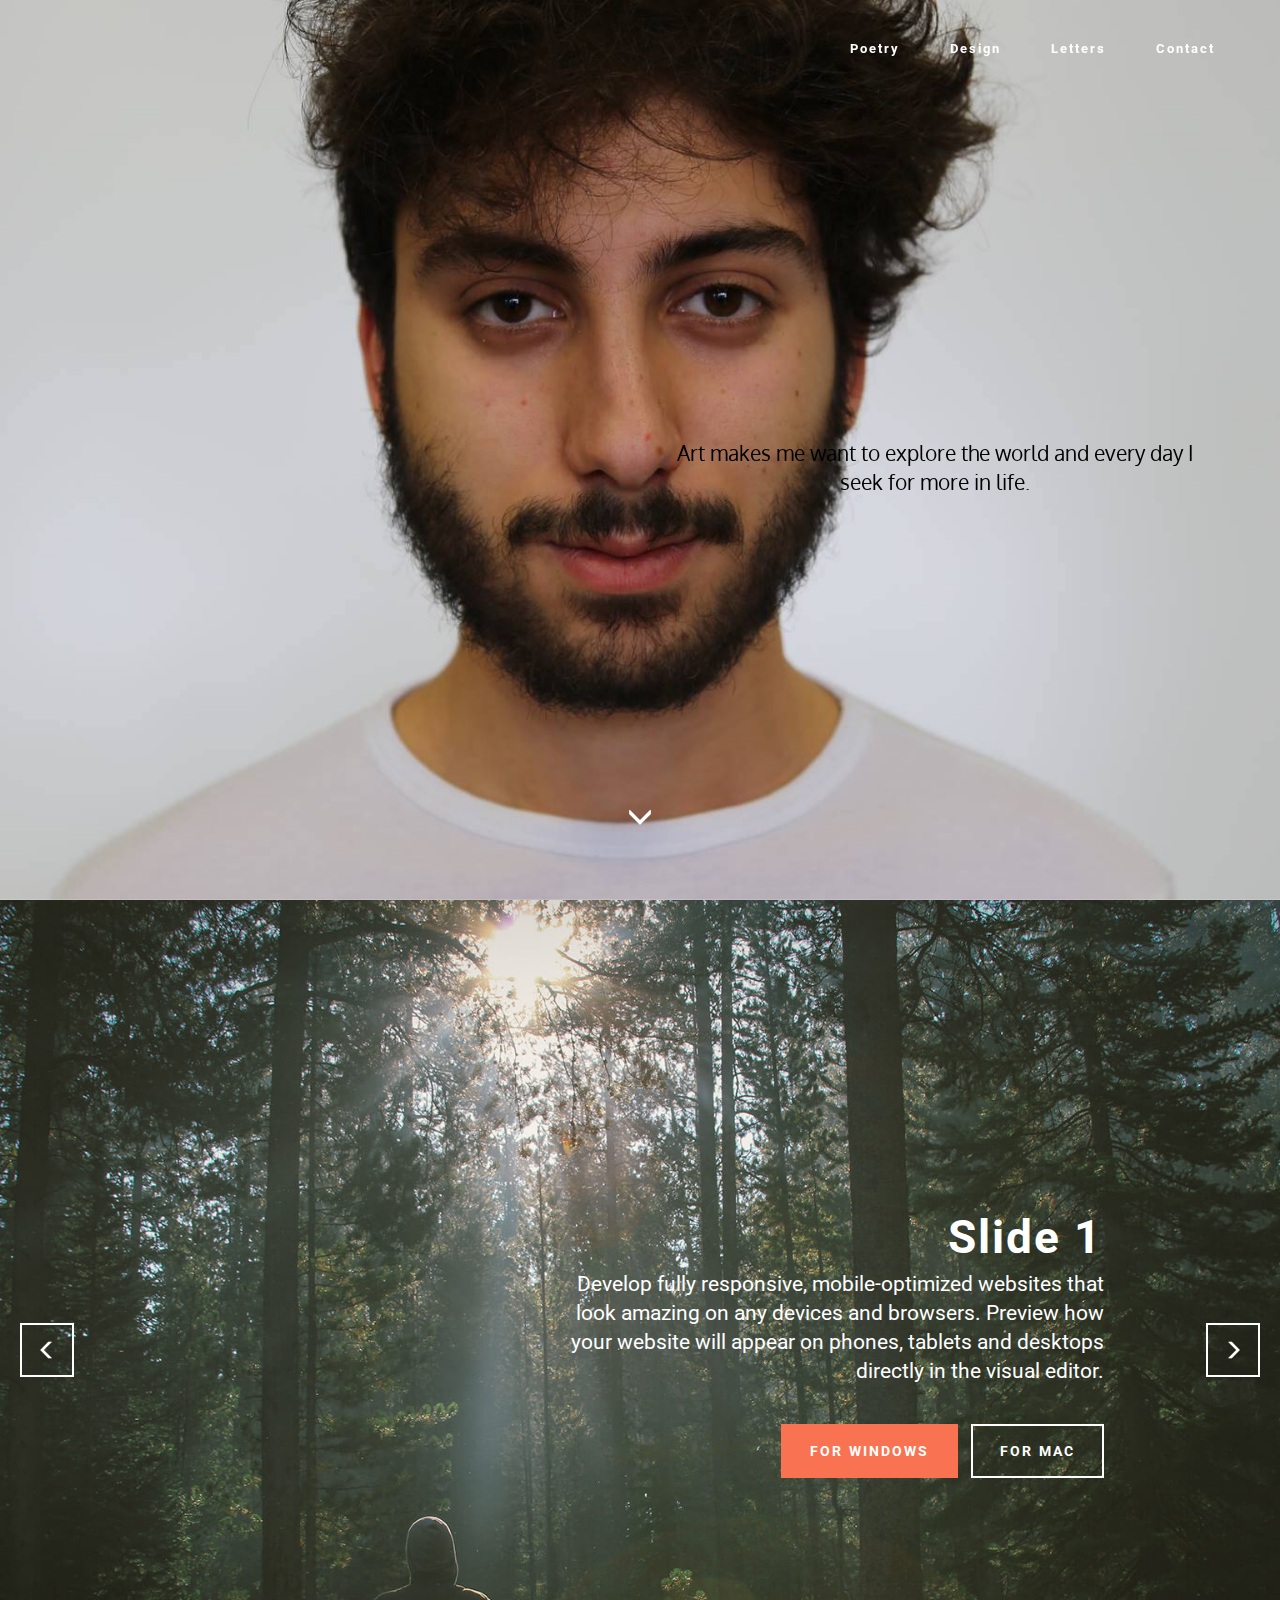
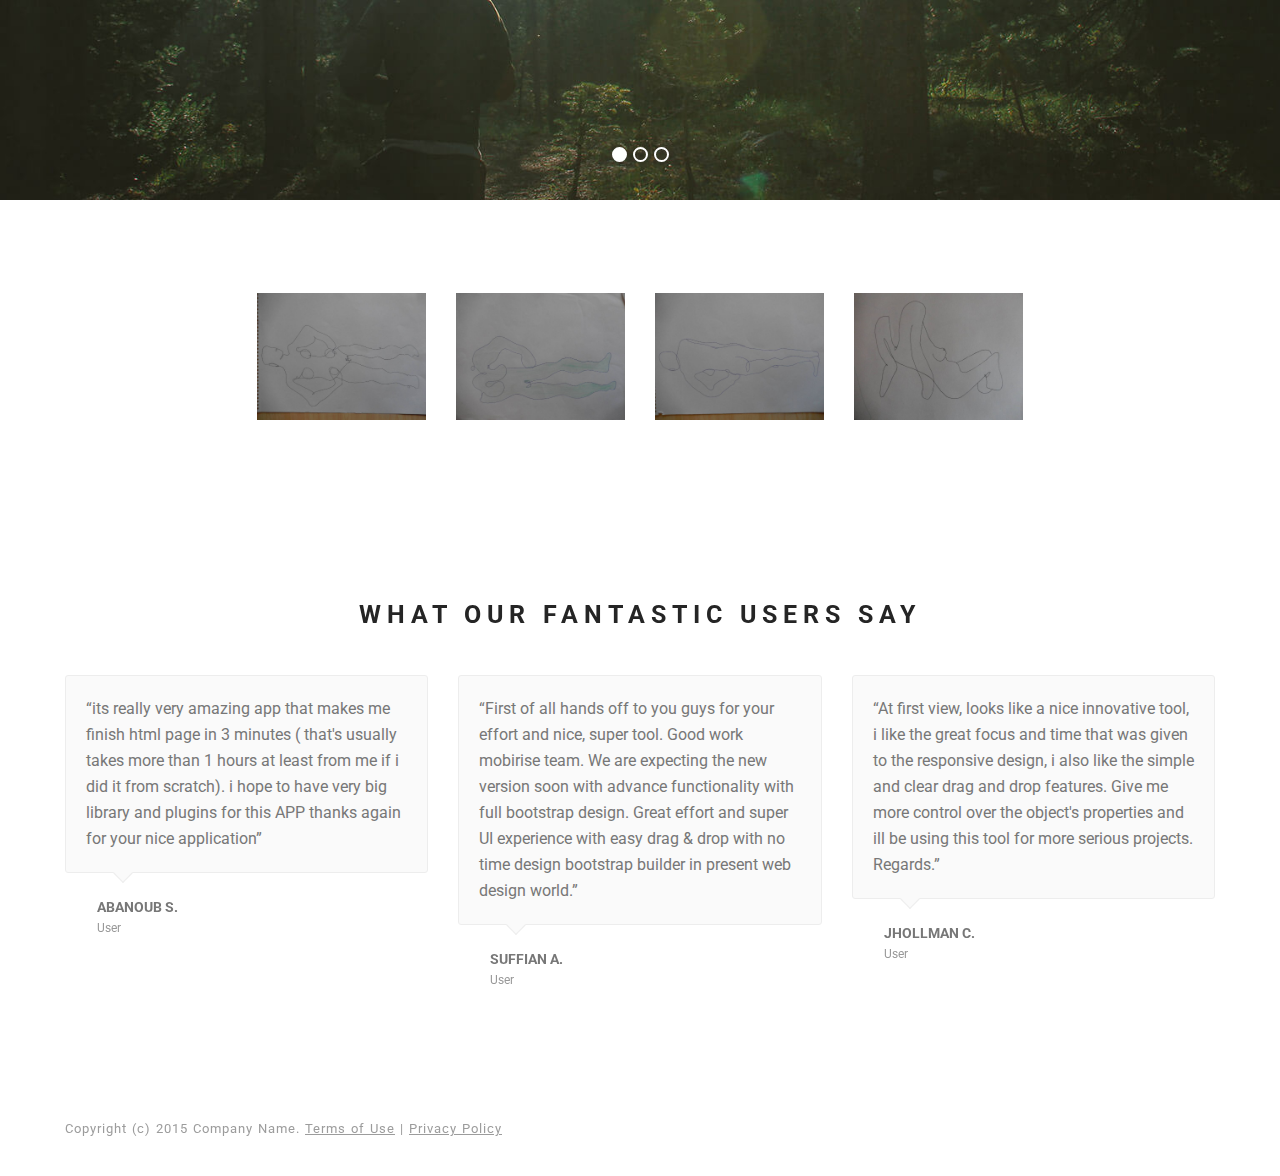
==== index.html @ 87d32f2e "2dekeer" ====
<!DOCTYPE html>
<html>
<head>
  <!-- Site made with Mobirise Website Builder v3.8.5, https://mobirise.com -->
  <meta charset="UTF-8">
  <meta http-equiv="X-UA-Compatible" content="IE=edge">
  <meta name="generator" content="Mobirise v3.8.5, mobirise.com">
  <meta name="viewport" content="width=device-width, initial-scale=1">
  <link rel="shortcut icon" href="assets/images/logo.png" type="image/x-icon">
  <meta name="description" content="Free Responsive Website Maker. Create awesome mobile-first websites. Easy and fast - No coding!">
  <title>Mobirise Mobile Website Builder</title>
  <link rel="stylesheet" href="https://fonts.googleapis.com/css?family=Roboto:700,400&amp;subset=cyrillic,latin,greek,vietnamese">
  <link rel="stylesheet" href="assets/bootstrap/css/bootstrap.min.css">
  <link rel="stylesheet" href="assets/animate.css/animate.min.css">
  <link rel="stylesheet" href="assets/mobirise/css/style.css">
  <link rel="stylesheet" href="assets/mobirise-slider/style.css">
  <link rel="stylesheet" href="assets/mobirise-gallery/style.css">
  <link rel="stylesheet" href="assets/mobirise/css/mbr-additional.css" type="text/css">
  
  
  <!-- Paste any valid HTML code here. The code will be inserted to the end of <head> section, right before </head> -->
</head>
<body>
<section class="mbr-navbar mbr-navbar--freeze mbr-navbar--absolute mbr-navbar--transparent mbr-navbar--auto-collapse" id="menu-0">
    <div class="mbr-navbar__section mbr-section">
        <div class="mbr-section__container container">
            <div class="mbr-navbar__container">
                
                <div class="mbr-navbar__hamburger mbr-hamburger"><span class="mbr-hamburger__line"></span></div>
                <div class="mbr-navbar__column mbr-navbar__menu">
                    <nav class="mbr-navbar__menu-box mbr-navbar__menu-box--inline-right">
                        <div class="mbr-navbar__column">
                            <ul class="mbr-navbar__items mbr-navbar__items--right float-left mbr-buttons mbr-buttons--freeze mbr-buttons--right btn-decorator mbr-buttons--active mbr-buttons--only-links"><li class="mbr-navbar__item"><a class="mbr-buttons__link btn text-white" href="https://mobirise.com">Poetry</a></li> <li class="mbr-navbar__item"><a class="mbr-buttons__link btn text-white" href="https://mobirise.com">Design</a></li><li class="mbr-navbar__item"><a class="mbr-buttons__link btn text-white" href="https://mobirise.com">Letters</a></li><li class="mbr-navbar__item"><a class="mbr-buttons__link btn text-white" href="https://mobirise.com">Contact</a></li></ul>                            
                            
                        </div>
                    </nav>
                </div>
            </div>
        </div>
    </div>
</section>

<section class="engine"><a rel="external" href="https://mobirise.com">offline web page building software download</a></section><section class="mbr-box mbr-section mbr-section--relative mbr-section--fixed-size mbr-section--full-height mbr-section--bg-adapted mbr-parallax-background" id="header1-1" style="background-image: url(assets/images/ikke-1365x2048-2.jpg);">
    <div class="mbr-box__magnet mbr-box__magnet--sm-padding mbr-box__magnet--center-left mbr-after-navbar">
        
        <div class="mbr-box__container mbr-section__container container">
            <div class="mbr-box mbr-box--stretched"><div class="mbr-box__magnet mbr-box__magnet--center-left">
                <div class="row"><div class=" col-sm-6 col-sm-offset-6">
                    <div class="mbr-hero animated fadeInUp">
                        
                        <p class="mbr-hero__subtext">Art makes me want to explore the world and every day I seek for more in life.<br></p>
                    </div>
                    
                </div></div>
            </div></div>
        </div>
        <div class="mbr-arrow mbr-arrow--floating text-center">
            <div class="mbr-section__container container">
                <a class="mbr-arrow__link" href="#footer1-2"><i class="glyphicon glyphicon-menu-down"></i></a>
            </div>
        </div>
    </div>
</section>

<section class="mbr-slider mbr-section mbr-section--no-padding carousel slide" data-ride="carousel" data-wrap="true" data-interval="5000" id="slider-0" style="background-color: rgb(255, 255, 255);">
    <div class="mbr-section__container">
        <div>
            <ol class="carousel-indicators">
                <li data-app-prevent-settings="" data-target="#slider-0" class="active" data-slide-to="0"></li><li data-app-prevent-settings="" data-target="#slider-0" data-slide-to="1"></li><li data-app-prevent-settings="" data-target="#slider-0" data-slide-to="2"></li>
            </ol>
            <div class="carousel-inner" role="listbox">
                <div class="mbr-box mbr-section mbr-section--relative mbr-section--fixed-size mbr-section--bg-adapted item dark center mbr-section--full-height active" style="background-image: url(assets/images/slide1.jpg);">
                    <div class="mbr-box__magnet mbr-box__magnet--center-right mbr-box__magnet--sm-padding">
                                            
                        <div class=" container">
                            
                            <div class="row">
                                <div class=" col-md-6 col-md-offset-5">  

                                <div class="mbr-hero">
                                    <h1 class="mbr-hero__text">Slide 1</h1>

                                    <p class="mbr-hero__subtext">Develop fully responsive, mobile-optimized websites that look amazing on any devices and browsers. Preview how your website will appear on phones, tablets and desktops directly in the visual editor.</p>
                                </div>
                                <div class="mbr-buttons btn-inverse mbr-buttons--left mbr-buttons--right"><a class="mbr-buttons__btn btn btn-lg btn-danger" href="https://mobirise.com">FOR WINDOWS</a> <a class="mbr-buttons__btn btn btn-lg btn-default" href="https://mobirise.com">FOR MAC</a></div>
                                </div>
                            </div>
                        </div>
                    </div>
                </div><div class="mbr-box mbr-section mbr-section--relative mbr-section--fixed-size mbr-section--bg-adapted item dark center mbr-section--full-height" style="background-image: url(assets/images/slide2.jpg);">
                    <div class="mbr-box__magnet mbr-box__magnet--center-left mbr-box__magnet--sm-padding">
                                            
                        <div class=" container">
                            
                            <div class="row">
                                <div class=" col-md-6 col-md-offset-1">  

                                <div class="mbr-hero">
                                    <h1 class="mbr-hero__text">Slide 2</h1>

                                    <p class="mbr-hero__subtext">Mobirise is based on Bootstrap 3 - most powerful mobile first framework. Use any bootstrap themes with no extra work.</p>
                                </div>
                                <div class="mbr-buttons btn-inverse mbr-buttons--left"><a class="mbr-buttons__btn btn btn-lg btn-danger" href="https://mobirise.com">FOR WINDOWS</a> <a class="mbr-buttons__btn btn btn-lg btn-default" href="https://mobirise.com">FOR MAC</a></div>
                                </div>
                            </div>
                        </div>
                    </div>
                </div><div class="mbr-box mbr-section mbr-section--relative mbr-section--fixed-size mbr-section--bg-adapted item dark center mbr-section--full-height" style="background-image: url(assets/images/slide3.jpg);">
                    <div class="mbr-box__magnet mbr-box__magnet--center-center mbr-box__magnet--sm-padding">
                                            
                        <div class=" container">
                            
                            <div class="row">
                                <div class=" col-md-8 col-md-offset-2">  

                                <div class="mbr-hero">
                                    <h1 class="mbr-hero__text">Slide 3</h1>

                                    <p class="mbr-hero__subtext">Choose from the large selection of latest pre-made blocks - jumbotrons, hero images, parallax scrolling, video backgrounds, hamburger menu, sticky header and more.</p>
                                </div>
                                <div class="mbr-buttons btn-inverse mbr-buttons--center"><a class="mbr-buttons__btn btn btn-lg btn-danger" href="https://mobirise.com">FOR WINDOWS</a> <a class="mbr-buttons__btn btn btn-lg btn-default" href="https://mobirise.com">FOR MAC</a></div>
                                </div>
                            </div>
                        </div>
                    </div>
                </div>
            </div>
            
            <a data-app-prevent-settings="" class="left carousel-control" role="button" data-slide="prev" href="#slider-0">
                <span class="glyphicon glyphicon-menu-left" aria-hidden="true"></span>
                <span class="sr-only">Previous</span>
            </a>
            <a data-app-prevent-settings="" class="right carousel-control" role="button" data-slide="next" href="#slider-0">
                <span class="glyphicon glyphicon-menu-right" aria-hidden="true"></span>
                <span class="sr-only">Next</span>
            </a>
        </div>
    </div>
</section>

<section class="mbr-gallery mbr-section mbr-section--no-padding" id="gallery2-7">
    <!-- Gallery -->
    <div class="container mbr-section__container mbr-gallery-layout-article mbr-section__container--isolated">
        <div class=" col-sm-8 col-sm-offset-2">
            <div class="row mbr-gallery-row">

                <div class="col-lg-3 col-md-4 col-sm-6 col-xs-12 mbr-gallery-item">

                     

                    <a href="#lb-gallery2-7" data-slide-to="0" data-toggle="modal">
                        <img alt="" src="assets/images/dscn7750-4896x3672-76-2000x1500-48.jpg">
                        <span class="icon glyphicon glyphicon-zoom-in"></span>
                    </a>
                </div><div class="col-lg-3 col-md-4 col-sm-6 col-xs-12 mbr-gallery-item">

                     

                    <a href="#lb-gallery2-7" data-slide-to="1" data-toggle="modal">
                        <img alt="" src="assets/images/dscn7751-4896x3672-41-2000x1500-75.jpg">
                        <span class="icon glyphicon glyphicon-zoom-in"></span>
                    </a>
                </div><div class="col-lg-3 col-md-4 col-sm-6 col-xs-12 mbr-gallery-item">

                     

                    <a href="#lb-gallery2-7" data-slide-to="2" data-toggle="modal">
                        <img alt="" src="assets/images/dscn7752-4896x3672-29-2000x1500-62.jpg">
                        <span class="icon glyphicon glyphicon-zoom-in"></span>
                    </a>
                </div><div class="col-lg-3 col-md-4 col-sm-6 col-xs-12 mbr-gallery-item">

                     

                    <a href="#lb-gallery2-7" data-slide-to="3" data-toggle="modal">
                        <img alt="" src="assets/images/dscn7753-4896x3672-32-2000x1500-10.jpg">
                        <span class="icon glyphicon glyphicon-zoom-in"></span>
                    </a>
                </div>
            </div>
        </div>
        <div class="clearfix"></div>
    </div>

    <!-- Lightbox -->
    <div data-app-prevent-settings="" class="mbr-slider modal fade carousel slide" tabindex="-1" data-keyboard="true" data-interval="false" id="lb-gallery2-7">
        <div class="modal-dialog">
            <div class="modal-content">
                <div class="modal-body">
                    <ol class="carousel-indicators">
                        <li data-app-prevent-settings="" data-target="#lb-gallery2-7" data-slide-to="0"></li><li data-app-prevent-settings="" data-target="#lb-gallery2-7" data-slide-to="1"></li><li data-app-prevent-settings="" data-target="#lb-gallery2-7" class=" active" data-slide-to="2"></li><li data-app-prevent-settings="" data-target="#lb-gallery2-7" data-slide-to="3"></li>
                    </ol>
                    <div class="carousel-inner">
                        <div class="item">
                            <img alt="" src="assets/images/dscn7750-4896x3672-76.jpg">
                        </div><div class="item">
                            <img alt="" src="assets/images/dscn7751-4896x3672-41.jpg">
                        </div><div class="item active">
                            <img alt="" src="assets/images/dscn7752-4896x3672-29.jpg">
                        </div><div class="item">
                            <img alt="" src="assets/images/dscn7753-4896x3672-32.jpg">
                        </div>
                    </div>
                    <a class="left carousel-control" role="button" data-slide="prev" href="#lb-gallery2-7">
                        <span class="glyphicon glyphicon-menu-left" aria-hidden="true"></span>
                        <span class="sr-only">Previous</span>
                    </a>
                    <a class="right carousel-control" role="button" data-slide="next" href="#lb-gallery2-7">
                        <span class="glyphicon glyphicon-menu-right" aria-hidden="true"></span>
                        <span class="sr-only">Next</span>
                    </a>

                    <a class="close" href="#" role="button" data-dismiss="modal">
                        <span class="glyphicon glyphicon-remove" aria-hidden="true"></span>
                        <span class="sr-only">Close</span>
                    </a>
                </div>
            </div>
        </div>
    </div>
</section>

<section class="mbr-section mbr-section--relative mbr-section--fixed-size" id="testimonials1-2" style="background-color: rgb(255, 255, 255);">
    <div>
        
        <div class="mbr-section__container mbr-section__container--std-padding container" style="padding-top: 93px; padding-bottom: 93px;">
            <div class="row">
                <div class="col-sm-12">
                    <h2 class="mbr-section__header">WHAT OUR FANTASTIC USERS SAY</h2>
                    <ul class="mbr-reviews mbr-reviews--wysiwyg row">
                        <li class="mbr-reviews__item col-xs-12 col-sm-6 col-md-4">
                            <div class="mbr-reviews__text"><p class="mbr-reviews__p">“its really very amazing app that makes me finish html page in 3 minutes ( that's usually takes more than 1 hours at least from me if i did it from scratch). i hope to have very big library and plugins for this APP thanks again for your nice application”</p></div>
                            <div class="mbr-reviews__author mbr-reviews__author--short">
                                <div class="mbr-reviews__author-name">ABANOUB S.</div>
                                <div class="mbr-reviews__author-bio">User</div>
                            </div>
                        </li><li class="mbr-reviews__item col-xs-12 col-sm-6 col-md-4">
                            <div class="mbr-reviews__text"><p class="mbr-reviews__p">“First of all hands off to you guys for your effort and nice, super tool. Good work mobirise team. We are expecting the new version soon with advance functionality with full bootstrap design. Great effort and super UI experience with easy drag &amp; drop with no time design bootstrap builder in present web design world.”</p></div>
                            <div class="mbr-reviews__author mbr-reviews__author--short">
                                <div class="mbr-reviews__author-name">SUFFIAN A.</div>
                                <div class="mbr-reviews__author-bio">User</div>
                            </div>
                        </li><li class="mbr-reviews__item col-xs-12 col-sm-6 col-md-4">
                            <div class="mbr-reviews__text"><p class="mbr-reviews__p">“At first view, looks like a nice innovative tool, i like the great focus and time that was given to the responsive design, i also like the simple and clear drag and drop features. Give me more control over the object's properties and ill be using this tool for more serious projects. Regards.”</p></div>
                            <div class="mbr-reviews__author mbr-reviews__author--short">
                                <div class="mbr-reviews__author-name">JHOLLMAN C.</div>
                                <div class="mbr-reviews__author-bio">User</div>
                            </div>
                        </li>
                    </ul>
                </div>
            </div>
        </div>
    </div>
</section>

<footer class="mbr-section mbr-section--relative mbr-section--fixed-size" id="footer1-2" style="background-color: rgb(255, 255, 255);">
    
    <div class="mbr-section__container container">
        <div class="mbr-footer mbr-footer--wysiwyg row" style="padding-top: 36.900000000000006px; padding-bottom: 36.900000000000006px;">
            <div class="col-sm-12">
                <p class="mbr-footer__copyright">Copyright (c) 2015 Company Name. <a class="mbr-footer__link text-gray" href="https://mobirise.com/">Terms of Use</a>  | <a class="mbr-footer__link text-gray" href="https://mobirise.com/">Privacy Policy</a></p>
            </div>
        </div>
    </div>
</footer>


  <script src="assets/web/assets/jquery/jquery.min.js"></script>
  <script src="assets/bootstrap/js/bootstrap.min.js"></script>
  <script src="assets/smooth-scroll/SmoothScroll.js"></script>
  <script src="assets/jarallax/jarallax.js"></script>
  <script src="assets/bootstrap-carousel-swipe/bootstrap-carousel-swipe.js"></script>
  <script src="assets/masonry/masonry.pkgd.min.js"></script>
  <script src="assets/imagesloaded/imagesloaded.pkgd.min.js"></script>
  <script src="assets/mobirise/js/script.js"></script>
  <script src="assets/mobirise-gallery/script.js"></script>
  
  <!-- Paste any valid HTML code here. The code will be inserted to the end of <body> section, right before </body> -->
</body>
</html>
---- assets/mobirise/css/style.css ----
.is-builder .animated {
  -webkit-animation-name: none !important;
  animation-name: none !important;
}
html {
  position: relative;
  min-height: 100%;
}
.mbr-embedded-video {
  position: relative;
}
.mbr-background-video,
.mbr-background-video-preview {
  bottom: 0;
  left: 0;
  overflow: hidden;
  position: absolute;
  right: 0;
  top: 0;
}
.mbr-parallax-background,
.mbr-background {
  background-attachment: fixed !important;
  background-position: 50% 0;
  background-repeat: no-repeat;
  background-size: cover !important;
}
.mbr-hidden-scrollbar .mbr-parallax-background {
  background-size: auto 130%;
}
.mobile .mbr-parallax-background {
  background-attachment: scroll !important;
}
.mbr-background {
  background-attachment: scroll !important;
}
.mbr-navbar {
  position: relative;
  width: 100%;
}
.mbr-navbar:before {
  content: "";
  display: block;
}
.mbr-navbar__brand-link:after,
.mbr-navbar__brand-img {
  max-height: 74px;
  height: 100%;
}
.mbr-navbar:before,
.mbr-navbar__container {
  height: 98px;
}
.mbr-navbar--ss .mbr-navbar__brand-link:after,
.mbr-navbar--ss .mbr-navbar__brand-img {
  height: 74px;
}
.mbr-navbar--ss:before,
.mbr-navbar--ss .mbr-navbar__container {
  height: 98px;
}
.mbr-navbar--xs .mbr-navbar__brand-link:after,
.mbr-navbar--xs .mbr-navbar__brand-img {
  height: 32px;
}
.mbr-navbar--xs:before,
.mbr-navbar--xs .mbr-navbar__container {
  height: 56px;
}
.mbr-navbar--s .mbr-navbar__brand-link:after,
.mbr-navbar--s .mbr-navbar__brand-img {
  height: 48px;
}
.mbr-navbar--s:before,
.mbr-navbar--s .mbr-navbar__container {
  height: 72px;
}
.mbr-navbar--m .mbr-navbar__brand-link:after,
.mbr-navbar--m .mbr-navbar__brand-img {
  height: 64px;
}
.mbr-navbar--m:before,
.mbr-navbar--m .mbr-navbar__container {
  height: 88px;
}
.mbr-navbar--l .mbr-navbar__brand-link:after,
.mbr-navbar--l .mbr-navbar__brand-img {
  height: 96px;
}
.mbr-navbar--l:before,
.mbr-navbar--l .mbr-navbar__container {
  height: 120px;
}
.mbr-navbar--xl .mbr-navbar__brand-link:after,
.mbr-navbar--xl .mbr-navbar__brand-img {
  height: 128px;
}
.mbr-navbar--xl:before,
.mbr-navbar--xl .mbr-navbar__container {
  height: 152px;
}
.mbr-navbar--short .mbr-navbar__brand-link:after,
.mbr-navbar--short .mbr-navbar__brand-img {
  height: 40px;
}
.mbr-navbar--short .mbr-brand__logo .mbr-iconfont{
  font-size: 40px;
}
.mbr-navbar--short:before,
.mbr-navbar--short .mbr-navbar__container {
  height: 64px;
}
.mbr-navbar--short .mbr-navbar__container {
  padding: 12px 0;
}
@media (max-width: 767px) {
  .mbr-navbar--short .mbr-navbar__brand-link:after,
  .mbr-navbar--short .mbr-navbar__brand-img {
    height: 31px;
  }
  .mbr-navbar--short:before,
  .mbr-navbar--short .mbr-navbar__container {
    height: 45px;
  }
  .mbr-navbar--short .mbr-navbar__container {
    padding: 7px 0;
  }
}
.mbr-navbar__brand-img {
  position: relative;
}
.mbr-navbar__brand-img,
.mbr-navbar__container,
.mbr-navbar__section {
  -webkit-transition: all 300ms ease-in-out 0s;
  -o-transition: all 300ms ease-in-out 0s;
  transition: all 300ms ease-in-out 0s;
}
.mbr-navbar__section {
  background: #2c2c2c;
  height: auto;
  position: absolute;
  top: 0;
  width: 100%;
  z-index: 1000;
}
.mbr-navbar__container {
  display: table;
  padding: 12px 0;
  width: 100%;
}
.mbr-navbar__menu-box {
  display: table;
  width: 100%;
}
.mbr-navbar__menu-box--inline-left,
.mbr-navbar__menu-box--inline-center,
.mbr-navbar__menu-box--inline-right {
  display: block;
  text-align: left;
}
.mbr-navbar__menu-box--inline-center {
  text-align: center;
}
.mbr-navbar__menu-box--inline-right {
  text-align: right;
}
.mbr-navbar__column {
  display: table-cell;
  vertical-align: middle;
}
.mbr-navbar__column--xxs {
  width: 1%;
}
.mbr-navbar__column--xs {
  width: 10%;
}
.mbr-navbar__column--s {
  width: 20%;
}
.mbr-navbar__column--m {
  width: 30%;
}
.mbr-navbar__column--l {
  width: 40%;
}
.mbr-navbar__column--xl {
  width: 50%;
}
.mbr-navbar__menu-box--inline-left .mbr-navbar__column,
.mbr-navbar__menu-box--inline-center .mbr-navbar__column,
.mbr-navbar__menu-box--inline-right .mbr-navbar__column {
  display: inline-block;
}
.mbr-navbar__items {
  float: left;
  padding-left: 0px;
  position: relative;
  left: -20px;
}
.mbr-navbar__items--right {
  float: right;
  left: 0;
}
.float-left {
  float: left;
}
.mbr-navbar__item {
  display: block;
  float: left;
  position: relative;
}
.mbr-navbar__hamburger {
  display: none;
  margin-top: -11px;
  position: absolute;
  right: 0;
  top: 50%;
  z-index: 10000;
}
.mbr-navbar--collapsed .mbr-navbar__container {
  position: relative;
}
.mbr-navbar--collapsed .mbr-navbar__column {
  display: block;
  width: 100%;
}
.mbr-navbar--collapsed .mbr-navbar__items--right {
  padding-top: 13px;
}
.mbr-navbar--collapsed .mbr-navbar__menu {
  background: rgba(0, 0, 0, 0.9);
  display: none;
  height: 100%;
  left: 0;
  position: fixed;
  top: 0;
  width: 100%;
  z-index: 9999;
}
.mbr-navbar--collapsed .mbr-navbar__menu-box {
  display: table-cell;
  vertical-align: middle;
}
.mbr-navbar--collapsed .mbr-navbar__items {
  float: none;
}
.mbr-navbar--collapsed .mbr-navbar__item {
  float: none;
}
.mbr-navbar--collapsed .mbr-navbar__hamburger {
  display: block;
}
.mbr-navbar--collapsed.mbr-navbar--open .mbr-navbar__menu {
  display: table;
}
.mbr-navbar--collapsed.mbr-navbar--open:not(.mbr-navbar--sticky) .mbr-navbar__section {
  background: none;
  position: fixed;
}
.mbr-navbar--collapsed.mbr-navbar--open .mbr-navbar__brand {
  visibility: hidden;
}
.mbr-navbar--collapsed.mbr-navbar--sticky.mbr-navbar--open .mbr-navbar__brand {
  visibility: visible;
}
.mbr-navbar--collapsed.mbr-navbar--open .mbr-navbar__brand-img,
.mbr-navbar--collapsed.mbr-navbar--open .mbr-navbar__container {
  -webkit-transition: none;
  -o-transition: none;
  transition: none;
}
.mbr-navbar--freeze.mbr-navbar--collapsed.mbr-navbar--open .mbr-navbar__hamburger,
.mbr-navbar--freeze.mbr-navbar--collapsed.mbr-navbar--open .mbr-navbar__hamburger:hover {
  color: #fff !important;
}
.mbr-navbar--sticky .mbr-navbar__section {
  position: fixed;
}
.mbr-navbar--absolute {
  position: absolute;
}
/* fix for popup menu conflict */
@media (max-width: 480px) {
  .mbr-navbar--absolute.mbr-navbar[id^=menu-] {
    position: absolute;
  }
}
.mbr-navbar--transparent .mbr-navbar__section {
  background: none;
}
.mbr-navbar--stuck .mbr-navbar__section,
.mbr-navbar--relative .mbr-navbar__section {
  background: #2c2c2c;
}
@media (max-width: 991px) {
  .mbr-navbar--auto-collapse .mbr-navbar__container {
    position: relative;
  }
  .mbr-navbar--auto-collapse .mbr-navbar__column {
    display: block;
    width: 100%;
  }
  .mbr-navbar__column {
    max-height: 100vh;
    overflow-x: hidden;
    overflow-y:auto;
  }
  .mbr-navbar__column::-webkit-scrollbar {
    display:none;
  }
  .mbr-navbar--auto-collapse .mbr-navbar__items--right {
    padding-top: 13px;
  }
  .mbr-navbar--auto-collapse .mbr-navbar__menu {
    background: rgba(0, 0, 0, 0.9);
    display: none;
    height: 100%;
    left: 0;
    position: fixed;
    top: 0;
    width: 100%;
    z-index: 9999;
  }
  .mbr-navbar--auto-collapse .mbr-navbar__menu-box {
    display: table-cell;
    vertical-align: middle;
  }
  .mbr-navbar--auto-collapse .mbr-navbar__items {
    float: none;
  }
  .mbr-navbar--auto-collapse .mbr-navbar__item {
    float: none;
  }
  .mbr-navbar--auto-collapse .mbr-navbar__hamburger {
    display: block;
  }
  .mbr-navbar--auto-collapse.mbr-navbar--open .mbr-navbar__menu {
    display: table;
  }
  .mbr-navbar--auto-collapse.mbr-navbar--open:not(.mbr-navbar--sticky) .mbr-navbar__section {
    background: none;
    position: fixed;
  }
  .mbr-navbar--auto-collapse.mbr-navbar--open .mbr-navbar__brand {
    visibility: hidden;
  }
  .mbr-navbar--auto-collapse.mbr-navbar--sticky.mbr-navbar--open .mbr-navbar__brand {
    visibility: visible;
  }
  .mbr-navbar--auto-collapse.mbr-navbar--open .mbr-navbar__brand-img,
  .mbr-navbar--auto-collapse.mbr-navbar--open .mbr-navbar__container {
    -webkit-transition: none;
    -o-transition: none;
    transition: none;
  }
}
.mbr-after-navbar:before {
  content: "";
  display: block;
  height: 98px;
}
.mbr-hamburger {
  cursor: pointer;
  height: 23px;
  width: 30px;
}
.mbr-hamburger:focus {
  outline: none;
}
.mbr-hamburger__line,
.mbr-hamburger__line:before,
.mbr-hamburger__line:after {
  content: "";
  position: absolute;
  display: block;
  height: 1px;
  cursor: pointer;
}
.mbr-hamburger__line,
.mbr-hamburger__line:before,
.mbr-hamburger__line:after {
  width: 30px;
  border-bottom: 5px solid;
  top: 9px;
}
.mbr-hamburger__line:before {
  top: -9px;
}
.mbr-hamburger__line:after {
  top: 9px;
}
.mbr-hamburger__line,
.mbr-hamburger__line:before,
.mbr-hamburger__line:after {
  -webkit-transition: all 300ms ease-in-out;
  transition: all 300ms ease-in-out;
}
.mbr-hamburger--open .mbr-hamburger__line {
  border-color: transparent;
}
.mbr-hamburger--open .mbr-hamburger__line:before,
.mbr-hamburger--open .mbr-hamburger__line:after {
  top: 0;
}
.mbr-hamburger--open .mbr-hamburger__line:before {
  -ms-transform: rotate(45deg);
  -webkit-transform: rotate(45deg);
  transform: rotate(45deg);
}
.mbr-hamburger--open .mbr-hamburger__line:after {
  top: 10px;
  -ms-transform: translatey(-10px) rotate(-45deg);
  -webkit-transform: translatey(-10px) rotate(-45deg);
  transform: translatey(-10px) rotate(-45deg);
}
@media (max-width: 767px) {
  .mbr-hamburger {
    height: 23px;
    width: 27px;
  }
  .mbr-hamburger__line,
  .mbr-hamburger__line:before,
  .mbr-hamburger__line:after {
    width: 27px;
    border-bottom: 4px solid;
    top: 9px;
  }
  .mbr-hamburger__line:before {
    top: -9px;
  }
  .mbr-hamburger__line:after {
    top: 9px;
  }
}
.mbr-brand {
  display: block;
  float: left;
  position: relative;
}
.mbr-brand,
.mbr-brand:hover {
  text-decoration: none;
}
.mbr-brand__name {
  display: block;
  font-weight: bold;
  margin-top: 5px;
  text-align: center;
}
.mbr-brand__name,
.mbr-brand__name:hover {
  text-decoration: none;
}
.mbr-brand--inline {
  display: table;
}
.mbr-brand--inline:after {
  content: "";
  display: table-cell;
  width: 1px;
}
.mbr-brand--inline .mbr-brand__logo,
.mbr-brand--inline .mbr-brand__name {
  display: table-cell;
  vertical-align: middle;
}
.mbr-brand--inline .mbr-brand__logo {
  padding-right: 10px;
}
.mbr-brand--inline .mbr-brand__name {
  margin: 0;
  text-align: left;
}
.mbr-form {
  display: table;
  margin-top: -13px;
  position: relative;
  top: 14px;
  width: 100%;
}
.mbr-form__left,
.mbr-form__right {
  display: table-cell;
  vertical-align: top;
}
.mbr-form__left {
  padding-right: 3px;
}
.mbr-form__right {
  width: 1px;
}
@media (max-width: 530px) {
  .mbr-form {
    display: block;
    margin-top: -27px;
    position: relative;
    top: 26px;
  }
  .mbr-form__left,
  .mbr-form__right {
    display: block;
  }
  .mbr-form__left {
    margin-bottom: 12px;
    padding-right: 0;
  }
  .mbr-form__right {
    width: 100%;
  }
}
.mbr-section {
  padding: 0 20px;
}
.mbr-section--no-padding {
  padding: 0;
}
.mbr-section--relative {
  position: relative;
}
.mbr-section--fixed-size {
  overflow: hidden;
}
.mbr-section--full-height {
  height: 100vh;
}
.mbr-section--full-height.mbr-after-navbar:before {
  display: none;
}
.mbr-section--bg-adapted {
  background-attachment: scroll;
  background-position: 50% 0;
  background-repeat: no-repeat;
  background-size: cover;
}
.mbr-section--gray {
  background-color: #444444;
}
.mbr-section--light-gray {
  background-color: #f0f0f0;
}
.mbr-section--dark-gray {
  background-color: #3c3c3c;
}
.mbr-section__container {
  padding: 0;
  position: relative;
  z-index: 3;
}
.mbr-section__container--center {
  text-align: center;
}
.mbr-section__container--std-padding {
  padding: 93px 0;
}
.mbr-section__container--std-top-padding {
  padding-top: 93px;
}
.mbr-section__container--std-bot-padding {
  padding-bottom: 93px;
}
.mbr-section__container--sm-padding {
  padding: 41px 0;
}
.mbr-section__container--sm-top-padding {
  padding-top: 41px;
}
.mbr-section__container--sm-bot-padding {
  padding-bottom: 41px;
}
.mbr-section__container--isolated {
  padding-bottom: 93px;
  padding-top: 93px;
}
.mbr-section__container--first {
  padding-top: 93px;
  padding-bottom: 41px;
}
.mbr-section__container--middle {
  padding-bottom: 41px;
}
.mbr-section__container--last {
  padding-bottom: 93px;
}
.mbr-section__row {
  margin-left: -24px;
  margin-right: -24px;
}
.mbr-section__col {
  overflow: hidden;
  padding-left: 24px;
  padding-right: 24px;
}
.mbr-section__left {
  padding-right: 40px;
}
.mbr-section__right {
  padding-left: 15px;
}
.mbr-section__header {
  line-height: 1.5em;
  margin: -10px 0 0;
  text-align: center;
}
@media (min-width: 768px) {
  .mbr-section--short-paddings .mbr-section__container--std-padding {
    padding: 59px 0;
  }
  .mbr-section--short-paddings .mbr-section__container--std-top-padding {
    padding-top: 59px;
  }
  .mbr-section--short-paddings .mbr-section__container--std-bot-padding {
    padding-bottom: 59px;
  }
  .mbr-section--short-paddings .mbr-section__container--sm-padding {
    padding: 41px 0;
  }
  .mbr-section--short-paddings .mbr-section__container--sm-top-padding {
    padding-top: 41px;
  }
  .mbr-section--short-paddings .mbr-section__container--sm-bot-padding {
    padding-bottom: 41px;
  }
  .mbr-section--short-paddings .mbr-section__container--isolated {
    padding-bottom: 59px;
    padding-top: 59px;
  }
  .mbr-section--short-paddings .mbr-section__container--first {
    padding-top: 59px;
    padding-bottom: 41px;
  }
  .mbr-section--short-paddings .mbr-section__container--middle {
    padding-bottom: 41px;
  }
  .mbr-section--short-paddings .mbr-section__container--last {
    padding-bottom: 59px;
  }
}
@media (max-width: 767px) {
  .mbr-section__left {
    padding-right: 15px;
  }
  .mbr-section__right {
    padding-left: 15px;
    padding-top: 51px;
  }
}
.mbr-arrow {
  bottom: 71px;
  left: 0;
  line-height: 1px;
  padding: 0 20px;
  position: absolute;
  width: 100%;
  z-index: 3;
}
.mbr-arrow__link {
  display: inline-block;
  font-size: 26px;
}
.mbr-arrow__link,
.mbr-arrow__link:hover,
.mbr-arrow__link:focus {
  color: #fff;
}
.mbr-arrow--floating .mbr-arrow__link {
  -webkit-animation: floating-arrow 1.6s infinite ease-in-out 0s;
  -o-animation: floating-arrow 1.6s infinite ease-in-out 0s;
  animation: floating-arrow 1.6s infinite ease-in-out 0s;
}
@-webkit-keyframes floating-arrow {
  from {
    -webkit-transform: translateY(0);
    transform: translateY(0);
  }
  65% {
    -webkit-transform: translateY(11px);
    transform: translateY(11px);
  }
  to {
    -webkit-transform: translateY(0);
    transform: translateY(0);
  }
}
@-o-keyframes floating-arrow {
  from {
    -webkit-transform: translateY(0);
    transform: translateY(0);
  }
  65% {
    -webkit-transform: translateY(11px);
    transform: translateY(11px);
  }
  to {
    -webkit-transform: translateY(0);
    transform: translateY(0);
  }
}
@keyframes floating-arrow {
  from {
    -webkit-transform: translateY(0);
    transform: translateY(0);
  }
  65% {
    -webkit-transform: translateY(11px);
    transform: translateY(11px);
  }
  to {
    -webkit-transform: translateY(0);
    transform: translateY(0);
  }
}
.mbr-arrow--dark .mbr-arrow__link,
.mbr-arrow--dark .mbr-arrow__link:hover,
.mbr-arrow--dark .mbr-arrow__link:focus {
  color: #252525;
}
@media (max-width: 767px) {
  .mbr-arrow {
    bottom: 41px;
  }
}
@media (max-width: 320px) {
  .mbr-arrow {
    bottom: 21px;
    text-align: center;
  }
}
@media all and (device-width: 320px) and (device-height: 568px) and (orientation: portrait) {
  .mbr-arrow {
    bottom: 31px;
  }
}
.mbr-box {
  display: table;
  width: 100%;
}
.mbr-box--fixed {
  table-layout: fixed;
}
.mbr-box--stretched {
  height: 100%;
}
.mbr-box__magnet {
  display: table-cell;
  float: none;
  height: 100%;
  margin-bottom: 0;
  margin-top: 0;
  text-align: center;
  vertical-align: middle;
}
.mbr-box__magnet--sm-padding {
  padding: 41px 0;
}
.mbr-box__magnet--top-left,
.mbr-box__magnet--top-center,
.mbr-box__magnet--top-right {
  vertical-align: top;
}
.mbr-box__magnet--bottom-left,
.mbr-box__magnet--bottom-center,
.mbr-box__magnet--bottom-right {
  vertical-align: bottom;
}
.mbr-box__magnet--top-left,
.mbr-box__magnet--center-left,
.mbr-box__magnet--bottom-left {
  text-align: left;
}
.mbr-box__magnet--top-right,
.mbr-box__magnet--center-right,
.mbr-box__magnet--bottom-right {
  text-align: right;
}
.mbr-box__container {
  height: 50%;
}
@media (max-width: 767px) {
  .mbr-box__container {
    height: 100%;
  }
  .mbr-box--adapted {
    display: block;
  }
  .mbr-box--adapted > .mbr-box__magnet {
    display: block;
    height: auto;
  }
}
.mbr-overlay {
  background: #222;
  bottom: 0;
  left: 0;
  position: absolute;
  right: 0;
  top: 0;
  z-index: 2;
}
.mbr-google-map__marker {
  color: #252525;
  display: none;
  margin: 0;
}
.mbr-google-map--loaded .mbr-google-map__marker {
  display: block;
}
.mbr-hero {
  color: #fff;
  position: relative;
}
.mbr-hero__text {
  font-size: 46px;
  font-weight: bold;
  left: -2px;
  letter-spacing: 2px;
  line-height: 50px;
  margin: -18px 0 1px 0;
  padding-bottom: 41px;
  position: relative;
  top: 8px;
}
.mbr-hero__subtext {
  font-size: 21px;
  line-height: 29px;
  margin: -32px 0 3px 0;
  padding: 0 0 41px 0;
  position: relative;
  top: 6px;
}
.mbr-figure {
  display: inline-block;
  /*line-height: 1px;*/
  margin: 0;
  max-width: 100%;
  overflow: hidden;
  position: relative;
}
.mbr-figure--no-bg {
  background: none;
}
.mbr-figure--full-width {
  display: block;
  width: 100%;
}
.mbr-figure.mbr-after-navbar:before {
  display: none;
}
.mbr-figure--full-width iframe,
.mbr-figure--full-width .mbr-figure__img,
.mbr-figure--full-width .mbr-figure__map {
  width: 100%;
}
.mbr-figure iframe,
.mbr-figure__img,
.mbr-figure__map {
  max-width: 100%;
}
@-webkit-keyframes mapCircleLoading {
  from {
    -webkit-transform: rotate(0deg);
  }
  to {
    -webkit-transform: rotate(359deg);
  }
}
@keyframes mapCircleLoading {
  from {
    transform: rotate(0deg);
  }
  to {
    transform: rotate(359deg);
  }
}
.mbr-figure__map {
  height: 400px;
  position: relative;
}
.mbr-figure__map--short {
  height: 300px;
}
.mbr-figure__map iframe {
  height: 100%;
  width: 100%;
}
.mbr-figure__map [data-state-details] {
  color: #6b6763;
  font-family: "Roboto", Helvetica, Arial, sans-serif;
  height: 1.5em;
  margin-top: -0.75em;
  padding-left: 20px;
  padding-right: 20px;
  position: absolute;
  text-align: center;
  top: 50%;
  width: 100%;
}
.mbr-figure__map[data-state] {
  background: #e9e5dc;
}
.mbr-figure__map[data-state="loading"] [data-state-details] {
  display: none;
}
.mbr-figure__map[data-state="loading"]::after {
  content: "";
  -webkit-animation: mapCircleLoading .6s infinite linear;
  animation: mapCircleLoading .6s infinite linear;
  border-radius: 50%;
  border: 6px rgba(255, 255, 255, 0.35) solid;
  border-top-color: #fff;
  height: 40px;
  left: 50%;
  margin-left: -20px;
  margin-top: -20px;
  position: absolute;
  top: 50%;
  width: 40px;
}
.mbr-figure__caption {
  background: rgba(0, 0, 0, 0.5);
  bottom: 0;
  color: #fff;
  display: block;
  font-size: 17px;
  left: 0;
  line-height: 1.3em;
  min-height: 53px;
  padding: 17px 20px;
  position: absolute;
  text-align: left;
  width: 100%;
}
.mbr-figure__caption--no-padding {
  padding: 17px 0;
}
.mbr-figure--wysiwyg .mbr-figure__caption a,
.mbr-figure--wysiwyg .mbr-figure__caption a:hover {
  color: inherit;
  text-decoration: underline;
}
.mbr-figure--caption-inside-top .mbr-figure__caption {
  bottom: auto;
  top: 0;
}
.mbr-figure--caption-outside-top .mbr-figure__caption,
.mbr-figure--caption-outside-bottom .mbr-figure__caption {
  background: none;
  position: relative;
}
.mbr-figure--no-bg.mbr-figure--caption-outside-top .mbr-figure__caption,
.mbr-figure--no-bg.mbr-figure--caption-outside-bottom .mbr-figure__caption {
  color: #252525;
}
.mbr-figure--no-bg.mbr-figure--caption-outside-top .mbr-figure__caption {
  margin-top: -3px;
  padding-top: 0;
}
.mbr-figure--no-bg.mbr-figure--caption-outside-bottom .mbr-figure__caption {
  margin-top: -2px;
  padding-bottom: 0;
  top: 2px;
}
.mbr-figure__caption--std-grid {
  background: none;
  z-index: 2;
  overflow: hidden;
}
@media (min-width: 768px) {
  .mbr-figure__caption--std-grid {
    width: 715px;
    left: 50%;
    margin-left: -357.5px;
    padding: 17px 0;
  }
}
@media (min-width: 992px) {
  .mbr-figure__caption--std-grid {
    width: 935px;
    margin-left: -467.5px;
  }
}
@media (min-width: 1200px) {
  .mbr-figure__caption--std-grid {
    width: 1150px;
    margin-left: -575px;
  }
}
.mbr-figure__caption--std-grid:before {
  bottom: 0;
  content: "";
  position: absolute;
  top: 0;
  width: 200%;
  z-index: -1;
  margin-left: -50%;
}
.mbr-figure--caption-inside-top .mbr-figure__caption--std-grid:before,
.mbr-figure--caption-inside-bottom .mbr-figure__caption--std-grid:before {
  background: rgba(0, 0, 0, 0.6);
}
.mbr-figure__caption-small {
  color: #ccc;
  display: block;
  font-size: 14px;
  line-height: 1.3em;
}
.mbr-figure--no-bg.mbr-figure--caption-outside-top .mbr-figure__caption-small,
.mbr-figure--no-bg.mbr-figure--caption-outside-bottom .mbr-figure__caption-small {
  color: #777;
}
@media (max-width: 767px) {
  .mbr-figure--adapted {
    display: block;
    width: 100%;
  }
  .mbr-figure--adapted iframe,
  .mbr-figure--adapted .mbr-figure__img,
  .mbr-figure--adapted .mbr-figure__map {
    width: 100%;
  }
  .mbr-figure--caption-inside-top .mbr-figure__caption,
  .mbr-figure--caption-inside-bottom .mbr-figure__caption {
    background: none;
    position: relative;
  }
  .mbr-figure--caption-inside-top .mbr-figure__caption--std-grid:before,
  .mbr-figure--caption-inside-bottom .mbr-figure__caption--std-grid:before {
    display: none;
  }
}
.mbr-reviews {
  list-style: none;
  margin: 0 -15px;
  padding: 3px 0 0 0;
}
.mbr-reviews__item {
  position: relative;
  margin-top: 39px;
}
.mbr-reviews__text {
  background: #fafafa;
  border-radius: 3px;
  border: 1px solid #ededed;
  color: #777;
  font-size: 16px;
  line-height: 26px;
  padding: 20px;
  position: relative;
}
.mbr-reviews__text:before {
  -webkit-transform: rotate(45deg);
  -ms-transform: rotate(45deg);
  -o-transform: rotate(45deg);
  transform: rotate(45deg);
  width: 14px;
  height: 14px;
  background-color: #fafafa;
  border-color: #ededed;
  border-style: none solid solid none;
  border-width: 0 1px 1px 0;
  bottom: -8px;
  content: "";
  display: block;
  left: 50px;
  position: absolute;
}
.mbr-reviews__p {
  margin: 0;
}
.mbr-reviews__author {
  margin-top: 30px;
  padding-left: 102px;
  position: relative;
}
.mbr-reviews__author--short {
  margin-top: 27px;
  padding-left: 32px;
}
.mbr-reviews__author-img {
  width: 50px;
  height: 50px;
  border-radius: 50%;
  left: 33px;
  position: absolute;
  top: 0;
}
.mbr-reviews__author-name {
  color: #777;
  font-size: 14px;
  font-weight: bold;
  position: relative;
  top: -3px;
}
.mbr-reviews__author-bio {
  color: #999;
  font-size: 12px;
}
@media (max-width: 767px) {
  .mbr-reviews__author {
    padding-bottom: 32px;
  }
  .mbr-reviews__author--short {
    padding-bottom: 1px;
  }
}
@media (min-width: 768px) and (max-width: 991px) {
  .mbr-reviews__item:nth-of-type(2n+1) {
    clear: left;
  }
}
@media (min-width: 992px) {
  .mbr-reviews__item:nth-of-type(3n+1) {
    clear: left;
  }
}
@media (max-width: 991px) {
  .mbr-header--reduce .mbr-header__text {
    padding-top: 1em;
    margin-top: -1em;
  }
}
.mbr-header {
  margin-top: -20px;
  padding: 0;
  position: relative;
  text-align: left;
  top: 10px;
}
.mbr-header--std-padding {
  padding-bottom: 41px;
}
.mbr-header--center {
  text-align: center;
}
.mbr-header__text {
  display: block;
  font-size: 25px;
  font-weight: bold;
  letter-spacing: 6px;
  line-height: 1.5em;
  margin: 0;
}
.mbr-header__subtext {
  color: #777;
  font-size: 14px;
  font-style: italic;
  letter-spacing: 1px;
  margin: 8px 0 7px 0;
}
.mbr-header--inline {
  margin-top: 0;
  padding: 41px 0 28px 0;
  top: 0;
}
.mbr-header--inline .mbr-header__text {
  letter-spacing: 4px;
  line-height: 1em;
  margin: 15px 0 0 0;
}
@media (max-width: 767px) {
  .mbr-header--inline {
    padding: 47px 0 38px 0;
  }
  .mbr-header--inline .mbr-header__text {
    display: block;
    margin: 0 0 38px 0;
  }
  .mbr-header--auto-align .mbr-header__text,
  .mbr-header--auto-align .mbr-header__subtext {
    left: 0;
    text-align: center !important;
  }
}
@media (min-width: 768px) {
  .mbr-header--reduce {
    margin-top: -5px;
    top: 2px;
  }
  .mbr-header--reduce .mbr-header__text {
    font-size: 16px;
    letter-spacing: 1px;
    line-height: 1.1em;
    padding-top: 0.4em;
    margin-top: -0.4em;
  }
}
.mbr-social-icons__icon {
  -webkit-transition: all 0.2s ease-in-out 0s;
  -o-transition: all 0.2s ease-in-out 0s;
  transition: all 0.2s ease-in-out 0s;
  color: #fff;
  cursor: pointer;
  display: inline-block;
  font-size: 29px;
  height: 56px;
  line-height: 61px;
  margin: 0 10px 13px 0;
  position: relative;
  text-align: center;
  width: 56px;
}
.mbr-social-icons__icon:hover {
  color: #fff;
}
.mbr-social-icons--style-1 .mbr-social-icons__icon:hover {
  background: #252525 !important;
}
.mbr-contacts {
  color: #9c9c9c;
  font-size: 14px;
  line-height: 1.7em;
  padding: 45px 0 46px;
}
.mbr-contacts__img {
  max-width: 100%;
  margin: 6px 0 5px 40px;
}
.mbr-contacts__img--left {
  margin-left: 0;
}
.mbr-contacts__text {
  margin: 0;
}
.mbr-contacts__header {
  color: #fff;
  font-size: 14px;
  letter-spacing: 1px;
  margin-bottom: 20px;
  margin-top: 3px;
}
.mbr-contacts__list {
  list-style: none;
  margin: 0;
  padding: 0;
}
@media (max-width: 767px) {
  .mbr-contacts__img {
    margin-bottom: 10px;
  }
  .mbr-contacts__header {
    margin-top: 20px;
    margin-bottom: 10px;
  }
  .mbr-contacts__column {
    margin-top: 37px;
  }
}
.mbr-footer {
  color: #9c9c9c;
  font-size: 13px;
  letter-spacing: 1px;
  line-height: 1.5em;
  padding: 37px 0 39px;
  word-spacing: 1px;
}
.mbr-footer__copyright {
  margin: 0;
}
.mbr-buttons {
  margin: -26px 0 13px 0;
  position: relative;
  text-align: left;
  top: 26px;
}
.mbr-buttons__btn,
.mbr-buttons__link {
  margin: 0 10px 13px 0;
}
.mbr-buttons__btn,
.mbr-buttons__link,
.mbr-buttons__btn:hover,
.mbr-buttons__link:hover {
  text-decoration: none;
}
.mbr-buttons--top {
  top: 44px;
  margin-top: -62px;
}
.mbr-buttons--no-offset {
  margin-top: 0;
  top: 0;
}
.mbr-buttons--only-links {
  left: -20px;
}
.mbr-buttons--center {
  left: 5px;
  text-align: center;
}
.mbr-buttons--center.mbr-buttons--only-links {
  left: 0;
}
.mbr-buttons--right {
  text-align: right;
}
.mbr-buttons--right .mbr-buttons__btn,
.mbr-buttons--right .mbr-buttons__link {
  margin: 0 0 13px 10px;
}
.mbr-buttons--right.mbr-buttons--only-links {
  left: 20px;
}
.mbr-buttons--activated {
  left: 5px;
  text-align: center;
}
.mbr-buttons--activated .mbr-buttons__btn,
.mbr-buttons--activated .mbr-buttons__link {
  margin-left: 0;
  margin-right: 0;
}
.mbr-buttons--activated .mbr-buttons__link {
  font-size: 25px;
  padding: 10px 30px 2px;
}
.mbr-buttons--activated .mbr-buttons__btn {
  font-size: 15px;
  margin-top: 9px;
  padding: 15px 30px;
}
.mbr-buttons--freeze.mbr-buttons--activated .mbr-buttons__link {
  font-size: 25px !important;
}
.mbr-buttons--freeze.mbr-buttons--activated .mbr-buttons__link,
.mbr-buttons--freeze.mbr-buttons--activated .mbr-buttons__link:hover {
  color: #fff !important;
}
.mbr-buttons--freeze.mbr-buttons--activated .mbr-buttons__btn {
  font-size: 15px !important;
}
@media (max-width: 991px) {
  .mbr-buttons {
    top: 0;
  }
  form:not(.mbr-form) .mbr-buttons {
    top: 26px;
  }
  .mbr-buttons:first-child {
    margin-top: 0;
  }
  .mbr-buttons--active {
    left: 5px;
    text-align: center;
  }
  .mbr-buttons--active .mbr-buttons__btn,
  .mbr-buttons--active .mbr-buttons__link {
    margin-left: 0;
    margin-right: 0;
  }
  .mbr-buttons--right.mbr-buttons--only-links {
    left: 0;
  }
  .mbr-buttons--active .mbr-buttons__link {
    font-size: 25px;
    padding: 10px 30px 2px;
  }
  .mbr-buttons--active .mbr-buttons__btn {
    font-size: 15px;
    margin-top: 9px;
    padding: 15px 30px;
  }
  .mbr-buttons--freeze.mbr-buttons--active .mbr-buttons__link {
    font-size: 25px !important;
  }
  .mbr-buttons--freeze.mbr-buttons--active .mbr-buttons__link,
  .mbr-buttons--freeze.mbr-buttons--active .mbr-buttons__link:hover {
    color: #fff !important;
  }
  .mbr-buttons--freeze.mbr-buttons--active .mbr-buttons__btn {
    font-size: 15px !important;
  }
}
@media (max-width: 767px) {
  .mbr-buttons--auto-align {
    left: 5px;
    margin-top: -26px;
    text-align: center;
    top: 26px;
  }
  .mbr-buttons--auto-align.mbr-buttons--only-links {
    left: 0;
  }
}
@media (max-width: 530px) {
  .mbr-buttons {
    left: 0;
  }
  .mbr-buttons__btn,
  .mbr-buttons__link,
  .mbr-buttons--right .mbr-buttons__btn,
  .mbr-buttons--right .mbr-buttons__link {
    display: inline-block;
    margin: 0 0 13px 0;
    text-align: center;
    width: 100%;
  }
  .mbr-buttons--activated .mbr-buttons__btn,
  .mbr-buttons--activated .mbr-buttons__link,
  .mbr-buttons--active .mbr-buttons__btn,
  .mbr-buttons--active .mbr-buttons__link {
    width: auto;
  }
  .mbr-buttons--activated .mbr-buttons__btn,
  .mbr-buttons--active .mbr-buttons__btn {
    margin-top: 9px;
  }
}
.mbr-article {
  color: #777;
  font-size: 17px;
  line-height: 27px;
  text-align: left;
  position: relative;
  margin-top: -21px;
  top: 14px;
}
.mbr-article--wysiwyg h1,
.mbr-article--wysiwyg h2,
.mbr-article--wysiwyg h3,
.mbr-article--wysiwyg h4,
.mbr-article--wysiwyg h5,
.mbr-article--wysiwyg h6 {
  color: #252525;
  display: block;
  font-weight: bold;
  line-height: 1.3em;
  text-align: left;
}
.mbr-article--wysiwyg h1 {
  font-size: 27px;
  letter-spacing: 3px;
}
.mbr-article--wysiwyg h2 {
  font-size: 23px;
  letter-spacing: 2px;
}
.mbr-article--wysiwyg h3 {
  font-size: 19px;
  letter-spacing: 1px;
}
.mbr-article--wysiwyg h4 {
  font-size: 14px;
}
.mbr-article--wysiwyg h5 {
  font-size: 11px;
}
.mbr-article--wysiwyg h6 {
  font-size: 10px;
}
.mbr-article--wysiwyg p,
.mbr-article--wysiwyg ul,
.mbr-article--wysiwyg ol,
.mbr-article--wysiwyg blockquote {
  margin: 0 0 10px 0;
}
.mbr-article--wysiwyg blockquote {
  font-size: 17px;
  border-color: #f97352;
}
@media (max-width: 767px) {
  .mbr-article--auto-align.mbr-article--wysiwyg p,
  .mbr-article--auto-align {
    text-align: left !important;
  }
}
.social-likes__counter {
  -webkit-transition: all 0.2s ease-in-out 0s;
  -o-transition: all 0.2s ease-in-out 0s;
  transition: all 0.2s ease-in-out 0s;
  background: #3c3c3c;
  border-radius: 23px;
  font-size: 12px;
  height: 23px;
  line-height: 24px;
  min-width: 23px;
  padding: 0 5px;
  position: absolute;
  right: -7px;
  text-align: center;
  top: -7px;
}
.social-likes__counter_empty {
  display: none;
}
.social-likes_style-1 .social-likes__icon:hover {
  background: #252525 !important;
}
.social-likes_style-1 .social-likes__icon:hover .social-likes__counter {
  background: #f97352;
}
.social-likes_style-2 .social-likes__icon {
  background: #252525;
}
.social-likes_style-2 .social-likes__counter {
  background: #f97352;
}
.social-likes_style-2 .social-likes__icon:hover .social-likes__counter {
  background: #3c3c3c;
}
.mbr-plan {
  padding-bottom: 41px;
  padding-left: 1px;
  padding-right: 0;
  position: relative;
}
.mbr-plan--first,
.mbr-plan:first-child {
  padding-left: 0;
}
.mbr-plan--last,
.mbr-plan:last-child {
  padding-bottom: 93px;
}
.mbr-plan__box {
  background: #fff;
}
.mbr-plan__header {
  background: #444;
  overflow: hidden;
  padding: 20px 15px;
  color: #fff;
}
.mbr-plan__number {
  border-bottom: 1px dotted #ddd;
  color: #333;
  font-size: 80px;
  line-height: 0;
  margin: 0px 10px;
  padding: 41px 0;
  text-align: center;
  margin-bottom: 41px;
}
.mbr-plan__details {
  padding-bottom: 41px;
}
.mbr-plan__details ul,
.mbr-plan__list {
  list-style: none;
  margin: 0;
  padding: 0;
}
.mbr-plan__details ul {
  text-align: center;
}
.mbr-plan__details li,
.mbr-plan__item {
  line-height: 40px;
  padding: 0 15px;
}
.mbr-plan__item {
  text-align: center;
}
.mbr-plan__buttons {
  overflow: hidden;
  padding: 0 15px 41px;
}
.mbr-plan--favorite {
  margin-right: -1px;
  margin-top: -30px;
  padding-left: 0;
  top: 15px;
  z-index: 5;
}
.mbr-plan--favorite .mbr-plan__number:before {
  content: "";
  display: block;
  height: 15px;
}
.mbr-plan--favorite .mbr-plan__box {
  padding-bottom: 15px;
  box-shadow: 0px 0px 20px 5px rgba(0, 0, 0, 0.1);
}
.mbr-plan--primary .mbr-plan__header {
  background: #4c6972;
}
.mbr-plan--success .mbr-plan__header {
  background: #7ac673;
}
.mbr-plan--info .mbr-plan__header {
  background: #27aae0;
}
.mbr-plan--warning .mbr-plan__header {
  background: #faaf40;
}
.mbr-plan--danger .mbr-plan__header {
  background: #f97352;
}
@media (max-width: 767px) {
  .mbr-plan,
  .mbr-plan--first,
  .mbr-plan:first-child {
    padding-left: 15px;
    padding-right: 15px;
  }
  .mbr-plan__number {
    font-size: 79px;
  }
  .mbr-plan__details {
    font-size: 17px;
  }
  .mbr-plan--favorite {
    margin: 0;
    top: 0;
  }
}
.mbr-number {
  display: inline-block;
  margin-top: -0.12em;
}
.mbr-number__num {
  display: inline-table;
  height: 1em;
}
.mbr-number__group {
  display: table-cell;
  font-weight: bold;
  position: relative;
  vertical-align: middle;
}
.mbr-number__left {
  display: none;
  font-size: 0.34em;
  line-height: 0;
  padding: 0px 5px;
  vertical-align: super;
}
.mbr-number__right {
  display: none;
  font-size: 0.25em;
  padding: 0px 5px;
  vertical-align: middle;
  white-space: nowrap;
}
.mbr-number__caption {
  display: block;
  font-size: 0.19em;
  line-height: 1em;
  opacity: 0.5;
  padding-top: 0.5em;
  text-align: center;
}
.mbr-number--price .mbr-number__value {
  padding-right: 0.28em;
}
.mbr-number--price .mbr-number__left {
  display: inline;
}
.mbr-number--short-price .mbr-number__left,
.mbr-number--short-price .mbr-number__right {
  display: inline;
}
.mbr-number--short-price .mbr-number__caption {
  display: none;
}
.mbr-number--inverse-price .mbr-number__group {
  top: 0.1em;
}
.mbr-number--inverse-price .mbr-number__left {
  display: none;
}
.mbr-number--inverse-price .mbr-number__value {
  padding-left: 0.28em;
}
.mbr-number--inverse-price .mbr-number__right {
  display: inline;
}


/* iconfont default styling */
/* for buttons */
.mbr-iconfont.mbr-iconfont-btn,
.mbr-buttons__btn .mbr-iconfont{ /* depricated, used only for compatibility */
  padding-right: 0.3em;
  font-size: 2em;
  line-height: 0.4em;
  vertical-align: text-bottom;
  position: relative;
  top: -0.1em;
  text-decoration:none;
}

/* menu links */
.mbr-iconfont.mbr-iconfont-btn-parent,
.mbr-buttons__link .mbr-iconfont{ /* depricated, used only for compatibility */
  padding-right: 0.3em;
  font-size: 1.5em;
  position: relative;
  top: -0.2em;
  vertical-align:middle
}

/* msg-box4 */
.mbr-iconfont.mbr-iconfont-msg-box4,
.mbr-iconfont.mbr-iconfont-msg-box5{
  font-size: 357px;
  text-decoration:none;
  color:#FFFFFF;
}


/*menu logo */
.mbr-iconfont.mbr-iconfont-menu,
.mbr-iconfont.mbr-iconfont-ext__menu{
  font-size: 74px;
  text-decoration:none;
  color:#FFFFFF;
}

/* contacts1 */
.mbr-iconfont.mbr-iconfont-contacts1{
  font-size: 119px;
  text-decoration:none;
  color:#9C9C9C;
}

.mbr-iconfont.mbr-iconfont-features1{
  font-size: 250px; /* ~ image.height */
  text-decoration:none;
}
.engine {
	position: absolute;
	text-indent: -2400px;
	text-align: center;
	padding: 0;
}
---- assets/mobirise-slider/style.css ----
/*-------

   Slider

-------*/
.mbr-slider .carousel-inner > .active,
.mbr-slider .carousel-inner > .next,
.mbr-slider .carousel-inner > .prev {
	display: table;
}
.mbr-slider .carousel-control {
    background-image: none;
    width: 54px;
    height: 54px;
    top: 50%;
    margin-top: -27px;
    line-height: 54px;
    border: 2px solid #fff;
    opacity: 1;
    text-shadow: none;
    z-index: 5;
    -webkit-transition: all 0.2s ease-in-out 0s;
    -o-transition: all 0.2s ease-in-out 0s;
    transition: all 0.2s ease-in-out 0s;
}
.mbr-slider .carousel-control.left {
	margin-left: 20px;
}
.mbr-slider .carousel-control.right {
	margin-right: 20px;
}
.mbr-slider .carousel-control:hover {
	background: #fff;
	color: #000;
}
.mbr-slider .carousel-indicators {
    bottom: 20px;
}
.mbr-slider .carousel-indicators li,
.mbr-slider .carousel-indicators .active {
    width: 15px;
    height: 15px;
    margin: 3px;
    border: 2px solid #ffffff;
}

@media (max-width: 767px) {
    .mbr-slider .carousel-control {
        top: auto;
        bottom: 20px;
    }
}
.mbr-slider .mbr-overlay {
    z-index: 0;
    opacity:0.5;
}
/* boxed model */
.mbr-slider > .boxed-slider {
    position: relative;
    padding: 93px 0;
}
.mbr-slider > .boxed-slider > div{
    position: relative;

}
.mbr-slider > .container .carousel-indicators {
    margin-bottom: 3px;
}
@media (max-width: 767px) {
    .mbr-slider > .container .carousel-control {
        margin-bottom: 0px;
    }
}
.mbr-slider > .container img {
    width: 100%;
}
.mbr-slider > .container img + .row {
    position: absolute;
    top: 50%;
    left: 0;
    right: 0;
    margin-left: 0;
    margin-right: 0;
    -webkit-transform: translateY(-50%);
    -moz-transform: translateY(-50%);
    transform: translateY(-50%);
}
.mbr-slider .mbr-section {
    padding-left: 0;
    padding-right: 0;
}

/* article layout */
.mbr-slider .article-slider > div {
    padding-left: 0;
    padding-right: 0;
}
.mbr-slider > .container.article-slider .carousel-indicators {
    margin-bottom: 0;
}
---- assets/mobirise-gallery/style.css ----
/*-------

   Gallery

-------*/
.mbr-gallery .mbr-gallery-item {
    position: relative;
    /*display: inline-block;*/
    padding-bottom: 30px;
}
.mbr-gallery .mbr-gallery-item > a {
    position: relative;
    display: block;
    background: #fff;
    outline: none;
}
.mbr-gallery .mbr-gallery-row {
    margin-bottom: -30px;
}
.mbr-gallery .mbr-gallery-item img {
    width: 100%;
    opacity: 1;
    -webkit-transition: .2s opacity ease-in-out;
    transition: .2s opacity ease-in-out;
}
.mbr-gallery .mbr-gallery-item > a:hover img {
    opacity: 0.9;
}
.mbr-gallery .mbr-gallery-item .icon {
    position: absolute;
    font-size: 30px;
    top: 50%;
    left: 50%;
    color: #fff;
    opacity: 0;
    -webkit-transform: translateX(-50%) translateY(-50%);
    transform: translateX(-50%) translateY(-50%);
    -webkit-transition: .2s opacity ease-in-out;
    transition: .2s opacity ease-in-out;
}
.mbr-gallery .mbr-gallery-item > a:hover .icon {
    opacity: 1;
}

/* remove spacing */
.mbr-gallery .mbr-gallery-row.no-gutter {
    margin: 0;
}
.mbr-gallery .mbr-gallery-row.no-gutter .mbr-gallery-item {
    padding: 0;
}

/* container */
.mbr-gallery .container.mbr-gallery-layout-default {
    padding: 93px 0;
}

/* fix horizontal scrollbar */
.mbr-gallery .mbr-gallery-layout-default,
.mbr-gallery .mbr-gallery-layout-article {
    overflow: hidden;
}

/* article layout */
.mbr-gallery .mbr-gallery-layout-article > div {
    padding-left: 0;
    padding-right: 0;
}


/* lightbox */
.mbr-gallery .modal {
    position: fixed;
    overflow: hidden;
    padding-right: 0 !important;
}
.mbr-gallery .modal-body {
    padding: 0;
}
.mbr-gallery .modal-body img {
    width: 100%;
}
.mbr-gallery .modal .close {
    position: absolute;
    background-image: none;
    font-size: 20px;
    width: 54px;
    height: 54px;
    top: 20px;
    right: 20px;
    line-height: 54px;
    opacity: 1;
    color: #fff;
    border: 2px solid #fff;
    text-align: center;
    text-shadow: none;
    z-index: 5;
    -webkit-transition: all 0.2s ease-in-out 0s;
    -o-transition: all 0.2s ease-in-out 0s;
    transition: all 0.2s ease-in-out 0s;
}
.mbr-gallery .modal .close:hover {
    background: #fff;
    color: #000;
}

/* modal back color opacity */
.modal-backdrop.in {
    opacity: 0.8;
    filter: alpha(opacity=80);
}

@media (max-width: 768px) {
    .mbr-gallery .modal-dialog {
        margin: 10px auto;
    }

    .mbr-gallery .carousel-indicators,
    .mbr-gallery .carousel-control,
    .mbr-gallery .modal .close {
        position: fixed;
    }
}

/* fix fade in effect */
.mbr-gallery .modal.fade .modal-dialog {
    margin-top: -100px;
    -webkit-transition: margin-top 0.3s ease-out;
    -moz-transition: margin-top 0.3s ease-out;
    -o-transition: margin-top 0.3s ease-out;
    transition: margin-top 0.3s ease-out;
}
.mbr-gallery .modal.in .modal-dialog,
.mbr-gallery .modal.fade .modal-dialog {
    -webkit-transform: none;
    -ms-transform: none;
    -o-transform: none;
    transform: none;
}
.mbr-gallery .modal.in .modal-dialog {
    margin-top: 30px;
}


/* media-caption styles */
.mbr-gallery .mbr-figure__caption {
    width: 100%;
    margin-left: 0;
    box-sizing: border-box;
    border: solid 15px transparent;
    border-style: none solid;
    left: 0;
    background: none;
    margin-bottom: 30px;
}
.mbr-gallery .mbr-figure__caption-small {
    position: relative;
    z-index: 2;
    padding: 0 10px;
}
.mbr-gallery .mbr-caption-background{
    position: absolute;
    z-index: 1;
    left: 0;
    top:0;
    width: 100%;
    height: 100%;
    background: rgba(0, 0, 0, 0.6);
}
.mbr-gallery .no-gutter .mbr-figure__caption {
    margin-bottom: 0;
    border-style: none none;
}


/*
.mbr-gallery .mbr-figure__caption--std-grid:before {
    content: none;
}

.mbr-gallery .container .mbr-figure__caption--std-grid {
    width: 90%;
    margin-left: -44.8%;
    margin-bottom: 30px;
}

@media (max-width: 768px) {
    .mbr-gallery .mbr-figure__caption--std-grid,
    .mbr-gallery .container .mbr-figure__caption--std-grid {

        width: 100%;
        margin-left: 0; 
        padding-left: 15px;
        padding-right: 15px;   
    }

    .mbr-gallery .mbr-gallery-row.no-gutter .mbr-figure__caption--std-grid {
        width: 100%;
        margin-left: 0;
        padding-left: 0;
        padding-right: 0;   
    }
}

@media (min-width: 768px) and (max-width: 991px) {

    .mbr-gallery .mbr-figure__caption--std-grid {
        width: 92.6%;
        margin-left: -46.3%;
    }

    .mbr-gallery .container .mbr-figure__caption--std-grid {
        width: 92%;
        margin-left: -46%;
        margin-bottom: 30px;
    }
}

.mbr-gallery .container.mbr-gallery-layout-article .mbr-figure__caption--std-grid {
    width: 85%;
    margin-left: -42.5%;
}

.mbr-gallery .container.mbr-gallery-layout-article .mbr-gallery-row.no-gutter .mbr-figure__caption--std-grid {
    width: 100%;
    margin-left: -50%;
}

@media (min-width: 768px) and (max-width: 991px) {
    .mbr-gallery .container.mbr-gallery-layout-article .mbr-figure__caption--std-grid {
        width: 88%;
        margin-left: -44%;
    }
}

@media (max-width: 768px) {
    .mbr-gallery .mbr-gallery-layout-article.container .mbr-gallery-row.no-gutter .mbr-figure__caption--std-grid,
    .mbr-gallery .container.mbr-gallery-layout-article .mbr-figure__caption--std-grid {
        width: 100%;
        margin-left: 0;
    }
}

*/
---- assets/mobirise/css/mbr-additional.css ----
@import url(https://fonts.googleapis.com/css?family=Oxygen:400,300,700);

#menu-0 .mbr-brand__name {
  font-size: 16px;
}
#menu-0.mbr-navbar--stuck .mbr-navbar__section {
  background: #2c2c2c;
}
#menu-0 .mbr-navbar__hamburger {
  color: #ffffff;
}
#header1-1 P {
  color: #000000;
  font-family: 'Oxygen', sans-serif;
  font-size: 21px;
  text-align: center;
}
#menu-0 .mbr-brand__name {
  font-size: 16px;
}
#menu-0.mbr-navbar--stuck .mbr-navbar__section {
  background: #2c2c2c;
}
#msg-box5-10 .mbr-header__text {
  color: #ffffff;
}
#msg-box5-10 .mbr-header__subtext {
  color: #ffffff;
}
#msg-box5-10 .mbr-article {
  color: #ffffff;
}
#content5-13 .mbr-header .mbr-header__text {
  text-align: center;
  color: #fff;
}
#content5-13 .mbr-header .mbr-header__subtext {
  text-align: center;
  color: #fff;
}
#content5-13 .mbr-article {
  color: #fff;
}
#msg-box1-15 .mbr-header .mbr-header__text {
  color: #fff;
}
#msg-box1-15 .mbr-article {
  color: #fff;
}
#msg-box2-16 .mbr-header .mbr-header__text {
  color: #252525;
}
#msg-box2-16 .mbr-article {
  color: #252525;
}
#msg-box3-17 .mbr-header .mbr-header__text {
  text-align: center;
}
#msg-box3-17 .mbr-header .mbr-header__subtext {
  text-align: center;
}
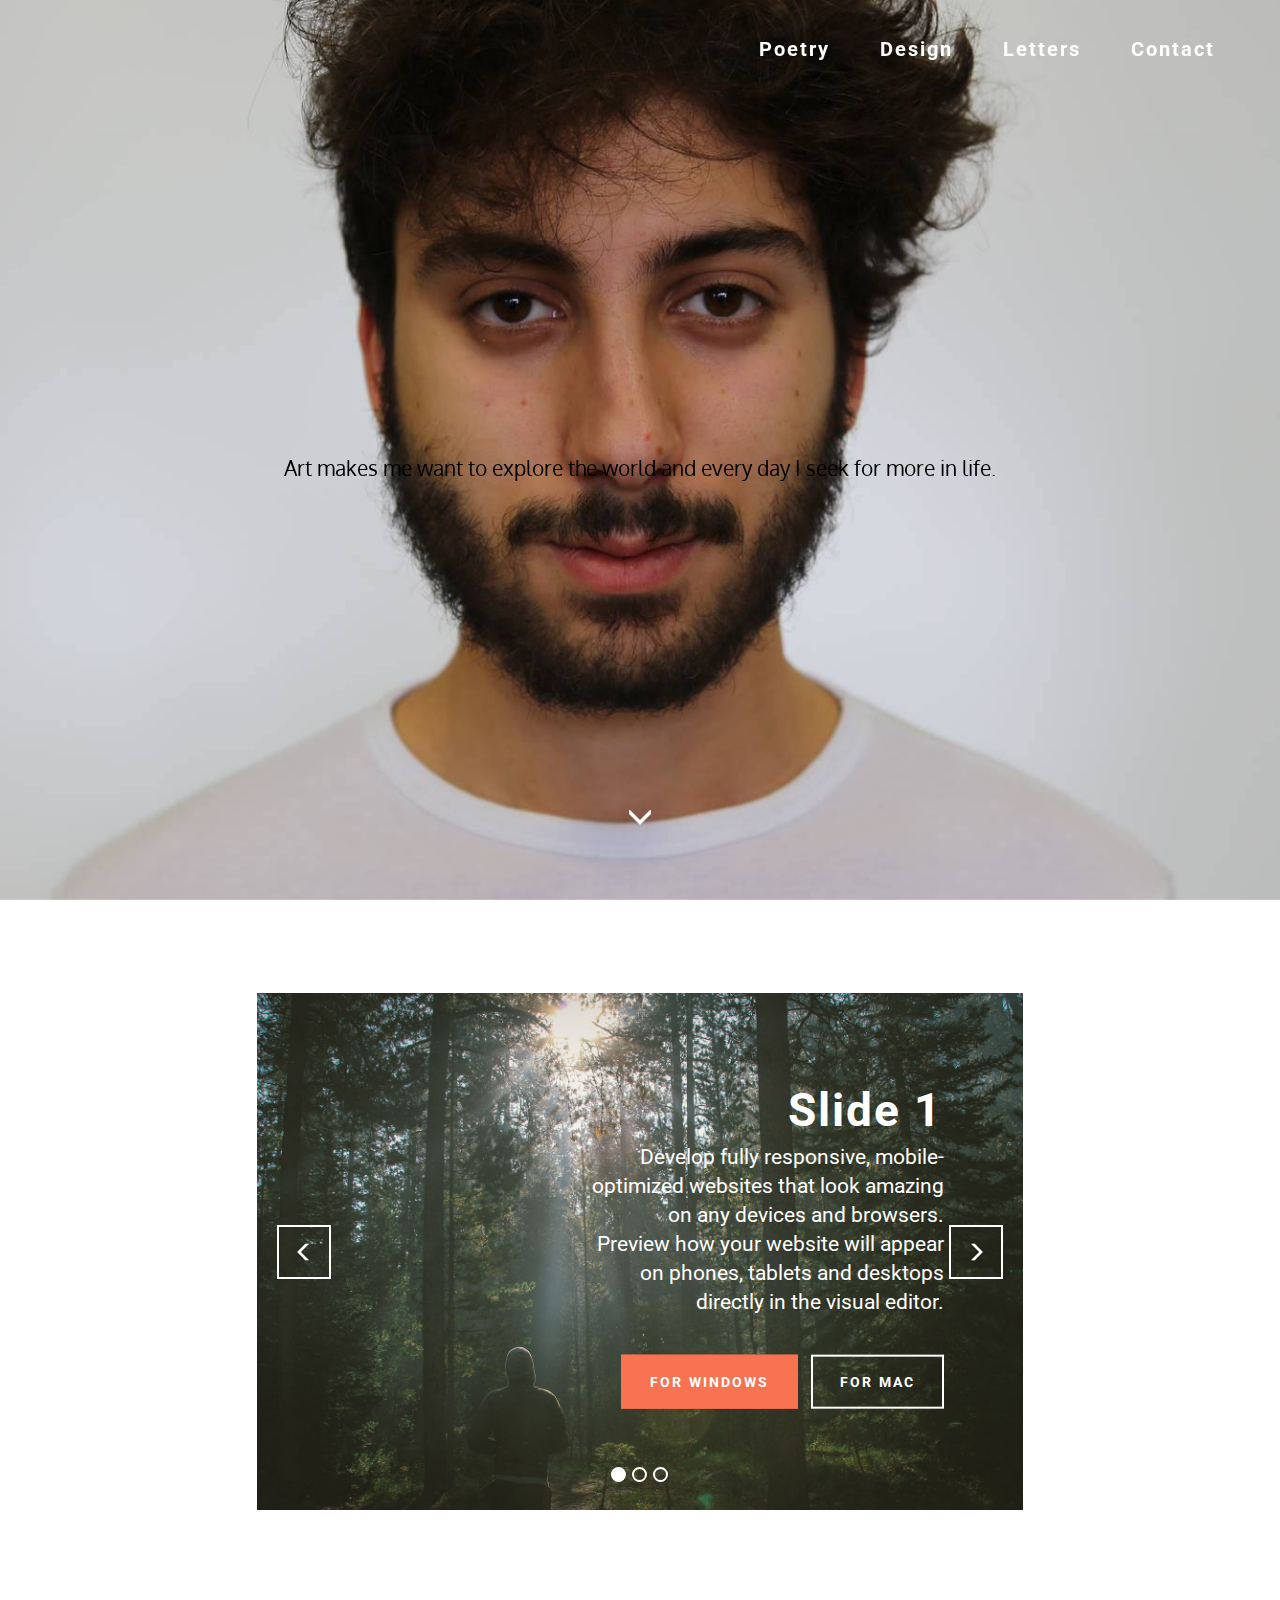
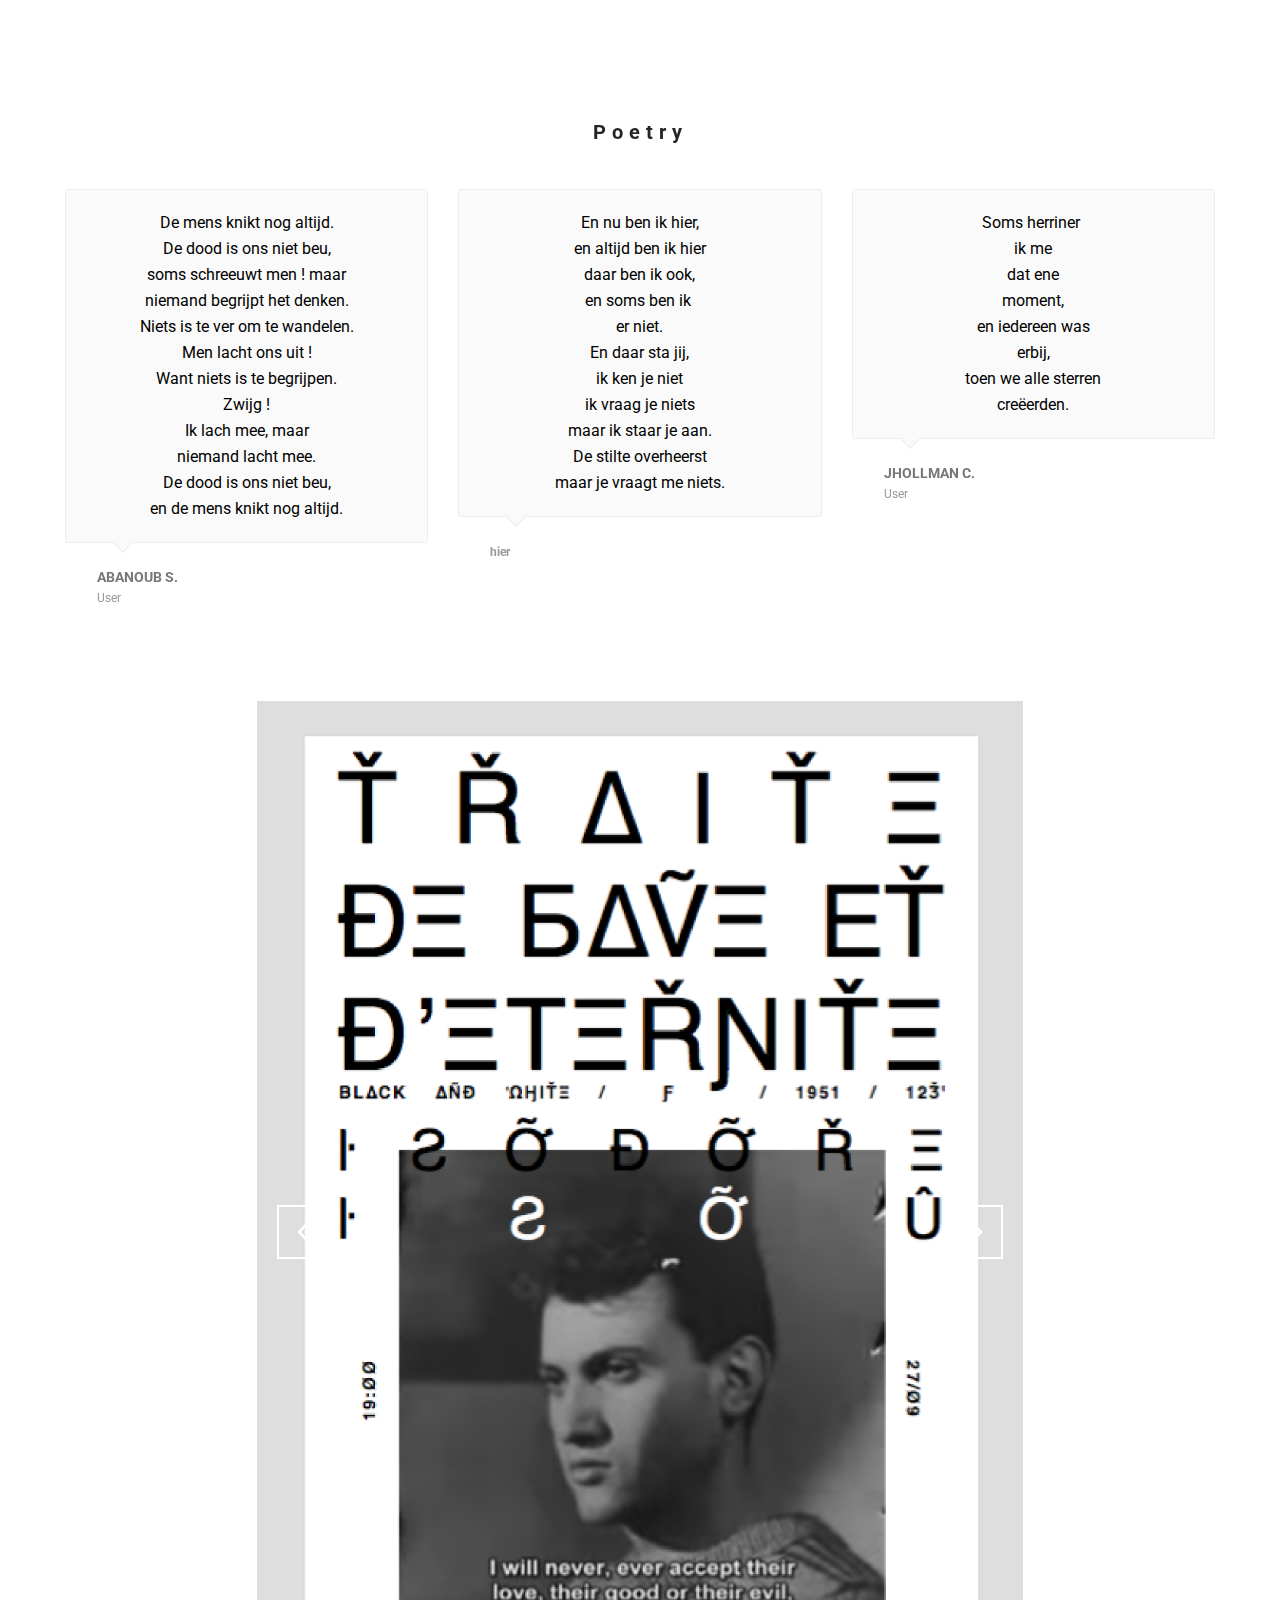
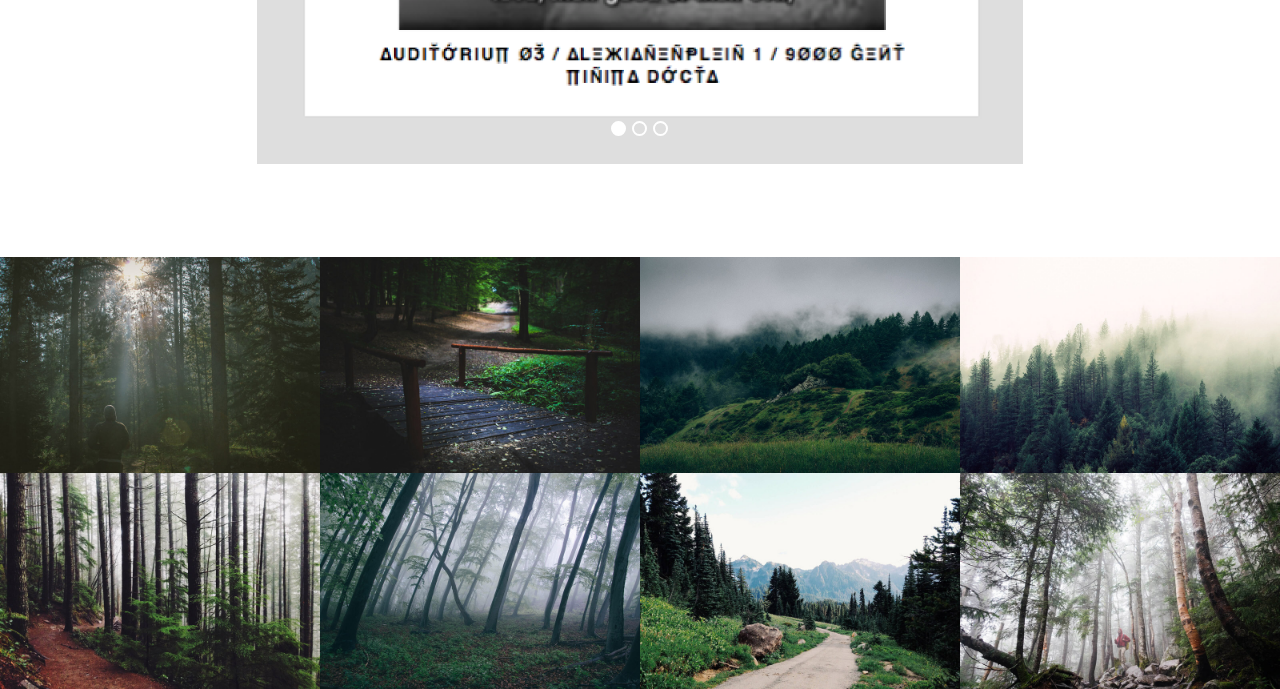
==== commit 72c99f61: "aanpassing 1811 15h04" ====
--- a/index.html
+++ b/index.html
@@ -30,7 +30,7 @@
                 <div class="mbr-navbar__column mbr-navbar__menu">
                     <nav class="mbr-navbar__menu-box mbr-navbar__menu-box--inline-right">
                         <div class="mbr-navbar__column">
-                            <ul class="mbr-navbar__items mbr-navbar__items--right float-left mbr-buttons mbr-buttons--freeze mbr-buttons--right btn-decorator mbr-buttons--active mbr-buttons--only-links"><li class="mbr-navbar__item"><a class="mbr-buttons__link btn text-white" href="https://mobirise.com">Poetry</a></li> <li class="mbr-navbar__item"><a class="mbr-buttons__link btn text-white" href="https://mobirise.com">Design</a></li><li class="mbr-navbar__item"><a class="mbr-buttons__link btn text-white" href="https://mobirise.com">Letters</a></li><li class="mbr-navbar__item"><a class="mbr-buttons__link btn text-white" href="https://mobirise.com">Contact</a></li></ul>                            
+                            <ul class="mbr-navbar__items mbr-navbar__items--right float-left mbr-buttons mbr-buttons--freeze mbr-buttons--right btn-decorator mbr-buttons--active mbr-buttons--only-links"><li class="mbr-navbar__item"><a class="mbr-buttons__link btn text-white" href="index.html#testimonials1-2">Poetry</a></li> <li class="mbr-navbar__item"><a class="mbr-buttons__link btn text-white" href="https://mobirise.com">Design</a></li><li class="mbr-navbar__item"><a class="mbr-buttons__link btn text-white" href="https://mobirise.com">Letters</a></li><li class="mbr-navbar__item"><a class="mbr-buttons__link btn text-white" href="https://mobirise.com">Contact</a></li></ul>                            
                             
                         </div>
                     </nav>
@@ -40,12 +40,12 @@
     </div>
 </section>
 
-<section class="engine"><a rel="external" href="https://mobirise.com">offline web page building software download</a></section><section class="mbr-box mbr-section mbr-section--relative mbr-section--fixed-size mbr-section--full-height mbr-section--bg-adapted mbr-parallax-background" id="header1-1" style="background-image: url(assets/images/ikke-1365x2048-2.jpg);">
-    <div class="mbr-box__magnet mbr-box__magnet--sm-padding mbr-box__magnet--center-left mbr-after-navbar">
+<section class="engine"><a rel="external" href="https://mobirise.com">simple offline web development software</a></section><section class="mbr-box mbr-section mbr-section--relative mbr-section--fixed-size mbr-section--full-height mbr-section--bg-adapted mbr-parallax-background" id="header1-1" style="background-image: url(assets/images/ikke-1365x2048-2.jpg);">
+    <div class="mbr-box__magnet mbr-box__magnet--sm-padding mbr-box__magnet--center-center mbr-after-navbar">
         
         <div class="mbr-box__container mbr-section__container container">
-            <div class="mbr-box mbr-box--stretched"><div class="mbr-box__magnet mbr-box__magnet--center-left">
-                <div class="row"><div class=" col-sm-6 col-sm-offset-6">
+            <div class="mbr-box mbr-box--stretched"><div class="mbr-box__magnet mbr-box__magnet--center-center">
+                <div class="row"><div class=" col-sm-8 col-sm-offset-2">
                     <div class="mbr-hero animated fadeInUp">
                         
                         <p class="mbr-hero__subtext">Art makes me want to explore the world and every day I seek for more in life.<br></p>
@@ -56,24 +56,24 @@
         </div>
         <div class="mbr-arrow mbr-arrow--floating text-center">
             <div class="mbr-section__container container">
-                <a class="mbr-arrow__link" href="#footer1-2"><i class="glyphicon glyphicon-menu-down"></i></a>
-            </div>
-        </div>
-    </div>
-</section>
-
-<section class="mbr-slider mbr-section mbr-section--no-padding carousel slide" data-ride="carousel" data-wrap="true" data-interval="5000" id="slider-0" style="background-color: rgb(255, 255, 255);">
-    <div class="mbr-section__container">
-        <div>
+                <a class="mbr-arrow__link" href="#slider2-4"><i class="glyphicon glyphicon-menu-down"></i></a>
+            </div>
+        </div>
+    </div>
+</section>
+
+<section class="mbr-slider mbr-section mbr-section--no-padding carousel slide" data-ride="carousel" data-wrap="true" data-interval="5000" id="slider2-4">
+    <div class="mbr-section__container container article-slider mbr-section__container--isolated">
+        <div class=" col-sm-8 col-sm-offset-2">
             <ol class="carousel-indicators">
-                <li data-app-prevent-settings="" data-target="#slider-0" class="active" data-slide-to="0"></li><li data-app-prevent-settings="" data-target="#slider-0" data-slide-to="1"></li><li data-app-prevent-settings="" data-target="#slider-0" data-slide-to="2"></li>
+                <li data-app-prevent-settings="" data-target="#slider2-4" class="active" data-slide-to="0"></li><li data-app-prevent-settings="" data-target="#slider2-4" data-slide-to="1"></li><li data-app-prevent-settings="" data-target="#slider2-4" data-slide-to="2"></li>
             </ol>
             <div class="carousel-inner" role="listbox">
-                <div class="mbr-box mbr-section mbr-section--relative mbr-section--fixed-size mbr-section--bg-adapted item dark center mbr-section--full-height active" style="background-image: url(assets/images/slide1.jpg);">
-                    <div class="mbr-box__magnet mbr-box__magnet--center-right mbr-box__magnet--sm-padding">
-                                            
-                        <div class=" container">
-                            
+                <div class="mbr-box mbr-section mbr-section--relative mbr-section--fixed-size mbr-section--bg-adapted item dark center active">
+                    <div class="mbr-box__magnet mbr-box__magnet--center-right">
+                                            
+                        <div>
+                            <img src="assets/images/slide1.jpg">
                             <div class="row">
                                 <div class=" col-md-6 col-md-offset-5">  
 
@@ -87,11 +87,11 @@
                             </div>
                         </div>
                     </div>
-                </div><div class="mbr-box mbr-section mbr-section--relative mbr-section--fixed-size mbr-section--bg-adapted item dark center mbr-section--full-height" style="background-image: url(assets/images/slide2.jpg);">
-                    <div class="mbr-box__magnet mbr-box__magnet--center-left mbr-box__magnet--sm-padding">
-                                            
-                        <div class=" container">
-                            
+                </div><div class="mbr-box mbr-section mbr-section--relative mbr-section--fixed-size mbr-section--bg-adapted item dark center">
+                    <div class="mbr-box__magnet mbr-box__magnet--center-left">
+                                            
+                        <div>
+                            <img src="assets/images/slide2.jpg">
                             <div class="row">
                                 <div class=" col-md-6 col-md-offset-1">  
 
@@ -105,11 +105,11 @@
                             </div>
                         </div>
                     </div>
-                </div><div class="mbr-box mbr-section mbr-section--relative mbr-section--fixed-size mbr-section--bg-adapted item dark center mbr-section--full-height" style="background-image: url(assets/images/slide3.jpg);">
-                    <div class="mbr-box__magnet mbr-box__magnet--center-center mbr-box__magnet--sm-padding">
-                                            
-                        <div class=" container">
-                            
+                </div><div class="mbr-box mbr-section mbr-section--relative mbr-section--fixed-size mbr-section--bg-adapted item dark center">
+                    <div class="mbr-box__magnet mbr-box__magnet--center-center">
+                                            
+                        <div>
+                            <img src="assets/images/slide3.jpg">
                             <div class="row">
                                 <div class=" col-md-8 col-md-offset-2">  
 
@@ -126,11 +126,11 @@
                 </div>
             </div>
             
-            <a data-app-prevent-settings="" class="left carousel-control" role="button" data-slide="prev" href="#slider-0">
+            <a data-app-prevent-settings="" class="left carousel-control" role="button" data-slide="prev" href="#slider2-4">
                 <span class="glyphicon glyphicon-menu-left" aria-hidden="true"></span>
                 <span class="sr-only">Previous</span>
             </a>
-            <a data-app-prevent-settings="" class="right carousel-control" role="button" data-slide="next" href="#slider-0">
+            <a data-app-prevent-settings="" class="right carousel-control" role="button" data-slide="next" href="#slider2-4">
                 <span class="glyphicon glyphicon-menu-right" aria-hidden="true"></span>
                 <span class="sr-only">Next</span>
             </a>
@@ -138,42 +138,184 @@
     </div>
 </section>
 
-<section class="mbr-gallery mbr-section mbr-section--no-padding" id="gallery2-7">
+<section class="mbr-section mbr-section--relative mbr-section--fixed-size" id="testimonials1-2" style="background-color: rgb(255, 255, 255);">
+    <div>
+        
+        <div class="mbr-section__container mbr-section__container--std-padding container" style="padding-top: 124px; padding-bottom: 0px;">
+            <div class="row">
+                <div class="col-sm-12">
+                    <h2 class="mbr-section__header">Poetry</h2>
+                    <ul class="mbr-reviews mbr-reviews--wysiwyg row">
+                        <li class="mbr-reviews__item col-xs-12 col-sm-6 col-md-4">
+                            <div class="mbr-reviews__text"><p class="mbr-reviews__p">De mens knikt nog altijd.</p><p class="mbr-reviews__p">De dood is ons niet beu,</p><p class="mbr-reviews__p">soms schreeuwt men ! maar</p><p class="mbr-reviews__p">niemand begrijpt het denken.</p><p class="mbr-reviews__p">Niets is te ver om te wandelen.</p><p class="mbr-reviews__p">Men lacht ons uit !</p><p class="mbr-reviews__p">Want niets is te begrijpen.</p><p class="mbr-reviews__p">Zwijg !</p><p class="mbr-reviews__p">Ik lach mee, maar</p><p class="mbr-reviews__p">niemand lacht mee.</p><p class="mbr-reviews__p">De dood is ons niet beu,</p><p class="mbr-reviews__p">en de mens knikt nog altijd.</p></div>
+                            <div class="mbr-reviews__author mbr-reviews__author--short">
+                                <div class="mbr-reviews__author-name">ABANOUB S.</div>
+                                <div class="mbr-reviews__author-bio">User</div>
+                            </div>
+                        </li><li class="mbr-reviews__item col-xs-12 col-sm-6 col-md-4">
+                            <div class="mbr-reviews__text"><p class="mbr-reviews__p">En nu ben ik hier,</p><p class="mbr-reviews__p">en altijd ben ik hier</p><p class="mbr-reviews__p">daar ben ik ook,</p><p class="mbr-reviews__p">en soms ben ik&nbsp;</p><p class="mbr-reviews__p">er niet.</p><p class="mbr-reviews__p">En daar sta jij,</p><p class="mbr-reviews__p">ik ken je niet</p><p class="mbr-reviews__p">ik vraag je niets</p><p class="mbr-reviews__p">maar ik staar je aan.</p><p class="mbr-reviews__p">De stilte overheerst</p><p class="mbr-reviews__p">maar je vraagt me niets.</p></div>
+                            <div class="mbr-reviews__author mbr-reviews__author--short">
+                                <div class="mbr-reviews__author-name"></div>
+                                <div class="mbr-reviews__author-bio"><strong>hier</strong></div>
+                            </div>
+                        </li><li class="mbr-reviews__item col-xs-12 col-sm-6 col-md-4">
+                            <div class="mbr-reviews__text"><p class="mbr-reviews__p">Soms herriner&nbsp;</p><p class="mbr-reviews__p">ik me</p><p class="mbr-reviews__p">dat ene</p><p class="mbr-reviews__p">moment,</p><p class="mbr-reviews__p">en iedereen was</p><p class="mbr-reviews__p">erbij,</p><p class="mbr-reviews__p">toen we alle sterren</p><p class="mbr-reviews__p">creëerden.</p></div>
+                            <div class="mbr-reviews__author mbr-reviews__author--short">
+                                <div class="mbr-reviews__author-name">JHOLLMAN C.</div>
+                                <div class="mbr-reviews__author-bio">User</div>
+                            </div>
+                        </li>
+                    </ul>
+                </div>
+            </div>
+        </div>
+    </div>
+</section>
+
+<section class="mbr-slider mbr-section mbr-section--no-padding carousel slide" data-ride="carousel" data-wrap="true" data-interval="5000" id="slider2-5">
+    <div class="mbr-section__container container article-slider mbr-section__container--isolated">
+        <div class=" col-sm-8 col-sm-offset-2">
+            <ol class="carousel-indicators">
+                <li data-app-prevent-settings="" data-target="#slider2-5" class="active" data-slide-to="0"></li><li data-app-prevent-settings="" data-target="#slider2-5" data-slide-to="1"></li><li data-app-prevent-settings="" data-target="#slider2-5" data-slide-to="2"></li>
+            </ol>
+            <div class="carousel-inner" role="listbox">
+                <div class="mbr-box mbr-section mbr-section--relative mbr-section--fixed-size mbr-section--bg-adapted item dark center active">
+                    <div class="mbr-box__magnet mbr-box__magnet--center-right">
+                                            
+                        <div>
+                            <img src="assets/images/screen-shot-2016-11-18-at-14-2000x2775-32.png">
+                            <div class="row">
+                                <div class=" col-md-6 col-md-offset-5">  
+
+                                <div class="mbr-hero">
+                                    
+
+                                    
+                                </div>
+                                
+                                </div>
+                            </div>
+                        </div>
+                    </div>
+                </div><div class="mbr-box mbr-section mbr-section--relative mbr-section--fixed-size mbr-section--bg-adapted item dark center">
+                    <div class="mbr-box__magnet mbr-box__magnet--center-left">
+                                            
+                        <div>
+                            <img src="assets/images/screen-shot-2016-11-18-at-14-2000x2805-20.png">
+                            <div class="row">
+                                <div class=" col-md-6 col-md-offset-1">  
+
+                                <div class="mbr-hero">
+                                    
+
+                                    
+                                </div>
+                                
+                                </div>
+                            </div>
+                        </div>
+                    </div>
+                </div><div class="mbr-box mbr-section mbr-section--relative mbr-section--fixed-size mbr-section--bg-adapted item dark center">
+                    <div class="mbr-box__magnet mbr-box__magnet--center-center">
+                    <div class="mbr-overlay"></div>                        
+                        <div>
+                            <img src="assets/images/screen-shot-2016-11-18-at-14-2000x2807-48.png">
+                            <div class="row">
+                                <div class=" col-md-8 col-md-offset-2">  
+
+                                <div class="mbr-hero">
+                                    
+
+                                    
+                                </div>
+                                
+                                </div>
+                            </div>
+                        </div>
+                    </div>
+                </div>
+            </div>
+            
+            <a data-app-prevent-settings="" class="left carousel-control" role="button" data-slide="prev" href="#slider2-5">
+                <span class="glyphicon glyphicon-menu-left" aria-hidden="true"></span>
+                <span class="sr-only">Previous</span>
+            </a>
+            <a data-app-prevent-settings="" class="right carousel-control" role="button" data-slide="next" href="#slider2-5">
+                <span class="glyphicon glyphicon-menu-right" aria-hidden="true"></span>
+                <span class="sr-only">Next</span>
+            </a>
+        </div>
+    </div>
+</section>
+
+<section class="mbr-gallery mbr-section mbr-section--no-padding" id="gallery1-6" style="background-color: rgb(76, 105, 114);">
     <!-- Gallery -->
-    <div class="container mbr-section__container mbr-gallery-layout-article mbr-section__container--isolated">
-        <div class=" col-sm-8 col-sm-offset-2">
-            <div class="row mbr-gallery-row">
+    <div class=" mbr-gallery-layout-default">
+        <div>
+            <div class="row mbr-gallery-row no-gutter">
 
                 <div class="col-lg-3 col-md-4 col-sm-6 col-xs-12 mbr-gallery-item">
 
                      
 
-                    <a href="#lb-gallery2-7" data-slide-to="0" data-toggle="modal">
-                        <img alt="" src="assets/images/dscn7750-4896x3672-76-2000x1500-48.jpg">
-                        <span class="icon glyphicon glyphicon-zoom-in"></span>
-                    </a>
-                </div><div class="col-lg-3 col-md-4 col-sm-6 col-xs-12 mbr-gallery-item">
-
-                     
-
-                    <a href="#lb-gallery2-7" data-slide-to="1" data-toggle="modal">
-                        <img alt="" src="assets/images/dscn7751-4896x3672-41-2000x1500-75.jpg">
-                        <span class="icon glyphicon glyphicon-zoom-in"></span>
-                    </a>
-                </div><div class="col-lg-3 col-md-4 col-sm-6 col-xs-12 mbr-gallery-item">
-
-                     
-
-                    <a href="#lb-gallery2-7" data-slide-to="2" data-toggle="modal">
-                        <img alt="" src="assets/images/dscn7752-4896x3672-29-2000x1500-62.jpg">
-                        <span class="icon glyphicon glyphicon-zoom-in"></span>
-                    </a>
-                </div><div class="col-lg-3 col-md-4 col-sm-6 col-xs-12 mbr-gallery-item">
-
-                     
-
-                    <a href="#lb-gallery2-7" data-slide-to="3" data-toggle="modal">
-                        <img alt="" src="assets/images/dscn7753-4896x3672-32-2000x1500-10.jpg">
+                    <a href="#lb-gallery1-6" data-slide-to="0" data-toggle="modal">
+                        <img alt="" src="assets/images/slide1-small.jpg">
+                        <span class="icon glyphicon glyphicon-zoom-in"></span>
+                    </a>
+                </div><div class="col-lg-3 col-md-4 col-sm-6 col-xs-12 mbr-gallery-item">
+
+                     
+
+                    <a href="#lb-gallery1-6" data-slide-to="1" data-toggle="modal">
+                        <img alt="" src="assets/images/slide2-small.jpg">
+                        <span class="icon glyphicon glyphicon-zoom-in"></span>
+                    </a>
+                </div><div class="col-lg-3 col-md-4 col-sm-6 col-xs-12 mbr-gallery-item">
+
+                     
+
+                    <a href="#lb-gallery1-6" data-slide-to="2" data-toggle="modal">
+                        <img alt="" src="assets/images/slide3-small.jpg">
+                        <span class="icon glyphicon glyphicon-zoom-in"></span>
+                    </a>
+                </div><div class="col-lg-3 col-md-4 col-sm-6 col-xs-12 mbr-gallery-item">
+
+                     
+
+                    <a href="#lb-gallery1-6" data-slide-to="3" data-toggle="modal">
+                        <img alt="" src="assets/images/slide4-small.jpg">
+                        <span class="icon glyphicon glyphicon-zoom-in"></span>
+                    </a>
+                </div><div class="col-lg-3 col-md-4 col-sm-6 col-xs-12 mbr-gallery-item">
+
+                     
+
+                    <a href="#lb-gallery1-6" data-slide-to="4" data-toggle="modal">
+                        <img alt="" src="assets/images/slide5-small.jpg">
+                        <span class="icon glyphicon glyphicon-zoom-in"></span>
+                    </a>
+                </div><div class="col-lg-3 col-md-4 col-sm-6 col-xs-12 mbr-gallery-item">
+
+                     
+
+                    <a href="#lb-gallery1-6" data-slide-to="5" data-toggle="modal">
+                        <img alt="" src="assets/images/slide6-small.jpg">
+                        <span class="icon glyphicon glyphicon-zoom-in"></span>
+                    </a>
+                </div><div class="col-lg-3 col-md-4 col-sm-6 col-xs-12 mbr-gallery-item">
+
+                     
+
+                    <a href="#lb-gallery1-6" data-slide-to="6" data-toggle="modal">
+                        <img alt="" src="assets/images/slide7-small.jpg">
+                        <span class="icon glyphicon glyphicon-zoom-in"></span>
+                    </a>
+                </div><div class="col-lg-3 col-md-4 col-sm-6 col-xs-12 mbr-gallery-item">
+
+                     
+
+                    <a href="#lb-gallery1-6" data-slide-to="7" data-toggle="modal">
+                        <img alt="" src="assets/images/slide8-small.jpg">
                         <span class="icon glyphicon glyphicon-zoom-in"></span>
                     </a>
                 </div>
@@ -183,29 +325,37 @@
     </div>
 
     <!-- Lightbox -->
-    <div data-app-prevent-settings="" class="mbr-slider modal fade carousel slide" tabindex="-1" data-keyboard="true" data-interval="false" id="lb-gallery2-7">
+    <div data-app-prevent-settings="" class="mbr-slider modal fade carousel slide" tabindex="-1" data-keyboard="true" data-interval="false" id="lb-gallery1-6">
         <div class="modal-dialog">
             <div class="modal-content">
                 <div class="modal-body">
                     <ol class="carousel-indicators">
-                        <li data-app-prevent-settings="" data-target="#lb-gallery2-7" data-slide-to="0"></li><li data-app-prevent-settings="" data-target="#lb-gallery2-7" data-slide-to="1"></li><li data-app-prevent-settings="" data-target="#lb-gallery2-7" class=" active" data-slide-to="2"></li><li data-app-prevent-settings="" data-target="#lb-gallery2-7" data-slide-to="3"></li>
+                        <li data-app-prevent-settings="" data-target="#lb-gallery1-6" class=" active" data-slide-to="0"></li><li data-app-prevent-settings="" data-target="#lb-gallery1-6" data-slide-to="1"></li><li data-app-prevent-settings="" data-target="#lb-gallery1-6" data-slide-to="2"></li><li data-app-prevent-settings="" data-target="#lb-gallery1-6" data-slide-to="3"></li><li data-app-prevent-settings="" data-target="#lb-gallery1-6" data-slide-to="4"></li><li data-app-prevent-settings="" data-target="#lb-gallery1-6" data-slide-to="5"></li><li data-app-prevent-settings="" data-target="#lb-gallery1-6" data-slide-to="6"></li><li data-app-prevent-settings="" data-target="#lb-gallery1-6" data-slide-to="7"></li>
                     </ol>
                     <div class="carousel-inner">
-                        <div class="item">
-                            <img alt="" src="assets/images/dscn7750-4896x3672-76.jpg">
-                        </div><div class="item">
-                            <img alt="" src="assets/images/dscn7751-4896x3672-41.jpg">
-                        </div><div class="item active">
-                            <img alt="" src="assets/images/dscn7752-4896x3672-29.jpg">
-                        </div><div class="item">
-                            <img alt="" src="assets/images/dscn7753-4896x3672-32.jpg">
-                        </div>
-                    </div>
-                    <a class="left carousel-control" role="button" data-slide="prev" href="#lb-gallery2-7">
+                        <div class="item active">
+                            <img alt="" src="assets/images/slide1.jpg">
+                        </div><div class="item">
+                            <img alt="" src="assets/images/slide2.jpg">
+                        </div><div class="item">
+                            <img alt="" src="assets/images/slide3.jpg">
+                        </div><div class="item">
+                            <img alt="" src="assets/images/slide4.jpg">
+                        </div><div class="item">
+                            <img alt="" src="assets/images/slide5.jpg">
+                        </div><div class="item">
+                            <img alt="" src="assets/images/slide6.jpg">
+                        </div><div class="item">
+                            <img alt="" src="assets/images/slide7.jpg">
+                        </div><div class="item">
+                            <img alt="" src="assets/images/slide8.jpg">
+                        </div>
+                    </div>
+                    <a class="left carousel-control" role="button" data-slide="prev" href="#lb-gallery1-6">
                         <span class="glyphicon glyphicon-menu-left" aria-hidden="true"></span>
                         <span class="sr-only">Previous</span>
                     </a>
-                    <a class="right carousel-control" role="button" data-slide="next" href="#lb-gallery2-7">
+                    <a class="right carousel-control" role="button" data-slide="next" href="#lb-gallery1-6">
                         <span class="glyphicon glyphicon-menu-right" aria-hidden="true"></span>
                         <span class="sr-only">Next</span>
                     </a>
@@ -219,51 +369,6 @@
         </div>
     </div>
 </section>
-
-<section class="mbr-section mbr-section--relative mbr-section--fixed-size" id="testimonials1-2" style="background-color: rgb(255, 255, 255);">
-    <div>
-        
-        <div class="mbr-section__container mbr-section__container--std-padding container" style="padding-top: 93px; padding-bottom: 93px;">
-            <div class="row">
-                <div class="col-sm-12">
-                    <h2 class="mbr-section__header">WHAT OUR FANTASTIC USERS SAY</h2>
-                    <ul class="mbr-reviews mbr-reviews--wysiwyg row">
-                        <li class="mbr-reviews__item col-xs-12 col-sm-6 col-md-4">
-                            <div class="mbr-reviews__text"><p class="mbr-reviews__p">“its really very amazing app that makes me finish html page in 3 minutes ( that's usually takes more than 1 hours at least from me if i did it from scratch). i hope to have very big library and plugins for this APP thanks again for your nice application”</p></div>
-                            <div class="mbr-reviews__author mbr-reviews__author--short">
-                                <div class="mbr-reviews__author-name">ABANOUB S.</div>
-                                <div class="mbr-reviews__author-bio">User</div>
-                            </div>
-                        </li><li class="mbr-reviews__item col-xs-12 col-sm-6 col-md-4">
-                            <div class="mbr-reviews__text"><p class="mbr-reviews__p">“First of all hands off to you guys for your effort and nice, super tool. Good work mobirise team. We are expecting the new version soon with advance functionality with full bootstrap design. Great effort and super UI experience with easy drag &amp; drop with no time design bootstrap builder in present web design world.”</p></div>
-                            <div class="mbr-reviews__author mbr-reviews__author--short">
-                                <div class="mbr-reviews__author-name">SUFFIAN A.</div>
-                                <div class="mbr-reviews__author-bio">User</div>
-                            </div>
-                        </li><li class="mbr-reviews__item col-xs-12 col-sm-6 col-md-4">
-                            <div class="mbr-reviews__text"><p class="mbr-reviews__p">“At first view, looks like a nice innovative tool, i like the great focus and time that was given to the responsive design, i also like the simple and clear drag and drop features. Give me more control over the object's properties and ill be using this tool for more serious projects. Regards.”</p></div>
-                            <div class="mbr-reviews__author mbr-reviews__author--short">
-                                <div class="mbr-reviews__author-name">JHOLLMAN C.</div>
-                                <div class="mbr-reviews__author-bio">User</div>
-                            </div>
-                        </li>
-                    </ul>
-                </div>
-            </div>
-        </div>
-    </div>
-</section>
-
-<footer class="mbr-section mbr-section--relative mbr-section--fixed-size" id="footer1-2" style="background-color: rgb(255, 255, 255);">
-    
-    <div class="mbr-section__container container">
-        <div class="mbr-footer mbr-footer--wysiwyg row" style="padding-top: 36.900000000000006px; padding-bottom: 36.900000000000006px;">
-            <div class="col-sm-12">
-                <p class="mbr-footer__copyright">Copyright (c) 2015 Company Name. <a class="mbr-footer__link text-gray" href="https://mobirise.com/">Terms of Use</a>  | <a class="mbr-footer__link text-gray" href="https://mobirise.com/">Privacy Policy</a></p>
-            </div>
-        </div>
-    </div>
-</footer>
 
 
   <script src="assets/web/assets/jquery/jquery.min.js"></script>
--- a/assets/mobirise/css/mbr-additional.css
+++ b/assets/mobirise/css/mbr-additional.css
@@ -9,17 +9,36 @@
 #menu-0 .mbr-navbar__hamburger {
   color: #ffffff;
 }
+#menu-0 .mbr-navbar__items a {
+  font-size: 20px;
+}
 #header1-1 P {
   color: #000000;
   font-family: 'Oxygen', sans-serif;
   font-size: 21px;
   text-align: center;
 }
+#testimonials1-2 .mbr-reviews__text P {
+  text-align: center;
+  color: #000000;
+}
+#testimonials1-2 .mbr-section__header {
+  font-size: 20px;
+}
+#slider2-5 P {
+  text-align: left;
+}
 #menu-0 .mbr-brand__name {
   font-size: 16px;
 }
 #menu-0.mbr-navbar--stuck .mbr-navbar__section {
   background: #2c2c2c;
+}
+#menu-0 .mbr-navbar__hamburger {
+  color: #ffffff;
+}
+#menu-0 .mbr-navbar__items a {
+  font-size: 20px;
 }
 #msg-box5-10 .mbr-header__text {
   color: #ffffff;
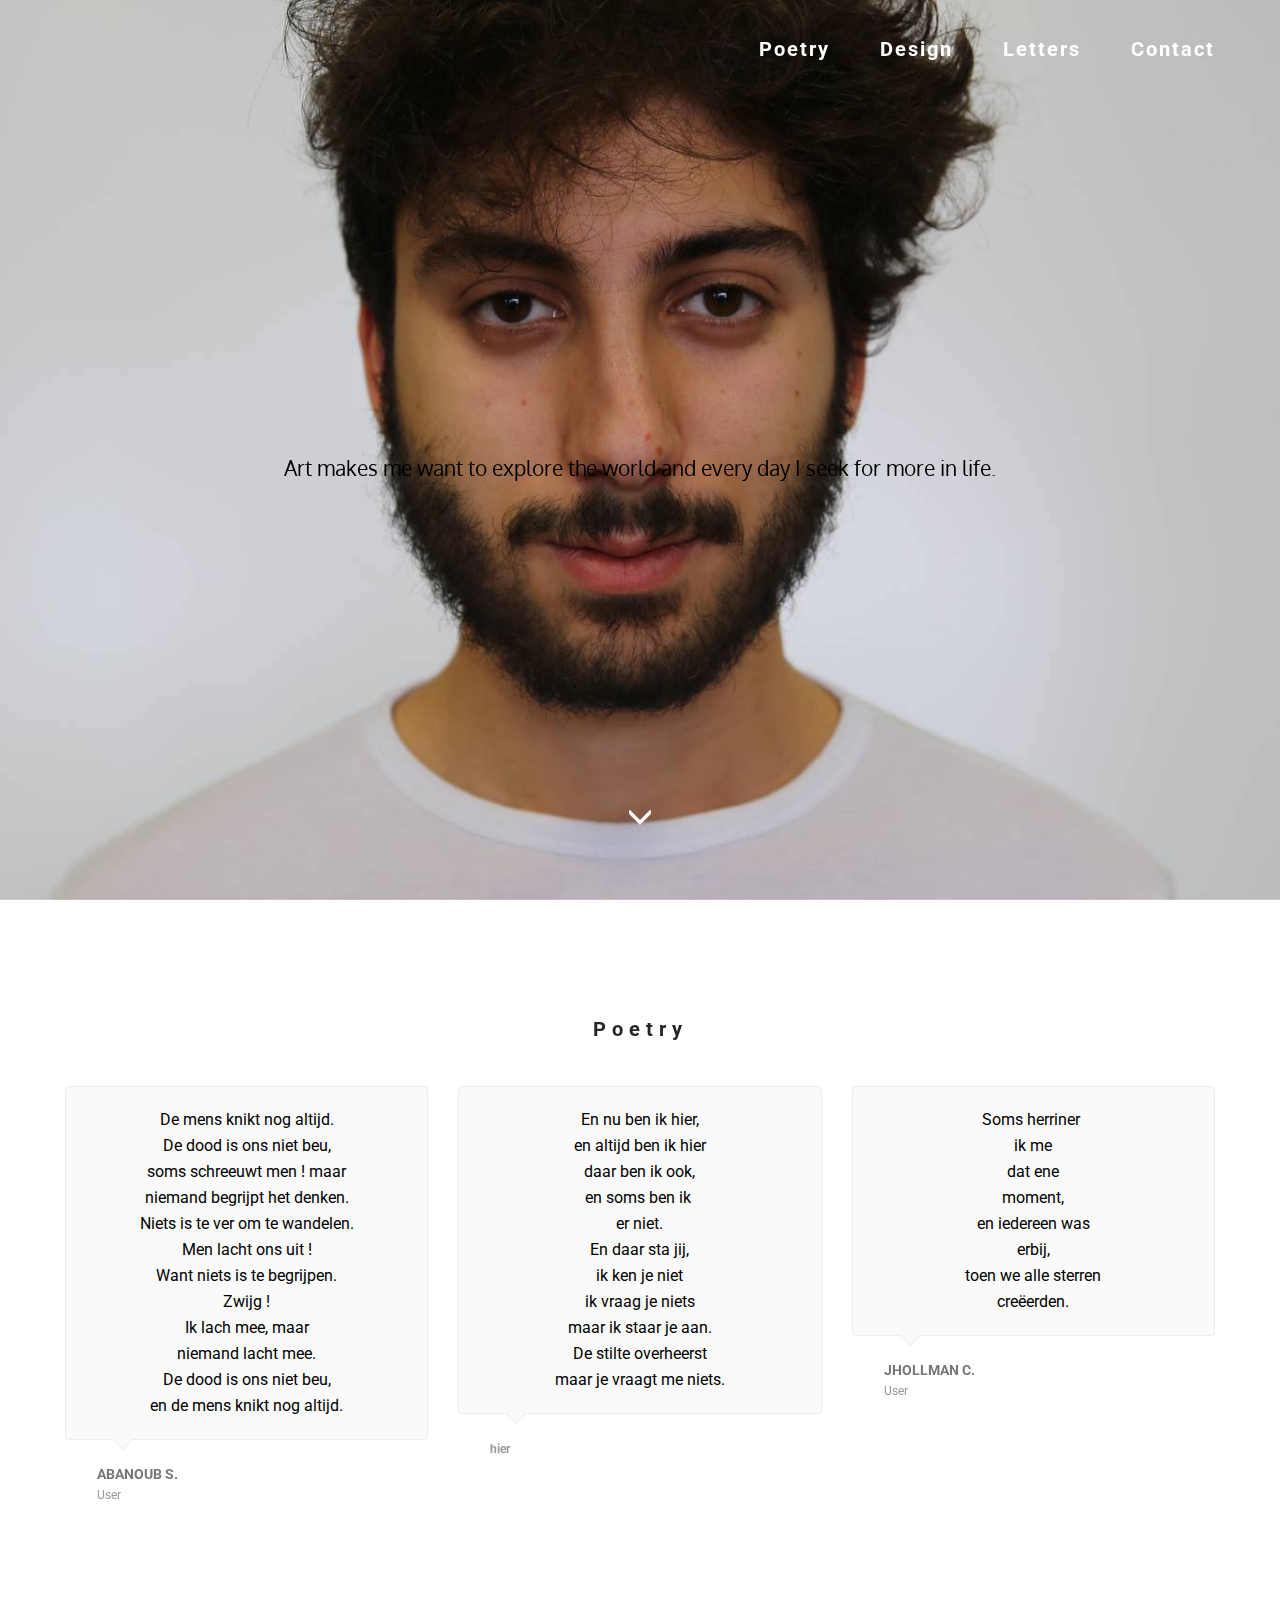
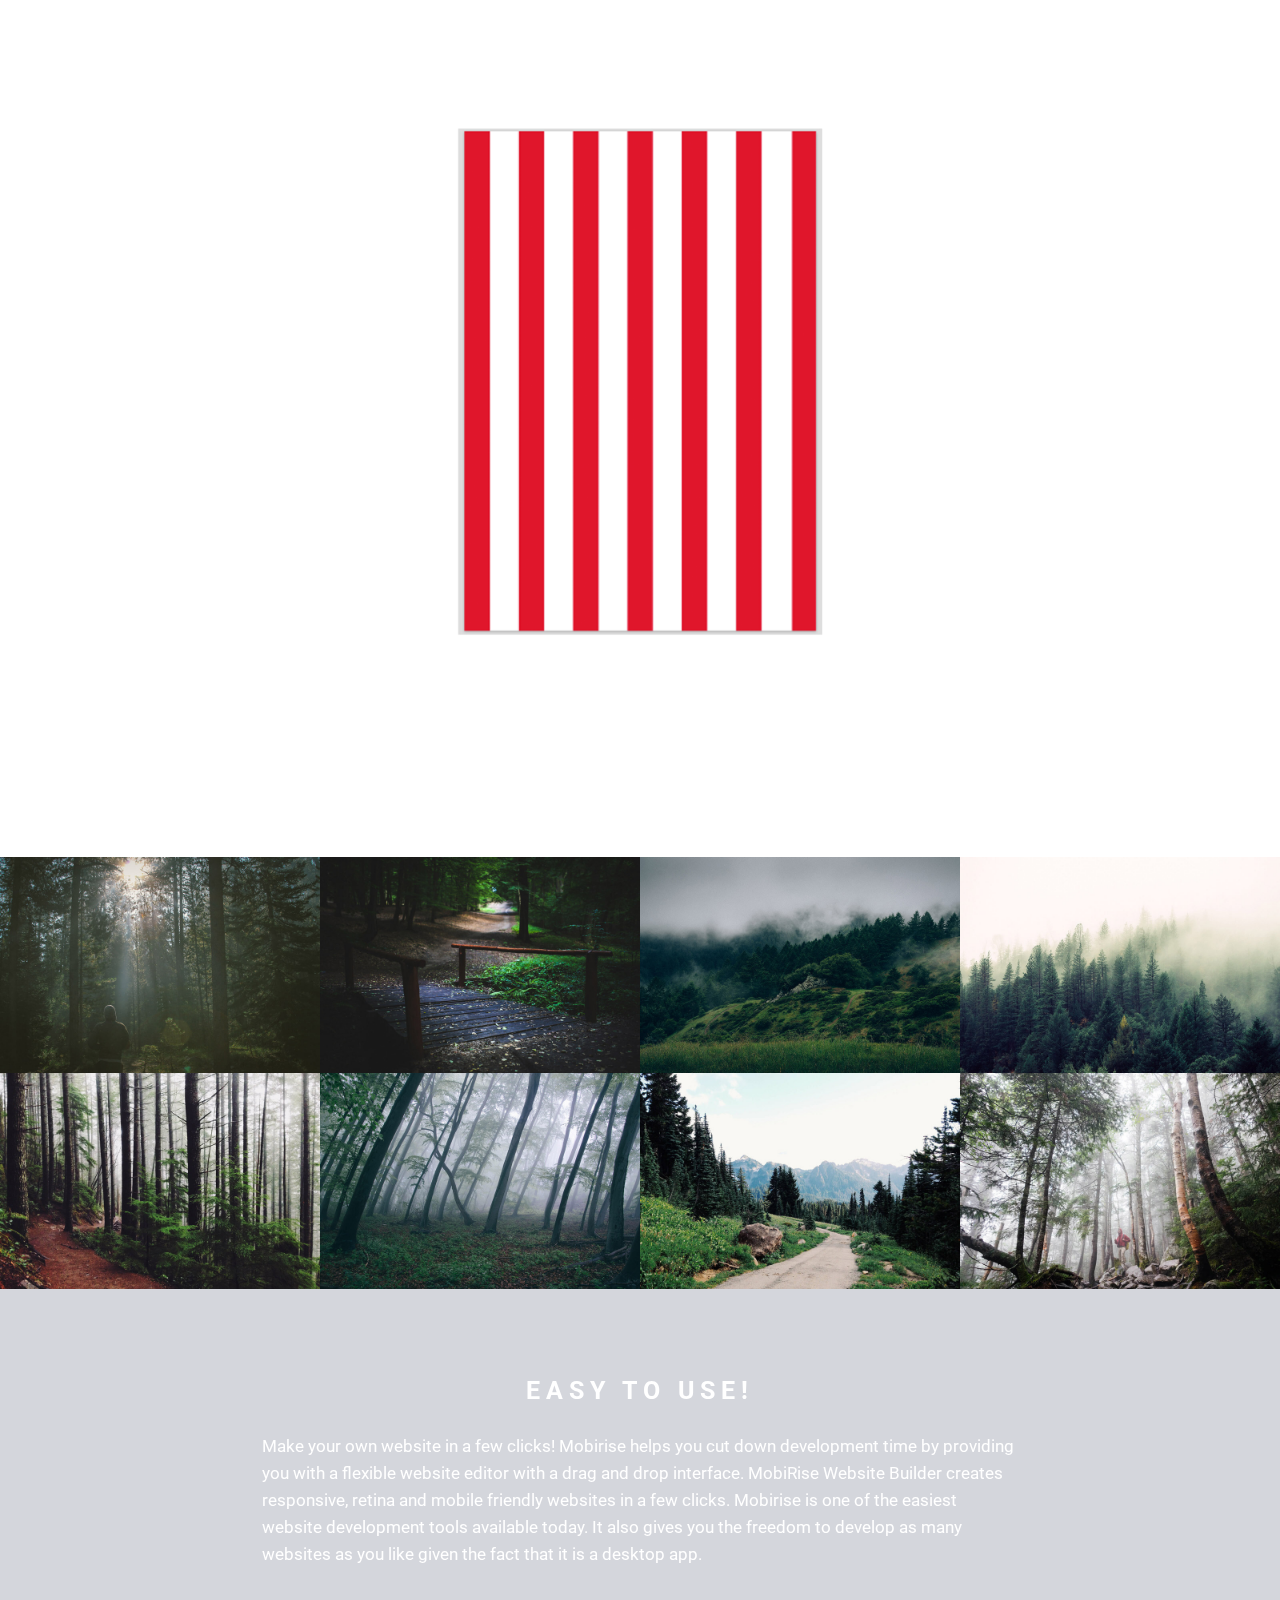
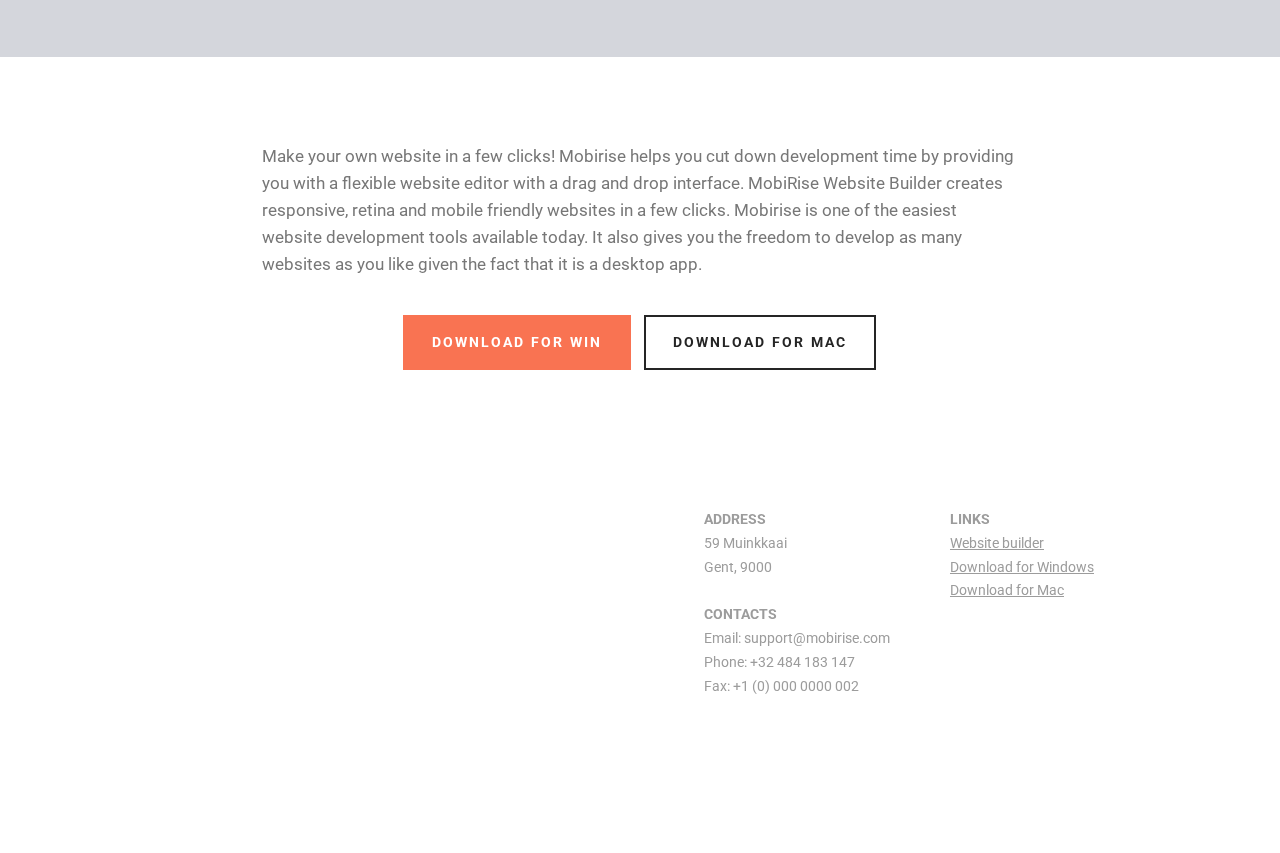
==== commit 336d1f88: "laatste versie 2de les" ====
--- a/index.html
+++ b/index.html
@@ -40,7 +40,7 @@
     </div>
 </section>
 
-<section class="engine"><a rel="external" href="https://mobirise.com">simple offline web development software</a></section><section class="mbr-box mbr-section mbr-section--relative mbr-section--fixed-size mbr-section--full-height mbr-section--bg-adapted mbr-parallax-background" id="header1-1" style="background-image: url(assets/images/ikke-1365x2048-2.jpg);">
+<section class="engine"><a rel="external" href="https://mobirise.com">free offline web page building software</a></section><section class="mbr-box mbr-section mbr-section--relative mbr-section--fixed-size mbr-section--full-height mbr-section--bg-adapted mbr-parallax-background" id="header1-1" style="background-image: url(assets/images/ikke-1365x2048-2.jpg);">
     <div class="mbr-box__magnet mbr-box__magnet--sm-padding mbr-box__magnet--center-center mbr-after-navbar">
         
         <div class="mbr-box__container mbr-section__container container">
@@ -56,84 +56,8 @@
         </div>
         <div class="mbr-arrow mbr-arrow--floating text-center">
             <div class="mbr-section__container container">
-                <a class="mbr-arrow__link" href="#slider2-4"><i class="glyphicon glyphicon-menu-down"></i></a>
-            </div>
-        </div>
-    </div>
-</section>
-
-<section class="mbr-slider mbr-section mbr-section--no-padding carousel slide" data-ride="carousel" data-wrap="true" data-interval="5000" id="slider2-4">
-    <div class="mbr-section__container container article-slider mbr-section__container--isolated">
-        <div class=" col-sm-8 col-sm-offset-2">
-            <ol class="carousel-indicators">
-                <li data-app-prevent-settings="" data-target="#slider2-4" class="active" data-slide-to="0"></li><li data-app-prevent-settings="" data-target="#slider2-4" data-slide-to="1"></li><li data-app-prevent-settings="" data-target="#slider2-4" data-slide-to="2"></li>
-            </ol>
-            <div class="carousel-inner" role="listbox">
-                <div class="mbr-box mbr-section mbr-section--relative mbr-section--fixed-size mbr-section--bg-adapted item dark center active">
-                    <div class="mbr-box__magnet mbr-box__magnet--center-right">
-                                            
-                        <div>
-                            <img src="assets/images/slide1.jpg">
-                            <div class="row">
-                                <div class=" col-md-6 col-md-offset-5">  
-
-                                <div class="mbr-hero">
-                                    <h1 class="mbr-hero__text">Slide 1</h1>
-
-                                    <p class="mbr-hero__subtext">Develop fully responsive, mobile-optimized websites that look amazing on any devices and browsers. Preview how your website will appear on phones, tablets and desktops directly in the visual editor.</p>
-                                </div>
-                                <div class="mbr-buttons btn-inverse mbr-buttons--left mbr-buttons--right"><a class="mbr-buttons__btn btn btn-lg btn-danger" href="https://mobirise.com">FOR WINDOWS</a> <a class="mbr-buttons__btn btn btn-lg btn-default" href="https://mobirise.com">FOR MAC</a></div>
-                                </div>
-                            </div>
-                        </div>
-                    </div>
-                </div><div class="mbr-box mbr-section mbr-section--relative mbr-section--fixed-size mbr-section--bg-adapted item dark center">
-                    <div class="mbr-box__magnet mbr-box__magnet--center-left">
-                                            
-                        <div>
-                            <img src="assets/images/slide2.jpg">
-                            <div class="row">
-                                <div class=" col-md-6 col-md-offset-1">  
-
-                                <div class="mbr-hero">
-                                    <h1 class="mbr-hero__text">Slide 2</h1>
-
-                                    <p class="mbr-hero__subtext">Mobirise is based on Bootstrap 3 - most powerful mobile first framework. Use any bootstrap themes with no extra work.</p>
-                                </div>
-                                <div class="mbr-buttons btn-inverse mbr-buttons--left"><a class="mbr-buttons__btn btn btn-lg btn-danger" href="https://mobirise.com">FOR WINDOWS</a> <a class="mbr-buttons__btn btn btn-lg btn-default" href="https://mobirise.com">FOR MAC</a></div>
-                                </div>
-                            </div>
-                        </div>
-                    </div>
-                </div><div class="mbr-box mbr-section mbr-section--relative mbr-section--fixed-size mbr-section--bg-adapted item dark center">
-                    <div class="mbr-box__magnet mbr-box__magnet--center-center">
-                                            
-                        <div>
-                            <img src="assets/images/slide3.jpg">
-                            <div class="row">
-                                <div class=" col-md-8 col-md-offset-2">  
-
-                                <div class="mbr-hero">
-                                    <h1 class="mbr-hero__text">Slide 3</h1>
-
-                                    <p class="mbr-hero__subtext">Choose from the large selection of latest pre-made blocks - jumbotrons, hero images, parallax scrolling, video backgrounds, hamburger menu, sticky header and more.</p>
-                                </div>
-                                <div class="mbr-buttons btn-inverse mbr-buttons--center"><a class="mbr-buttons__btn btn btn-lg btn-danger" href="https://mobirise.com">FOR WINDOWS</a> <a class="mbr-buttons__btn btn btn-lg btn-default" href="https://mobirise.com">FOR MAC</a></div>
-                                </div>
-                            </div>
-                        </div>
-                    </div>
-                </div>
-            </div>
-            
-            <a data-app-prevent-settings="" class="left carousel-control" role="button" data-slide="prev" href="#slider2-4">
-                <span class="glyphicon glyphicon-menu-left" aria-hidden="true"></span>
-                <span class="sr-only">Previous</span>
-            </a>
-            <a data-app-prevent-settings="" class="right carousel-control" role="button" data-slide="next" href="#slider2-4">
-                <span class="glyphicon glyphicon-menu-right" aria-hidden="true"></span>
-                <span class="sr-only">Next</span>
-            </a>
+                <a class="mbr-arrow__link" href="#testimonials1-2"><i class="glyphicon glyphicon-menu-down"></i></a>
+            </div>
         </div>
     </div>
 </section>
@@ -176,14 +100,14 @@
     <div class="mbr-section__container container article-slider mbr-section__container--isolated">
         <div class=" col-sm-8 col-sm-offset-2">
             <ol class="carousel-indicators">
-                <li data-app-prevent-settings="" data-target="#slider2-5" class="active" data-slide-to="0"></li><li data-app-prevent-settings="" data-target="#slider2-5" data-slide-to="1"></li><li data-app-prevent-settings="" data-target="#slider2-5" data-slide-to="2"></li>
+                <li data-app-prevent-settings="" data-target="#slider2-5" data-slide-to="0" class="active"></li><li data-app-prevent-settings="" data-target="#slider2-5" class="" data-slide-to="1"></li><li data-app-prevent-settings="" data-target="#slider2-5" data-slide-to="2"></li><li data-app-prevent-settings="" data-target="#slider2-5" data-slide-to="3"></li><li data-app-prevent-settings="" data-target="#slider2-5" data-slide-to="4"></li><li data-app-prevent-settings="" data-target="#slider2-5" data-slide-to="5"></li><li data-app-prevent-settings="" data-target="#slider2-5" data-slide-to="6"></li>
             </ol>
             <div class="carousel-inner" role="listbox">
                 <div class="mbr-box mbr-section mbr-section--relative mbr-section--fixed-size mbr-section--bg-adapted item dark center active">
                     <div class="mbr-box__magnet mbr-box__magnet--center-right">
                                             
                         <div>
-                            <img src="assets/images/screen-shot-2016-11-18-at-14-2000x2775-32.png">
+                            <img src="assets/images/untitled-1-2000x2000-37.png">
                             <div class="row">
                                 <div class=" col-md-6 col-md-offset-5">  
 
@@ -201,7 +125,7 @@
                     <div class="mbr-box__magnet mbr-box__magnet--center-left">
                                             
                         <div>
-                            <img src="assets/images/screen-shot-2016-11-18-at-14-2000x2805-20.png">
+                            <img src="assets/images/untitled7-2000x2000-61.png">
                             <div class="row">
                                 <div class=" col-md-6 col-md-offset-1">  
 
@@ -216,12 +140,84 @@
                         </div>
                     </div>
                 </div><div class="mbr-box mbr-section mbr-section--relative mbr-section--fixed-size mbr-section--bg-adapted item dark center">
+                    <div class="mbr-box__magnet mbr-box__magnet--center-left">
+                    <div class="mbr-overlay" style="opacity: 0.1; background-color: rgb(255, 255, 255);"></div>                        
+                        <div>
+                            <img src="assets/images/untitled-2-2000x2000-60.png">
+                            <div class="row">
+                                <div class=" col-md-6 col-md-offset-1">  
+
+                                <div class="mbr-hero">
+                                    
+
+                                    
+                                </div>
+                                
+                                </div>
+                            </div>
+                        </div>
+                    </div>
+                </div><div class="mbr-box mbr-section mbr-section--relative mbr-section--fixed-size mbr-section--bg-adapted item dark center">
                     <div class="mbr-box__magnet mbr-box__magnet--center-center">
-                    <div class="mbr-overlay"></div>                        
-                        <div>
-                            <img src="assets/images/screen-shot-2016-11-18-at-14-2000x2807-48.png">
+                                            
+                        <div>
+                            <img src="assets/images/untitled-3-2000x2000-4.png">
                             <div class="row">
                                 <div class=" col-md-8 col-md-offset-2">  
+
+                                <div class="mbr-hero">
+                                    
+
+                                    
+                                </div>
+                                
+                                </div>
+                            </div>
+                        </div>
+                    </div>
+                </div><div class="mbr-box mbr-section mbr-section--relative mbr-section--fixed-size mbr-section--bg-adapted item dark center">
+                    <div class="mbr-box__magnet mbr-box__magnet--center-center">
+                                            
+                        <div>
+                            <img src="assets/images/untitled-4-2000x2000-56.png">
+                            <div class="row">
+                                <div class=" col-md-8 col-md-offset-2">  
+
+                                <div class="mbr-hero">
+                                    
+
+                                    
+                                </div>
+                                
+                                </div>
+                            </div>
+                        </div>
+                    </div>
+                </div><div class="mbr-box mbr-section mbr-section--relative mbr-section--fixed-size mbr-section--bg-adapted item dark center">
+                    <div class="mbr-box__magnet mbr-box__magnet--center-center">
+                                            
+                        <div>
+                            <img src="assets/images/untitled-5-2000x2000-55.png">
+                            <div class="row">
+                                <div class=" col-md-8 col-md-offset-2">  
+
+                                <div class="mbr-hero">
+                                    
+
+                                    
+                                </div>
+                                
+                                </div>
+                            </div>
+                        </div>
+                    </div>
+                </div><div class="mbr-box mbr-section mbr-section--relative mbr-section--fixed-size mbr-section--bg-adapted item dark center">
+                    <div class="mbr-box__magnet mbr-box__magnet--center-left">
+                                            
+                        <div>
+                            <img src="assets/images/untitled-6-2000x2000-71.png">
+                            <div class="row">
+                                <div class=" col-md-6 col-md-offset-1">  
 
                                 <div class="mbr-hero">
                                     
@@ -364,6 +360,67 @@
                         <span class="glyphicon glyphicon-remove" aria-hidden="true"></span>
                         <span class="sr-only">Close</span>
                     </a>
+                </div>
+            </div>
+        </div>
+    </div>
+</section>
+
+<section class="mbr-section mbr-section--relative mbr-section--fixed-size mbr-parallax-background" id="content5-8" style="background-image: url(assets/images/bg3.jpg);">
+    <div class="mbr-overlay" style="opacity: 0.2; background-color: rgb(40, 50, 78);"></div>
+    <div class="mbr-section__container container mbr-section__container--first" style="padding-top: 93px;">
+        <div class="mbr-header mbr-header--wysiwyg row">
+            <div class="col-sm-8 col-sm-offset-2">
+                <h3 class="mbr-header__text">EASY TO USE!</h3>
+                
+            </div>
+        </div>
+    </div>
+    <div class="mbr-section__container container mbr-section__container--last" style="padding-bottom: 93px;">
+        <div class="row">
+            <div class="mbr-article mbr-article--wysiwyg col-sm-8 col-sm-offset-2"><p>Make your own website in a few clicks! Mobirise helps you cut down development time by providing you with a flexible website editor with a drag and drop interface. MobiRise Website Builder creates responsive, retina and mobile friendly websites in a few clicks. Mobirise is one of the easiest website development tools available today. It also gives you the freedom to develop as many websites as you like given the fact that it is a desktop app.</p></div>
+        </div>
+    </div>
+    
+</section>
+
+<section class="mbr-section" id="content1-9">
+    <div class="mbr-section__container container mbr-section__container--first">
+        <div class="row">
+            <div class="mbr-article mbr-article--wysiwyg col-sm-8 col-sm-offset-2"><p>Make your own website in a few clicks! Mobirise helps you cut down development time by providing you with a flexible website editor with a drag and drop interface. MobiRise Website Builder creates responsive, retina and mobile friendly websites in a few clicks. Mobirise is one of the easiest website development tools available today. It also gives you the freedom to develop as many websites as you like given the fact that it is a desktop app.</p></div>
+        </div>
+    </div>
+</section>
+
+<section class="mbr-section" id="buttons1-a">
+    <div class="mbr-section__container container mbr-section__container--last">
+        <div class="row">
+            <div class="col-sm-8 col-sm-offset-2">
+                <div class="mbr-buttons mbr-buttons--center"><a class="mbr-buttons__btn btn btn-lg btn-danger" href="https://mobirise.com/mobirise-free-win.zip">DOWNLOAD FOR WIN</a> <a class="mbr-buttons__btn btn btn-lg btn-default" href="https://mobirise.com/mobirise-free-mac.zip">DOWNLOAD FOR MAC</a></div>
+            </div>
+        </div>
+    </div>
+</section>
+
+<section class="mbr-section mbr-section--relative mbr-section--fixed-size" id="contacts2-c" style="background-color: rgb(255, 255, 255);">
+    
+    <div class="mbr-section__container container">
+        <div class="mbr-contacts mbr-contacts--wysiwyg row" style="padding-top: 45px; padding-bottom: 45px;">
+            <div class="col-sm-6">
+                <figure class="mbr-figure mbr-figure--wysiwyg mbr-figure--full-width mbr-figure--no-bg">
+                    <div class="mbr-figure__map mbr-figure__map--short"><iframe frameborder="0" style="border:0" src="https://www.google.com/maps/embed/v1/place?key=AIzaSyA0Dx_boXQiwvdz8sJHoYeZNVTdoWONYkU&amp;q=place_id:ChIJn6wOs6lZwokRLKy1iqRcoKw" allowfullscreen=""></iframe></div>
+                </figure>
+            </div>
+            <div class="col-sm-6">
+                <div class="row">
+                    <div class="col-sm-5 col-sm-offset-1">
+                        <p class="mbr-contacts__text"><strong>ADDRESS</strong><br>59 Muinkkaai<br>Gent, 9000<br><br>
+<strong>CONTACTS</strong><br>
+Email: support@mobirise.com<br>
+Phone: +32 484 183 147<br>
+Fax: +1 (0) 000 0000 002</p>
+                    </div>
+                    <div class="col-sm-6"><p class="mbr-contacts__text"><strong>LINKS</strong></p><ul class="mbr-contacts__list"><li><a class="mbr-contacts__link text-gray" href="https://mobirise.com/">Website builder</a></li><li><a class="mbr-contacts__link text-gray" href="https://mobirise.com/mobirise-free-win.zip">Download for Windows</a></li><li><a class="mbr-contacts__link text-gray" href="https://mobirise.com/mobirise-free-mac.zip">Download for Mac</a></li></ul></div>
                 </div>
             </div>
         </div>
--- a/assets/mobirise/css/mbr-additional.css
+++ b/assets/mobirise/css/mbr-additional.css
@@ -27,6 +27,17 @@
 }
 #slider2-5 P {
   text-align: left;
+}
+#content5-8 .mbr-header .mbr-header__text {
+  text-align: center;
+  color: #fff;
+}
+#content5-8 .mbr-header .mbr-header__subtext {
+  text-align: center;
+  color: #fff;
+}
+#content5-8 .mbr-article {
+  color: #fff;
 }
 #menu-0 .mbr-brand__name {
   font-size: 16px;
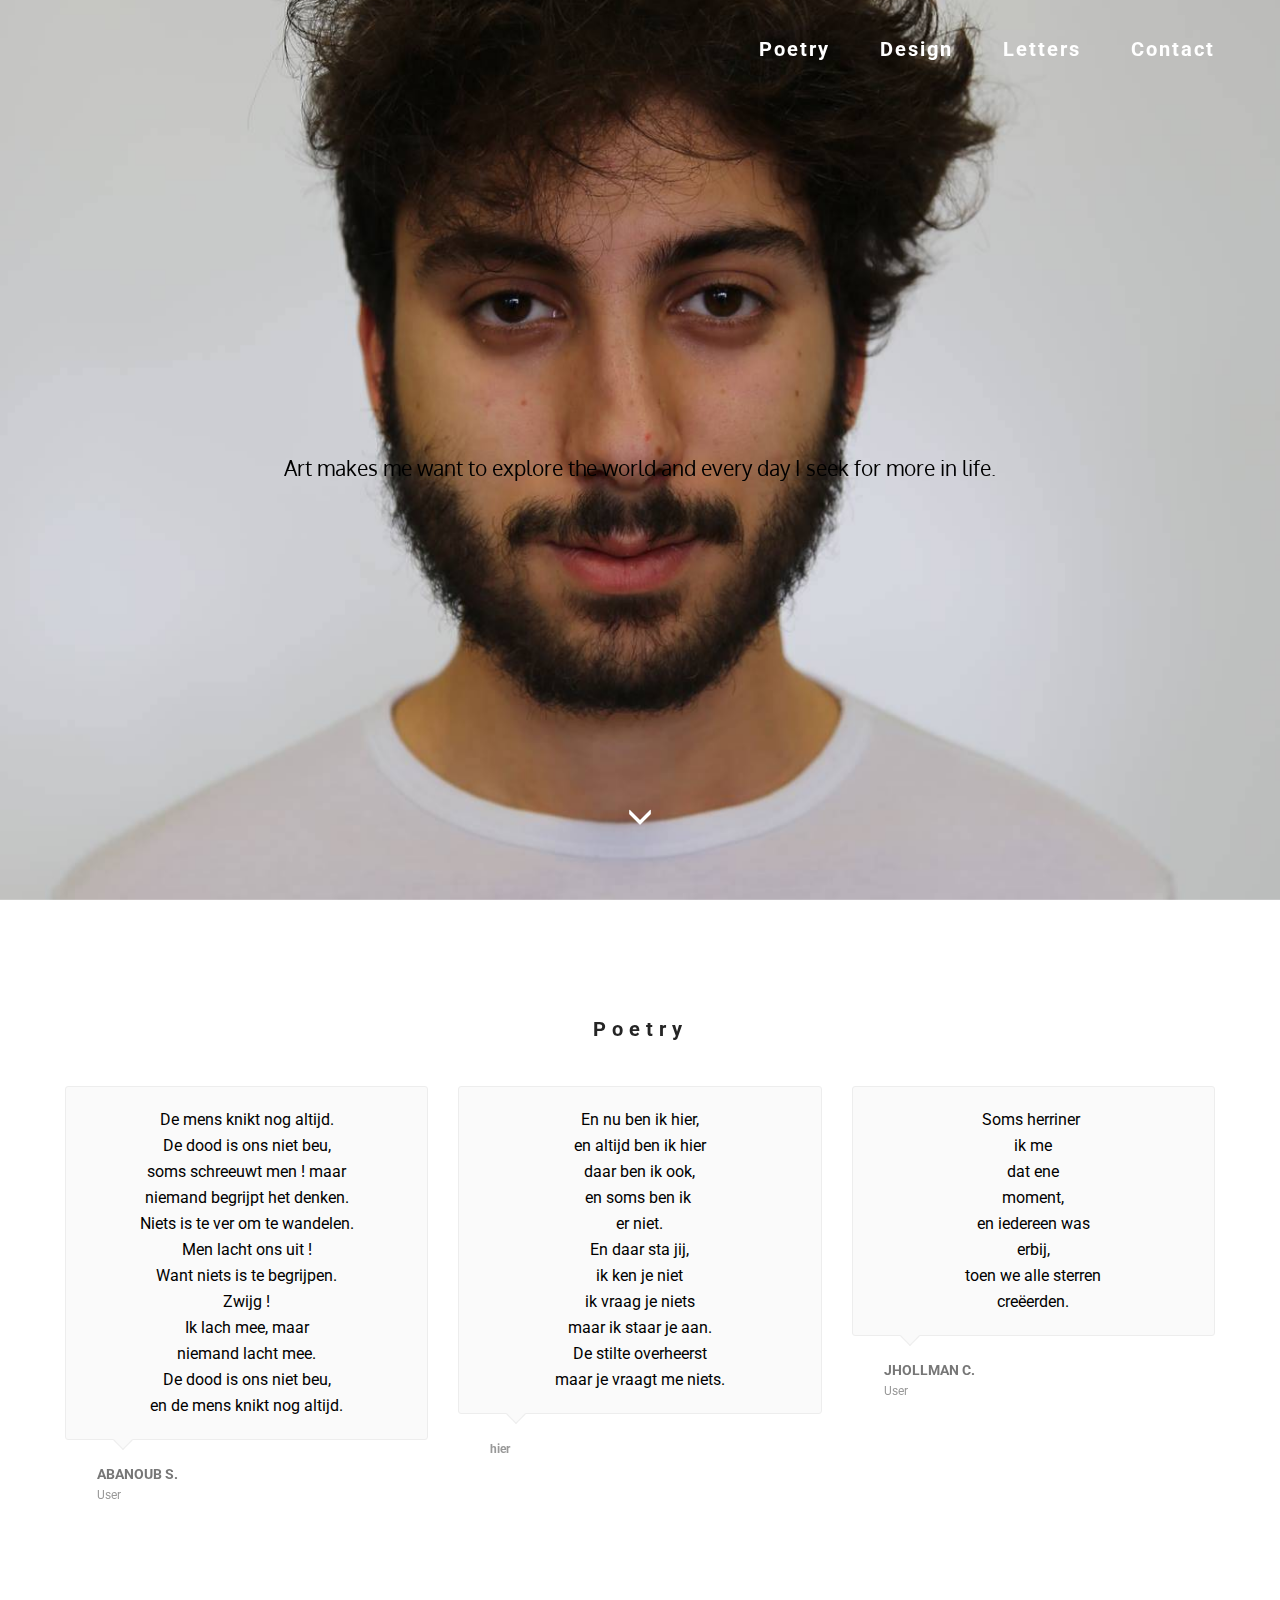
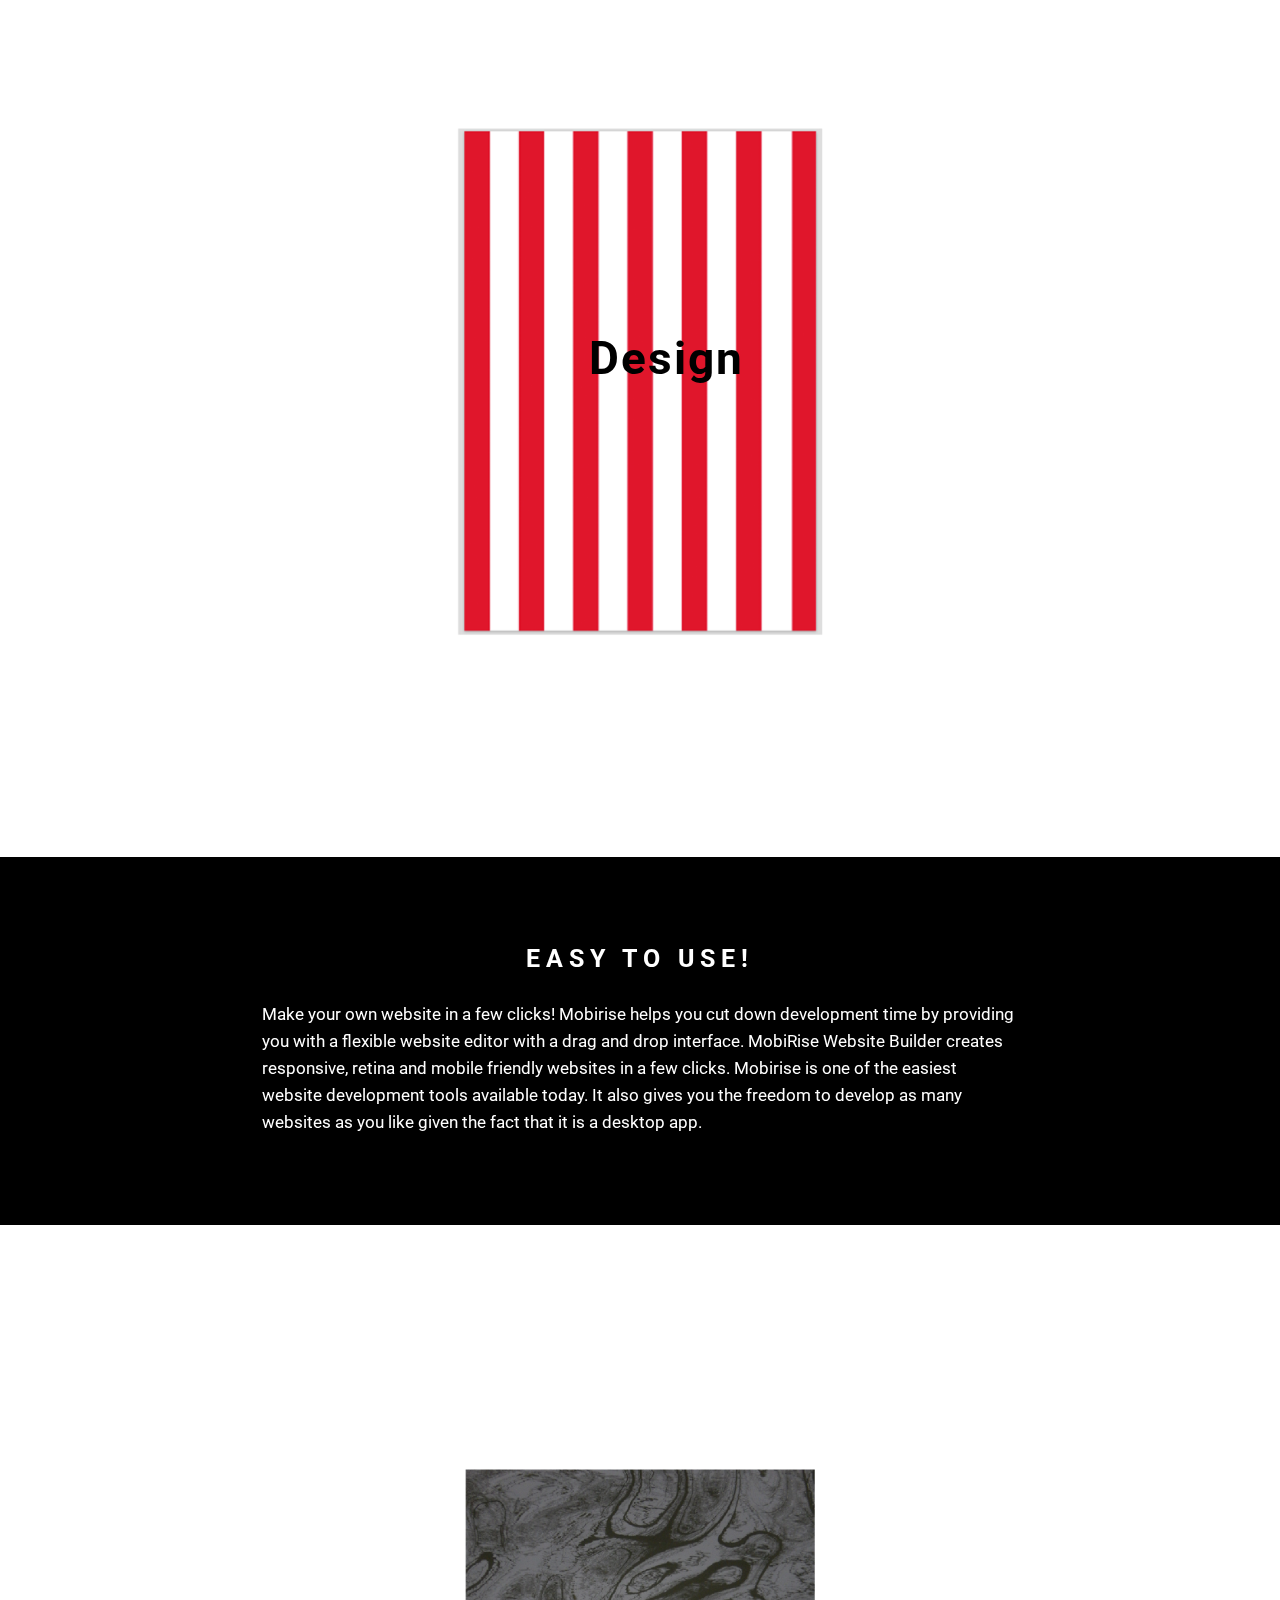
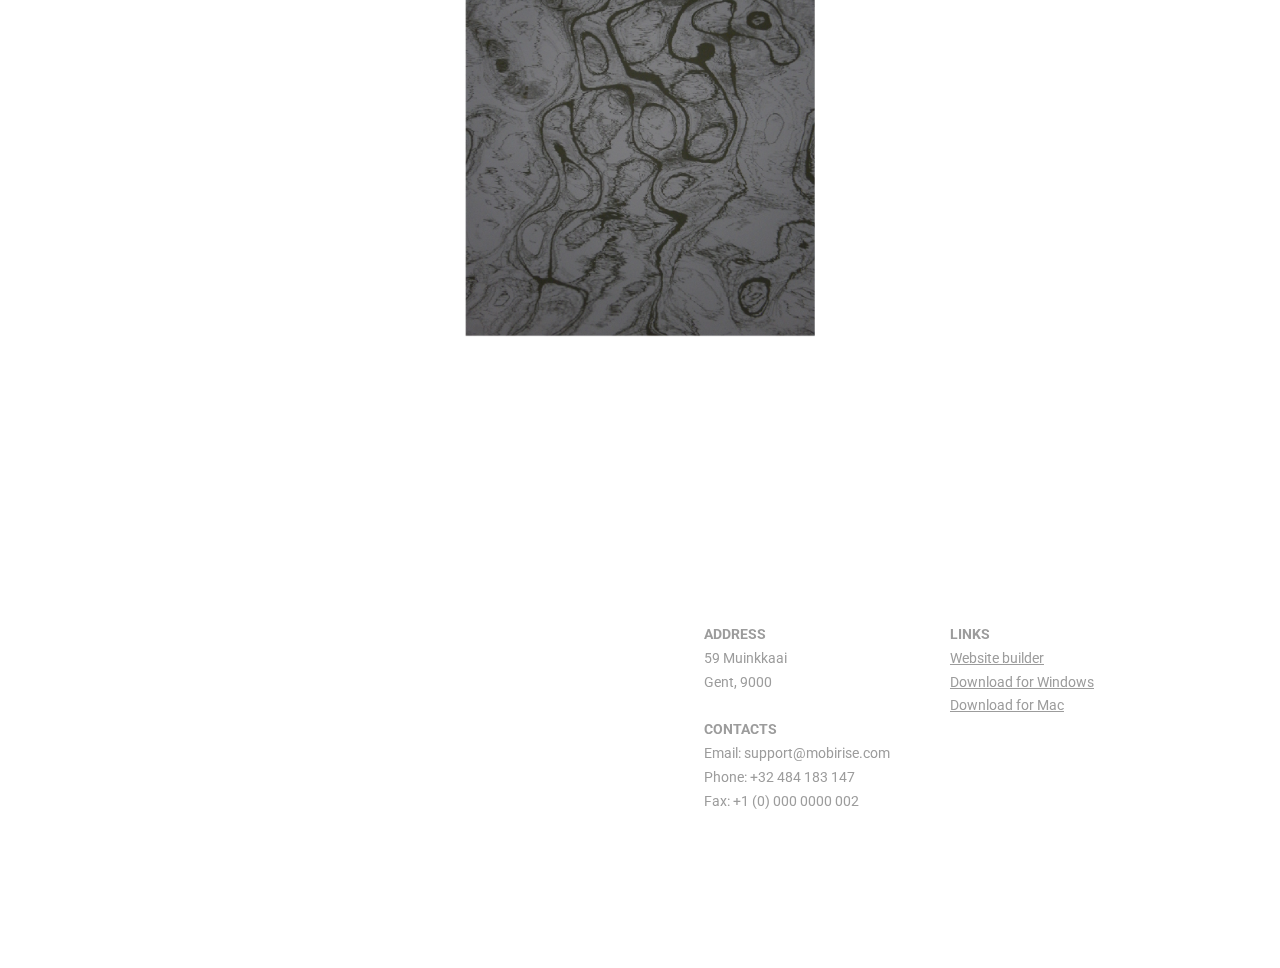
==== commit 42cbff79: "friday 25/11" ====
--- a/index.html
+++ b/index.html
@@ -14,7 +14,6 @@
   <link rel="stylesheet" href="assets/animate.css/animate.min.css">
   <link rel="stylesheet" href="assets/mobirise/css/style.css">
   <link rel="stylesheet" href="assets/mobirise-slider/style.css">
-  <link rel="stylesheet" href="assets/mobirise-gallery/style.css">
   <link rel="stylesheet" href="assets/mobirise/css/mbr-additional.css" type="text/css">
   
   
@@ -40,7 +39,7 @@
     </div>
 </section>
 
-<section class="engine"><a rel="external" href="https://mobirise.com">free offline web page building software</a></section><section class="mbr-box mbr-section mbr-section--relative mbr-section--fixed-size mbr-section--full-height mbr-section--bg-adapted mbr-parallax-background" id="header1-1" style="background-image: url(assets/images/ikke-1365x2048-2.jpg);">
+<section class="engine"><a rel="external" href="https://mobirise.com">easy mobile web maker software</a></section><section class="mbr-box mbr-section mbr-section--relative mbr-section--fixed-size mbr-section--full-height mbr-section--bg-adapted mbr-parallax-background" id="header1-1" style="background-image: url(assets/images/ikke-1365x2048-2.jpg);">
     <div class="mbr-box__magnet mbr-box__magnet--sm-padding mbr-box__magnet--center-center mbr-after-navbar">
         
         <div class="mbr-box__container mbr-section__container container">
@@ -100,7 +99,7 @@
     <div class="mbr-section__container container article-slider mbr-section__container--isolated">
         <div class=" col-sm-8 col-sm-offset-2">
             <ol class="carousel-indicators">
-                <li data-app-prevent-settings="" data-target="#slider2-5" data-slide-to="0" class="active"></li><li data-app-prevent-settings="" data-target="#slider2-5" class="" data-slide-to="1"></li><li data-app-prevent-settings="" data-target="#slider2-5" data-slide-to="2"></li><li data-app-prevent-settings="" data-target="#slider2-5" data-slide-to="3"></li><li data-app-prevent-settings="" data-target="#slider2-5" data-slide-to="4"></li><li data-app-prevent-settings="" data-target="#slider2-5" data-slide-to="5"></li><li data-app-prevent-settings="" data-target="#slider2-5" data-slide-to="6"></li>
+                <li data-app-prevent-settings="" data-target="#slider2-5" class="active" data-slide-to="0"></li><li data-app-prevent-settings="" data-target="#slider2-5" data-slide-to="1"></li><li data-app-prevent-settings="" data-target="#slider2-5" data-slide-to="2"></li><li data-app-prevent-settings="" data-target="#slider2-5" data-slide-to="3"></li><li data-app-prevent-settings="" data-target="#slider2-5" data-slide-to="4"></li><li data-app-prevent-settings="" data-target="#slider2-5" data-slide-to="5"></li><li data-app-prevent-settings="" data-target="#slider2-5" data-slide-to="6"></li>
             </ol>
             <div class="carousel-inner" role="listbox">
                 <div class="mbr-box mbr-section mbr-section--relative mbr-section--fixed-size mbr-section--bg-adapted item dark center active">
@@ -112,7 +111,7 @@
                                 <div class=" col-md-6 col-md-offset-5">  
 
                                 <div class="mbr-hero">
-                                    
+                                    <h1 class="mbr-hero__text">Design</h1>
 
                                     
                                 </div>
@@ -244,130 +243,8 @@
     </div>
 </section>
 
-<section class="mbr-gallery mbr-section mbr-section--no-padding" id="gallery1-6" style="background-color: rgb(76, 105, 114);">
-    <!-- Gallery -->
-    <div class=" mbr-gallery-layout-default">
-        <div>
-            <div class="row mbr-gallery-row no-gutter">
-
-                <div class="col-lg-3 col-md-4 col-sm-6 col-xs-12 mbr-gallery-item">
-
-                     
-
-                    <a href="#lb-gallery1-6" data-slide-to="0" data-toggle="modal">
-                        <img alt="" src="assets/images/slide1-small.jpg">
-                        <span class="icon glyphicon glyphicon-zoom-in"></span>
-                    </a>
-                </div><div class="col-lg-3 col-md-4 col-sm-6 col-xs-12 mbr-gallery-item">
-
-                     
-
-                    <a href="#lb-gallery1-6" data-slide-to="1" data-toggle="modal">
-                        <img alt="" src="assets/images/slide2-small.jpg">
-                        <span class="icon glyphicon glyphicon-zoom-in"></span>
-                    </a>
-                </div><div class="col-lg-3 col-md-4 col-sm-6 col-xs-12 mbr-gallery-item">
-
-                     
-
-                    <a href="#lb-gallery1-6" data-slide-to="2" data-toggle="modal">
-                        <img alt="" src="assets/images/slide3-small.jpg">
-                        <span class="icon glyphicon glyphicon-zoom-in"></span>
-                    </a>
-                </div><div class="col-lg-3 col-md-4 col-sm-6 col-xs-12 mbr-gallery-item">
-
-                     
-
-                    <a href="#lb-gallery1-6" data-slide-to="3" data-toggle="modal">
-                        <img alt="" src="assets/images/slide4-small.jpg">
-                        <span class="icon glyphicon glyphicon-zoom-in"></span>
-                    </a>
-                </div><div class="col-lg-3 col-md-4 col-sm-6 col-xs-12 mbr-gallery-item">
-
-                     
-
-                    <a href="#lb-gallery1-6" data-slide-to="4" data-toggle="modal">
-                        <img alt="" src="assets/images/slide5-small.jpg">
-                        <span class="icon glyphicon glyphicon-zoom-in"></span>
-                    </a>
-                </div><div class="col-lg-3 col-md-4 col-sm-6 col-xs-12 mbr-gallery-item">
-
-                     
-
-                    <a href="#lb-gallery1-6" data-slide-to="5" data-toggle="modal">
-                        <img alt="" src="assets/images/slide6-small.jpg">
-                        <span class="icon glyphicon glyphicon-zoom-in"></span>
-                    </a>
-                </div><div class="col-lg-3 col-md-4 col-sm-6 col-xs-12 mbr-gallery-item">
-
-                     
-
-                    <a href="#lb-gallery1-6" data-slide-to="6" data-toggle="modal">
-                        <img alt="" src="assets/images/slide7-small.jpg">
-                        <span class="icon glyphicon glyphicon-zoom-in"></span>
-                    </a>
-                </div><div class="col-lg-3 col-md-4 col-sm-6 col-xs-12 mbr-gallery-item">
-
-                     
-
-                    <a href="#lb-gallery1-6" data-slide-to="7" data-toggle="modal">
-                        <img alt="" src="assets/images/slide8-small.jpg">
-                        <span class="icon glyphicon glyphicon-zoom-in"></span>
-                    </a>
-                </div>
-            </div>
-        </div>
-        <div class="clearfix"></div>
-    </div>
-
-    <!-- Lightbox -->
-    <div data-app-prevent-settings="" class="mbr-slider modal fade carousel slide" tabindex="-1" data-keyboard="true" data-interval="false" id="lb-gallery1-6">
-        <div class="modal-dialog">
-            <div class="modal-content">
-                <div class="modal-body">
-                    <ol class="carousel-indicators">
-                        <li data-app-prevent-settings="" data-target="#lb-gallery1-6" class=" active" data-slide-to="0"></li><li data-app-prevent-settings="" data-target="#lb-gallery1-6" data-slide-to="1"></li><li data-app-prevent-settings="" data-target="#lb-gallery1-6" data-slide-to="2"></li><li data-app-prevent-settings="" data-target="#lb-gallery1-6" data-slide-to="3"></li><li data-app-prevent-settings="" data-target="#lb-gallery1-6" data-slide-to="4"></li><li data-app-prevent-settings="" data-target="#lb-gallery1-6" data-slide-to="5"></li><li data-app-prevent-settings="" data-target="#lb-gallery1-6" data-slide-to="6"></li><li data-app-prevent-settings="" data-target="#lb-gallery1-6" data-slide-to="7"></li>
-                    </ol>
-                    <div class="carousel-inner">
-                        <div class="item active">
-                            <img alt="" src="assets/images/slide1.jpg">
-                        </div><div class="item">
-                            <img alt="" src="assets/images/slide2.jpg">
-                        </div><div class="item">
-                            <img alt="" src="assets/images/slide3.jpg">
-                        </div><div class="item">
-                            <img alt="" src="assets/images/slide4.jpg">
-                        </div><div class="item">
-                            <img alt="" src="assets/images/slide5.jpg">
-                        </div><div class="item">
-                            <img alt="" src="assets/images/slide6.jpg">
-                        </div><div class="item">
-                            <img alt="" src="assets/images/slide7.jpg">
-                        </div><div class="item">
-                            <img alt="" src="assets/images/slide8.jpg">
-                        </div>
-                    </div>
-                    <a class="left carousel-control" role="button" data-slide="prev" href="#lb-gallery1-6">
-                        <span class="glyphicon glyphicon-menu-left" aria-hidden="true"></span>
-                        <span class="sr-only">Previous</span>
-                    </a>
-                    <a class="right carousel-control" role="button" data-slide="next" href="#lb-gallery1-6">
-                        <span class="glyphicon glyphicon-menu-right" aria-hidden="true"></span>
-                        <span class="sr-only">Next</span>
-                    </a>
-
-                    <a class="close" href="#" role="button" data-dismiss="modal">
-                        <span class="glyphicon glyphicon-remove" aria-hidden="true"></span>
-                        <span class="sr-only">Close</span>
-                    </a>
-                </div>
-            </div>
-        </div>
-    </div>
-</section>
-
-<section class="mbr-section mbr-section--relative mbr-section--fixed-size mbr-parallax-background" id="content5-8" style="background-image: url(assets/images/bg3.jpg);">
-    <div class="mbr-overlay" style="opacity: 0.2; background-color: rgb(40, 50, 78);"></div>
+<section class="mbr-section mbr-section--relative mbr-section--fixed-size" id="content5-8" style="background-color: rgb(0, 0, 0);">
+    
     <div class="mbr-section__container container mbr-section__container--first" style="padding-top: 93px;">
         <div class="mbr-header mbr-header--wysiwyg row">
             <div class="col-sm-8 col-sm-offset-2">
@@ -384,20 +261,114 @@
     
 </section>
 
-<section class="mbr-section" id="content1-9">
-    <div class="mbr-section__container container mbr-section__container--first">
-        <div class="row">
-            <div class="mbr-article mbr-article--wysiwyg col-sm-8 col-sm-offset-2"><p>Make your own website in a few clicks! Mobirise helps you cut down development time by providing you with a flexible website editor with a drag and drop interface. MobiRise Website Builder creates responsive, retina and mobile friendly websites in a few clicks. Mobirise is one of the easiest website development tools available today. It also gives you the freedom to develop as many websites as you like given the fact that it is a desktop app.</p></div>
-        </div>
-    </div>
-</section>
-
-<section class="mbr-section" id="buttons1-a">
-    <div class="mbr-section__container container mbr-section__container--last">
-        <div class="row">
-            <div class="col-sm-8 col-sm-offset-2">
-                <div class="mbr-buttons mbr-buttons--center"><a class="mbr-buttons__btn btn btn-lg btn-danger" href="https://mobirise.com/mobirise-free-win.zip">DOWNLOAD FOR WIN</a> <a class="mbr-buttons__btn btn btn-lg btn-default" href="https://mobirise.com/mobirise-free-mac.zip">DOWNLOAD FOR MAC</a></div>
-            </div>
+<section class="mbr-slider mbr-section mbr-section--no-padding carousel slide" data-ride="carousel" data-wrap="true" data-interval="5000" id="slider2-d">
+    <div class="mbr-section__container container article-slider mbr-section__container--isolated">
+        <div class=" col-sm-8 col-sm-offset-2">
+            <ol class="carousel-indicators">
+                <li data-app-prevent-settings="" data-target="#slider2-d" data-slide-to="0" class="active"></li><li data-app-prevent-settings="" data-target="#slider2-d" class="" data-slide-to="1"></li><li data-app-prevent-settings="" data-target="#slider2-d" data-slide-to="2"></li><li data-app-prevent-settings="" data-target="#slider2-d" data-slide-to="3"></li><li data-app-prevent-settings="" data-target="#slider2-d" data-slide-to="4"></li>
+            </ol>
+            <div class="carousel-inner" role="listbox">
+                <div class="mbr-box mbr-section mbr-section--relative mbr-section--fixed-size mbr-section--bg-adapted item dark center active">
+                    <div class="mbr-box__magnet mbr-box__magnet--center-right">
+                                            
+                        <div>
+                            <img src="assets/images/water-collection-2000x2000-40.png">
+                            <div class="row">
+                                <div class=" col-md-6 col-md-offset-5">  
+
+                                <div class="mbr-hero">
+                                    
+
+                                    
+                                </div>
+                                
+                                </div>
+                            </div>
+                        </div>
+                    </div>
+                </div><div class="mbr-box mbr-section mbr-section--relative mbr-section--fixed-size mbr-section--bg-adapted item dark center">
+                    <div class="mbr-box__magnet mbr-box__magnet--center-center">
+                                            
+                        <div>
+                            <img src="assets/images/water-2-2000x2000-94.png">
+                            <div class="row">
+                                <div class=" col-md-8 col-md-offset-2">  
+
+                                <div class="mbr-hero">
+                                    
+
+                                    
+                                </div>
+                                
+                                </div>
+                            </div>
+                        </div>
+                    </div>
+                </div><div class="mbr-box mbr-section mbr-section--relative mbr-section--fixed-size mbr-section--bg-adapted item dark center">
+                    <div class="mbr-box__magnet mbr-box__magnet--center-center">
+                                            
+                        <div>
+                            <img src="assets/images/water-3-2000x2000-97.png">
+                            <div class="row">
+                                <div class=" col-md-8 col-md-offset-2">  
+
+                                <div class="mbr-hero">
+                                    
+
+                                    
+                                </div>
+                                
+                                </div>
+                            </div>
+                        </div>
+                    </div>
+                </div><div class="mbr-box mbr-section mbr-section--relative mbr-section--fixed-size mbr-section--bg-adapted item dark center">
+                    <div class="mbr-box__magnet mbr-box__magnet--center-center">
+                                            
+                        <div>
+                            <img src="assets/images/water-4-2000x2000-52.png">
+                            <div class="row">
+                                <div class=" col-md-8 col-md-offset-2">  
+
+                                <div class="mbr-hero">
+                                    
+
+                                    
+                                </div>
+                                
+                                </div>
+                            </div>
+                        </div>
+                    </div>
+                </div><div class="mbr-box mbr-section mbr-section--relative mbr-section--fixed-size mbr-section--bg-adapted item dark center">
+                    <div class="mbr-box__magnet mbr-box__magnet--center-center">
+                                            
+                        <div>
+                            <img src="assets/images/water-5-2000x2000-70.png">
+                            <div class="row">
+                                <div class=" col-md-8 col-md-offset-2">  
+
+                                <div class="mbr-hero">
+                                    
+
+                                    
+                                </div>
+                                
+                                </div>
+                            </div>
+                        </div>
+                    </div>
+                </div>
+            </div>
+            
+            <a data-app-prevent-settings="" class="left carousel-control" role="button" data-slide="prev" href="#slider2-d">
+                <span class="glyphicon glyphicon-menu-left" aria-hidden="true"></span>
+                <span class="sr-only">Previous</span>
+            </a>
+            <a data-app-prevent-settings="" class="right carousel-control" role="button" data-slide="next" href="#slider2-d">
+                <span class="glyphicon glyphicon-menu-right" aria-hidden="true"></span>
+                <span class="sr-only">Next</span>
+            </a>
         </div>
     </div>
 </section>
@@ -433,10 +404,7 @@
   <script src="assets/smooth-scroll/SmoothScroll.js"></script>
   <script src="assets/jarallax/jarallax.js"></script>
   <script src="assets/bootstrap-carousel-swipe/bootstrap-carousel-swipe.js"></script>
-  <script src="assets/masonry/masonry.pkgd.min.js"></script>
-  <script src="assets/imagesloaded/imagesloaded.pkgd.min.js"></script>
   <script src="assets/mobirise/js/script.js"></script>
-  <script src="assets/mobirise-gallery/script.js"></script>
   
   <!-- Paste any valid HTML code here. The code will be inserted to the end of <body> section, right before </body> -->
 </body>
--- a/assets/mobirise/css/mbr-additional.css
+++ b/assets/mobirise/css/mbr-additional.css
@@ -28,6 +28,10 @@
 #slider2-5 P {
   text-align: left;
 }
+#slider2-5 H1 {
+  color: #000000;
+  text-align: left;
+}
 #content5-8 .mbr-header .mbr-header__text {
   text-align: center;
   color: #fff;
@@ -38,6 +42,9 @@
 }
 #content5-8 .mbr-article {
   color: #fff;
+}
+#slider2-d H1 {
+  text-align: left;
 }
 #menu-0 .mbr-brand__name {
   font-size: 16px;
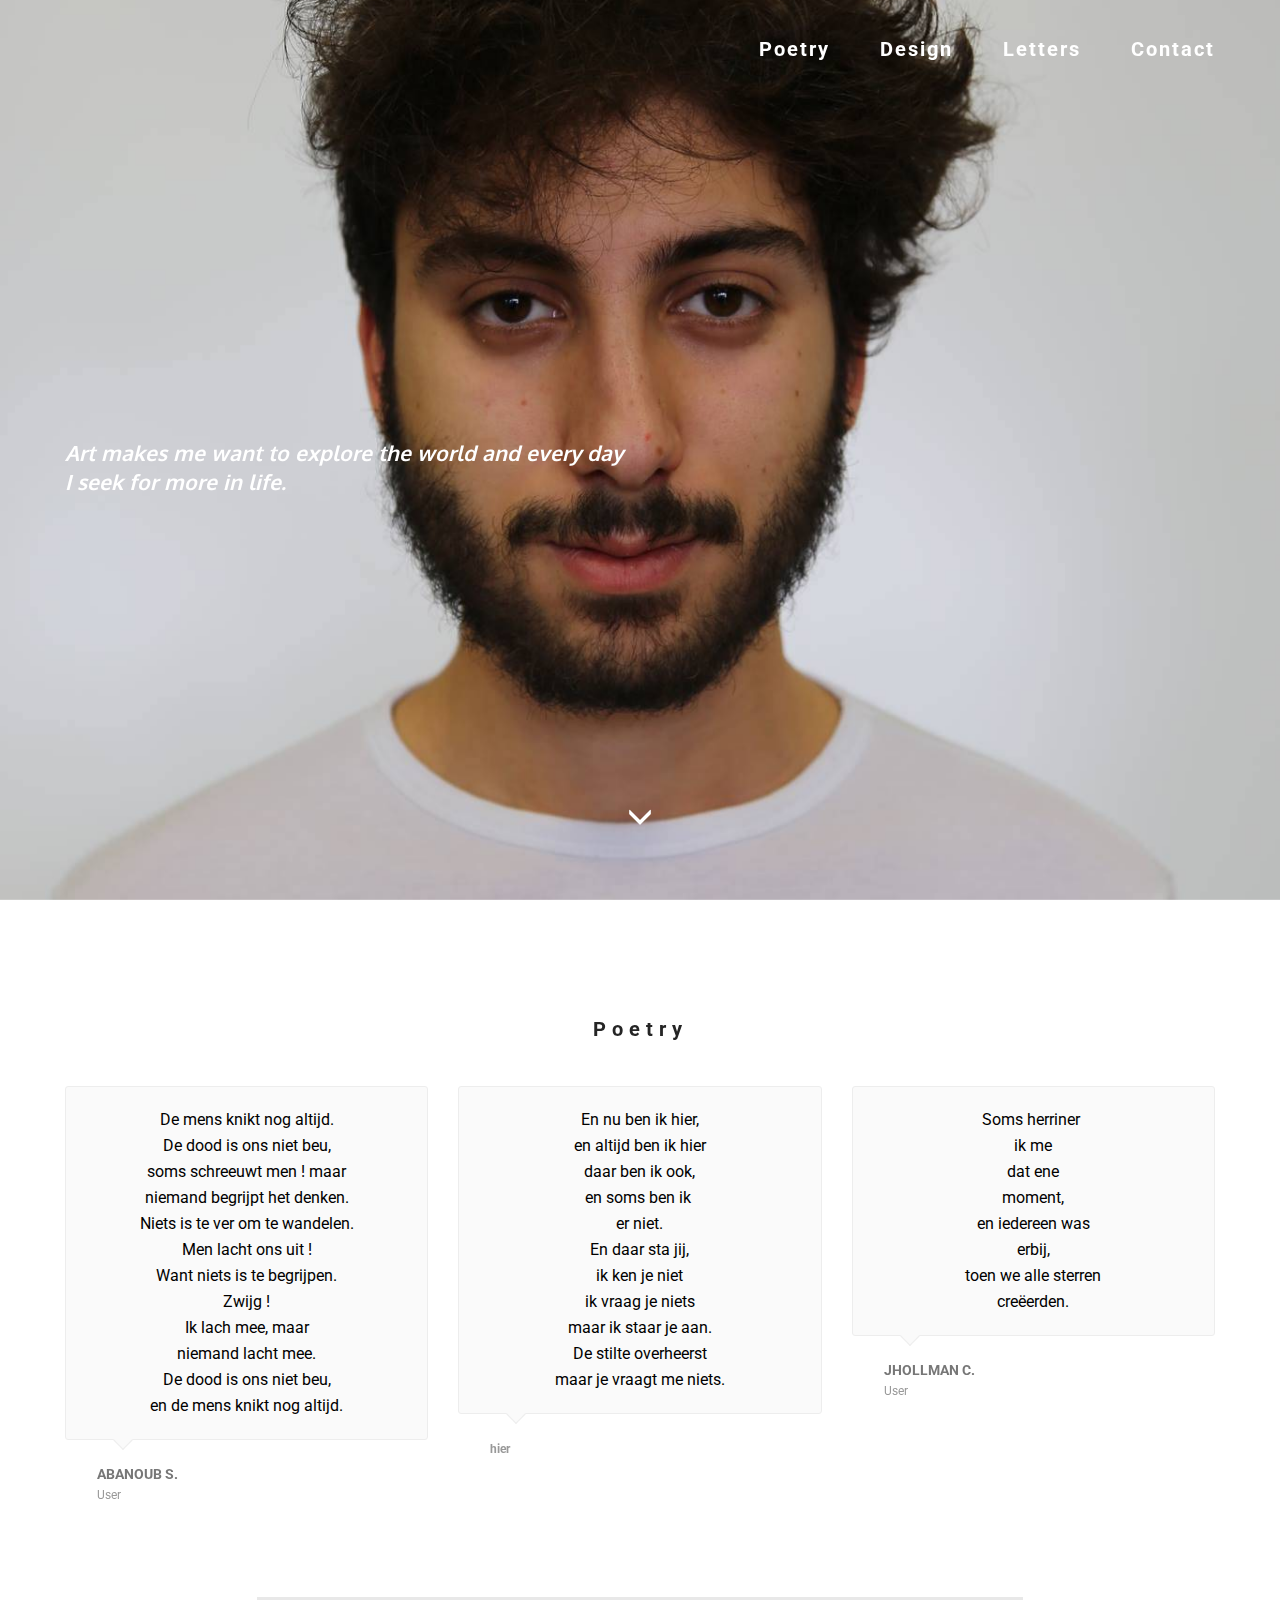
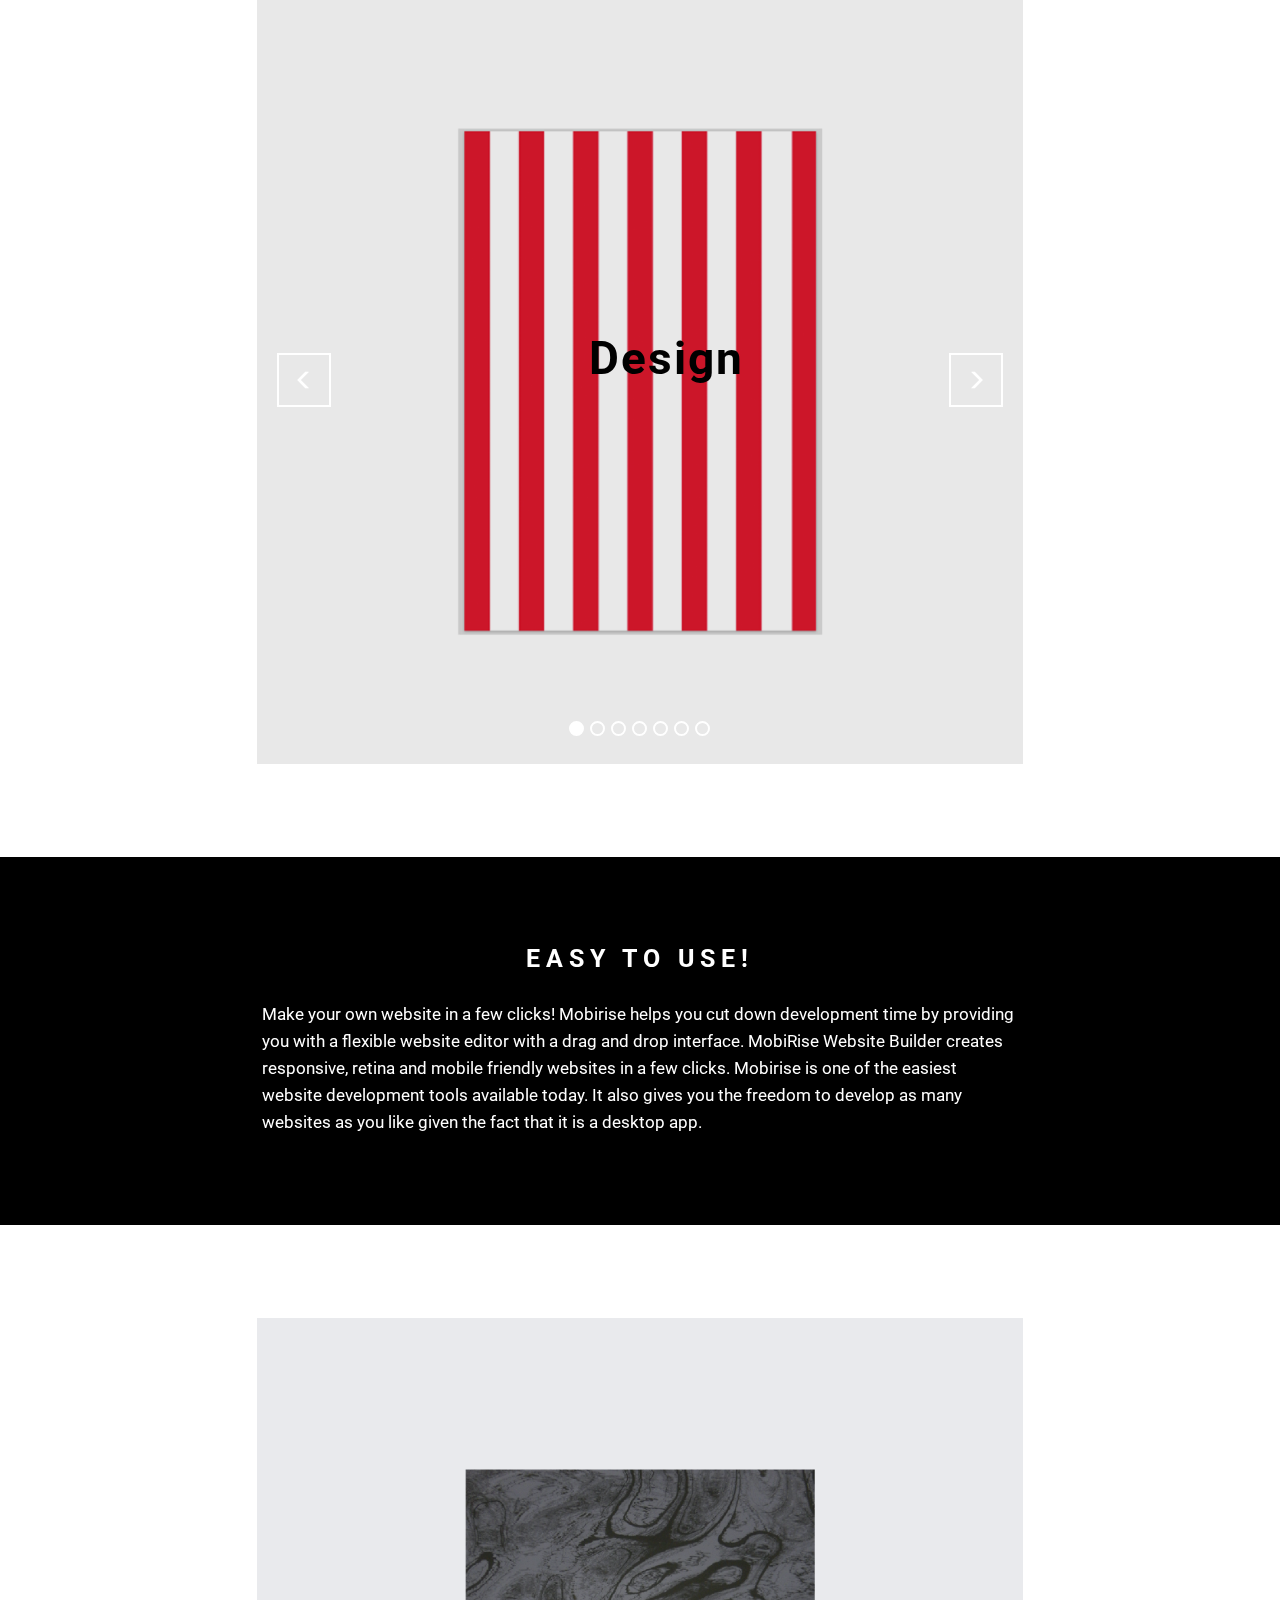
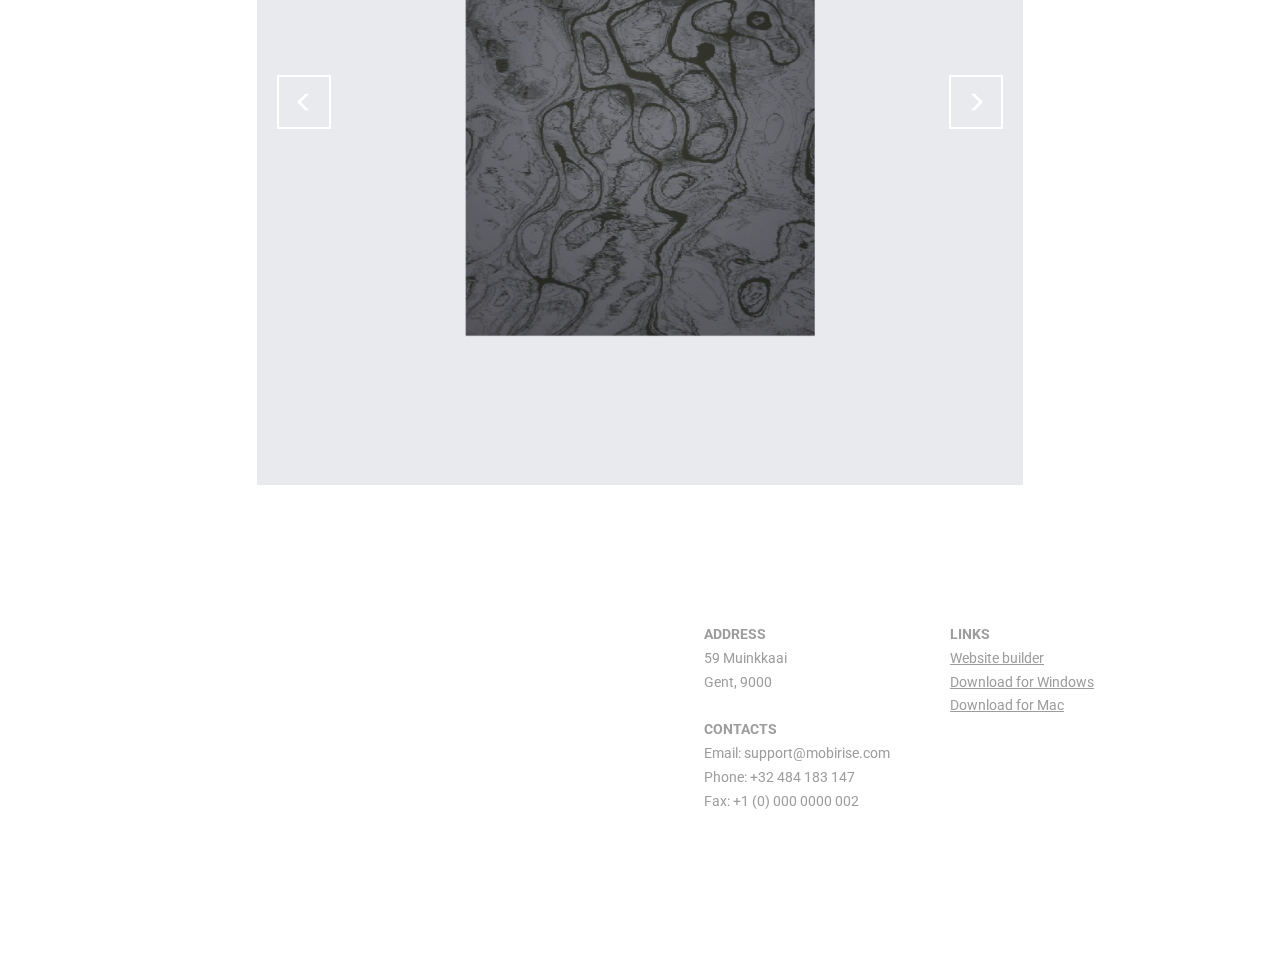
==== commit b13446fe: "vrijdag laatste" ====
--- a/index.html
+++ b/index.html
@@ -39,15 +39,15 @@
     </div>
 </section>
 
-<section class="engine"><a rel="external" href="https://mobirise.com">easy mobile web maker software</a></section><section class="mbr-box mbr-section mbr-section--relative mbr-section--fixed-size mbr-section--full-height mbr-section--bg-adapted mbr-parallax-background" id="header1-1" style="background-image: url(assets/images/ikke-1365x2048-2.jpg);">
-    <div class="mbr-box__magnet mbr-box__magnet--sm-padding mbr-box__magnet--center-center mbr-after-navbar">
+<section class="engine"><a rel="external" href="https://mobirise.com">top mobile web design software download</a></section><section class="mbr-box mbr-section mbr-section--relative mbr-section--fixed-size mbr-section--full-height mbr-section--bg-adapted mbr-parallax-background" id="header1-1" style="background-image: url(assets/images/ikke-1365x2048-2.jpg);">
+    <div class="mbr-box__magnet mbr-box__magnet--sm-padding mbr-box__magnet--center-left mbr-after-navbar">
         
         <div class="mbr-box__container mbr-section__container container">
-            <div class="mbr-box mbr-box--stretched"><div class="mbr-box__magnet mbr-box__magnet--center-center">
-                <div class="row"><div class=" col-sm-8 col-sm-offset-2">
+            <div class="mbr-box mbr-box--stretched"><div class="mbr-box__magnet mbr-box__magnet--center-left">
+                <div class="row"><div class=" col-sm-6">
                     <div class="mbr-hero animated fadeInUp">
                         
-                        <p class="mbr-hero__subtext">Art makes me want to explore the world and every day I seek for more in life.<br></p>
+                        <p class="mbr-hero__subtext"><em><strong>Art makes me want to explore the world and every day I seek for more in life.</strong></em><br></p>
                     </div>
                     
                 </div></div>
@@ -99,12 +99,12 @@
     <div class="mbr-section__container container article-slider mbr-section__container--isolated">
         <div class=" col-sm-8 col-sm-offset-2">
             <ol class="carousel-indicators">
-                <li data-app-prevent-settings="" data-target="#slider2-5" class="active" data-slide-to="0"></li><li data-app-prevent-settings="" data-target="#slider2-5" data-slide-to="1"></li><li data-app-prevent-settings="" data-target="#slider2-5" data-slide-to="2"></li><li data-app-prevent-settings="" data-target="#slider2-5" data-slide-to="3"></li><li data-app-prevent-settings="" data-target="#slider2-5" data-slide-to="4"></li><li data-app-prevent-settings="" data-target="#slider2-5" data-slide-to="5"></li><li data-app-prevent-settings="" data-target="#slider2-5" data-slide-to="6"></li>
+                <li data-app-prevent-settings="" data-target="#slider2-5" data-slide-to="0" class="active"></li><li data-app-prevent-settings="" data-target="#slider2-5" data-slide-to="1"></li><li data-app-prevent-settings="" data-target="#slider2-5" data-slide-to="2"></li><li data-app-prevent-settings="" data-target="#slider2-5" data-slide-to="3"></li><li data-app-prevent-settings="" data-target="#slider2-5" data-slide-to="4"></li><li data-app-prevent-settings="" data-target="#slider2-5" data-slide-to="5"></li><li data-app-prevent-settings="" data-target="#slider2-5" class="" data-slide-to="6"></li>
             </ol>
             <div class="carousel-inner" role="listbox">
                 <div class="mbr-box mbr-section mbr-section--relative mbr-section--fixed-size mbr-section--bg-adapted item dark center active">
                     <div class="mbr-box__magnet mbr-box__magnet--center-right">
-                                            
+                    <div class="mbr-overlay" style="opacity: 0.1; background-color: rgb(34, 34, 34);"></div>                        
                         <div>
                             <img src="assets/images/untitled-1-2000x2000-37.png">
                             <div class="row">
@@ -122,7 +122,7 @@
                     </div>
                 </div><div class="mbr-box mbr-section mbr-section--relative mbr-section--fixed-size mbr-section--bg-adapted item dark center">
                     <div class="mbr-box__magnet mbr-box__magnet--center-left">
-                                            
+                    <div class="mbr-overlay" style="opacity: 0.1; background-color: rgb(0, 0, 0);"></div>                        
                         <div>
                             <img src="assets/images/untitled7-2000x2000-61.png">
                             <div class="row">
@@ -140,7 +140,7 @@
                     </div>
                 </div><div class="mbr-box mbr-section mbr-section--relative mbr-section--fixed-size mbr-section--bg-adapted item dark center">
                     <div class="mbr-box__magnet mbr-box__magnet--center-left">
-                    <div class="mbr-overlay" style="opacity: 0.1; background-color: rgb(255, 255, 255);"></div>                        
+                    <div class="mbr-overlay" style="opacity: 0.1; background-color: rgb(0, 0, 0);"></div>                        
                         <div>
                             <img src="assets/images/untitled-2-2000x2000-60.png">
                             <div class="row">
@@ -158,7 +158,7 @@
                     </div>
                 </div><div class="mbr-box mbr-section mbr-section--relative mbr-section--fixed-size mbr-section--bg-adapted item dark center">
                     <div class="mbr-box__magnet mbr-box__magnet--center-center">
-                                            
+                    <div class="mbr-overlay" style="opacity: 0.1;"></div>                        
                         <div>
                             <img src="assets/images/untitled-3-2000x2000-4.png">
                             <div class="row">
@@ -176,7 +176,7 @@
                     </div>
                 </div><div class="mbr-box mbr-section mbr-section--relative mbr-section--fixed-size mbr-section--bg-adapted item dark center">
                     <div class="mbr-box__magnet mbr-box__magnet--center-center">
-                                            
+                    <div class="mbr-overlay" style="opacity: 0.1;"></div>                        
                         <div>
                             <img src="assets/images/untitled-4-2000x2000-56.png">
                             <div class="row">
@@ -194,7 +194,7 @@
                     </div>
                 </div><div class="mbr-box mbr-section mbr-section--relative mbr-section--fixed-size mbr-section--bg-adapted item dark center">
                     <div class="mbr-box__magnet mbr-box__magnet--center-center">
-                                            
+                    <div class="mbr-overlay" style="opacity: 0.1;"></div>                        
                         <div>
                             <img src="assets/images/untitled-5-2000x2000-55.png">
                             <div class="row">
@@ -212,7 +212,7 @@
                     </div>
                 </div><div class="mbr-box mbr-section mbr-section--relative mbr-section--fixed-size mbr-section--bg-adapted item dark center">
                     <div class="mbr-box__magnet mbr-box__magnet--center-left">
-                                            
+                    <div class="mbr-overlay" style="opacity: 0.1;"></div>                        
                         <div>
                             <img src="assets/images/untitled-6-2000x2000-71.png">
                             <div class="row">
@@ -261,16 +261,14 @@
     
 </section>
 
-<section class="mbr-slider mbr-section mbr-section--no-padding carousel slide" data-ride="carousel" data-wrap="true" data-interval="5000" id="slider2-d">
+<section class="mbr-slider mbr-section mbr-section--no-padding carousel slide" data-ride="carousel" data-wrap="true" data-interval="false" id="slider2-d">
     <div class="mbr-section__container container article-slider mbr-section__container--isolated">
         <div class=" col-sm-8 col-sm-offset-2">
-            <ol class="carousel-indicators">
-                <li data-app-prevent-settings="" data-target="#slider2-d" data-slide-to="0" class="active"></li><li data-app-prevent-settings="" data-target="#slider2-d" class="" data-slide-to="1"></li><li data-app-prevent-settings="" data-target="#slider2-d" data-slide-to="2"></li><li data-app-prevent-settings="" data-target="#slider2-d" data-slide-to="3"></li><li data-app-prevent-settings="" data-target="#slider2-d" data-slide-to="4"></li>
-            </ol>
+            
             <div class="carousel-inner" role="listbox">
                 <div class="mbr-box mbr-section mbr-section--relative mbr-section--fixed-size mbr-section--bg-adapted item dark center active">
                     <div class="mbr-box__magnet mbr-box__magnet--center-right">
-                                            
+                    <div class="mbr-overlay" style="opacity: 0.1; background-color: rgb(40, 50, 78);"></div>                        
                         <div>
                             <img src="assets/images/water-collection-2000x2000-40.png">
                             <div class="row">
@@ -288,7 +286,7 @@
                     </div>
                 </div><div class="mbr-box mbr-section mbr-section--relative mbr-section--fixed-size mbr-section--bg-adapted item dark center">
                     <div class="mbr-box__magnet mbr-box__magnet--center-center">
-                                            
+                    <div class="mbr-overlay" style="opacity: 0.2; background-color: rgb(40, 50, 78);"></div>                        
                         <div>
                             <img src="assets/images/water-2-2000x2000-94.png">
                             <div class="row">
@@ -306,7 +304,7 @@
                     </div>
                 </div><div class="mbr-box mbr-section mbr-section--relative mbr-section--fixed-size mbr-section--bg-adapted item dark center">
                     <div class="mbr-box__magnet mbr-box__magnet--center-center">
-                                            
+                    <div class="mbr-overlay" style="opacity: 0.3; background-color: rgb(40, 50, 78);"></div>                        
                         <div>
                             <img src="assets/images/water-3-2000x2000-97.png">
                             <div class="row">
@@ -324,7 +322,7 @@
                     </div>
                 </div><div class="mbr-box mbr-section mbr-section--relative mbr-section--fixed-size mbr-section--bg-adapted item dark center">
                     <div class="mbr-box__magnet mbr-box__magnet--center-center">
-                                            
+                    <div class="mbr-overlay" style="opacity: 1; background-color: rgb(40, 50, 78);"></div>                        
                         <div>
                             <img src="assets/images/water-4-2000x2000-52.png">
                             <div class="row">
@@ -342,11 +340,65 @@
                     </div>
                 </div><div class="mbr-box mbr-section mbr-section--relative mbr-section--fixed-size mbr-section--bg-adapted item dark center">
                     <div class="mbr-box__magnet mbr-box__magnet--center-center">
-                                            
+                    <div class="mbr-overlay" style="opacity: 0.1;"></div>                        
                         <div>
                             <img src="assets/images/water-5-2000x2000-70.png">
                             <div class="row">
                                 <div class=" col-md-8 col-md-offset-2">  
+
+                                <div class="mbr-hero">
+                                    
+
+                                    
+                                </div>
+                                
+                                </div>
+                            </div>
+                        </div>
+                    </div>
+                </div><div class="mbr-box mbr-section mbr-section--relative mbr-section--fixed-size mbr-section--bg-adapted item dark center">
+                    <div class="mbr-box__magnet mbr-box__magnet--center-center">
+                    <div class="mbr-overlay" style="opacity: 0.3; background-color: rgb(40, 50, 78);"></div>                        
+                        <div>
+                            <img src="assets/images/water-3-2000x2000-97.png">
+                            <div class="row">
+                                <div class=" col-md-8 col-md-offset-2">  
+
+                                <div class="mbr-hero">
+                                    
+
+                                    
+                                </div>
+                                
+                                </div>
+                            </div>
+                        </div>
+                    </div>
+                </div><div class="mbr-box mbr-section mbr-section--relative mbr-section--fixed-size mbr-section--bg-adapted item dark center">
+                    <div class="mbr-box__magnet mbr-box__magnet--center-right">
+                    <div class="mbr-overlay" style="opacity: 0.1; background-color: rgb(40, 50, 78);"></div>                        
+                        <div>
+                            <img src="assets/images/water-collection-2000x2000-40.png">
+                            <div class="row">
+                                <div class=" col-md-6 col-md-offset-5">  
+
+                                <div class="mbr-hero">
+                                    
+
+                                    
+                                </div>
+                                
+                                </div>
+                            </div>
+                        </div>
+                    </div>
+                </div><div class="mbr-box mbr-section mbr-section--relative mbr-section--fixed-size mbr-section--bg-adapted item dark center">
+                    <div class="mbr-box__magnet mbr-box__magnet--center-right">
+                    <div class="mbr-overlay" style="opacity: 0.1; background-color: rgb(40, 50, 78);"></div>                        
+                        <div>
+                            <img src="assets/images/water-collection-2000x2000-40.png">
+                            <div class="row">
+                                <div class=" col-md-6 col-md-offset-5">  
 
                                 <div class="mbr-hero">
                                     
--- a/assets/mobirise/css/mbr-additional.css
+++ b/assets/mobirise/css/mbr-additional.css
@@ -13,10 +13,10 @@
   font-size: 20px;
 }
 #header1-1 P {
-  color: #000000;
+  color: #ffffff;
   font-family: 'Oxygen', sans-serif;
   font-size: 21px;
-  text-align: center;
+  text-align: left;
 }
 #testimonials1-2 .mbr-reviews__text P {
   text-align: center;
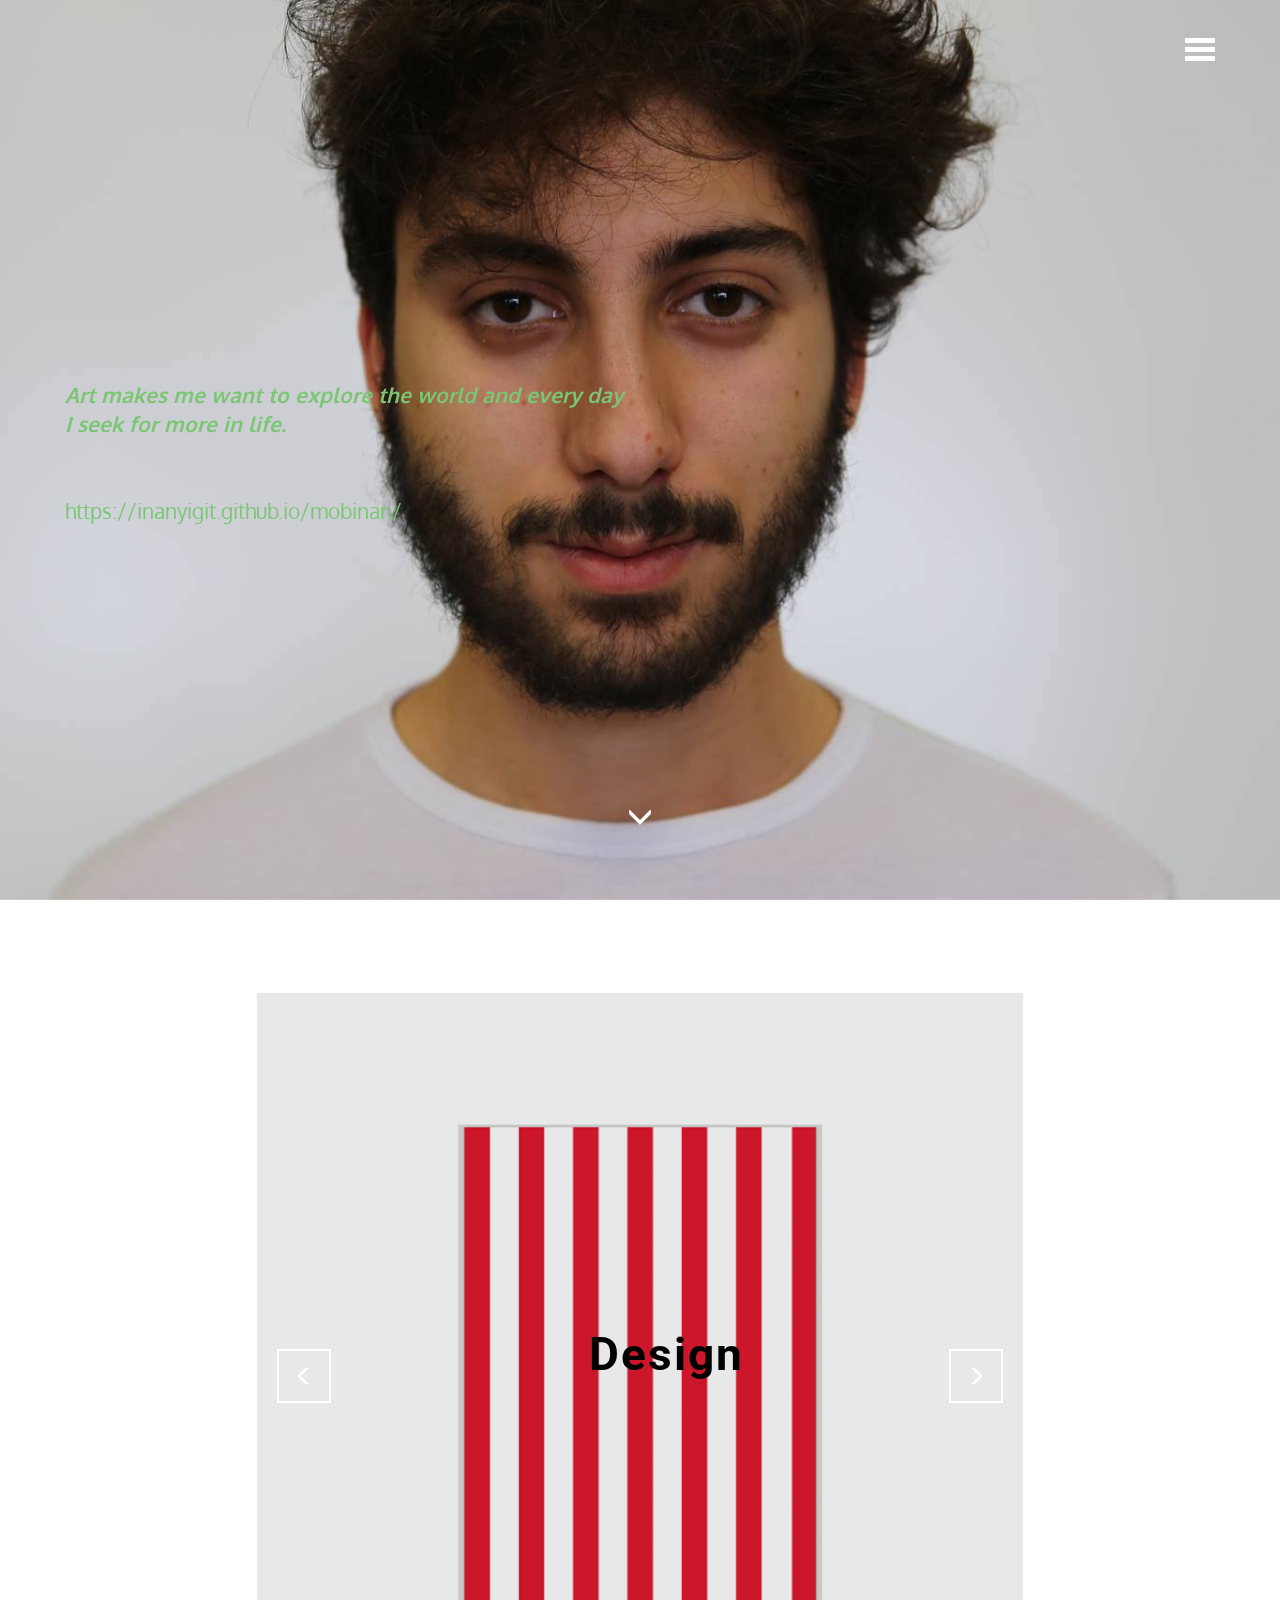
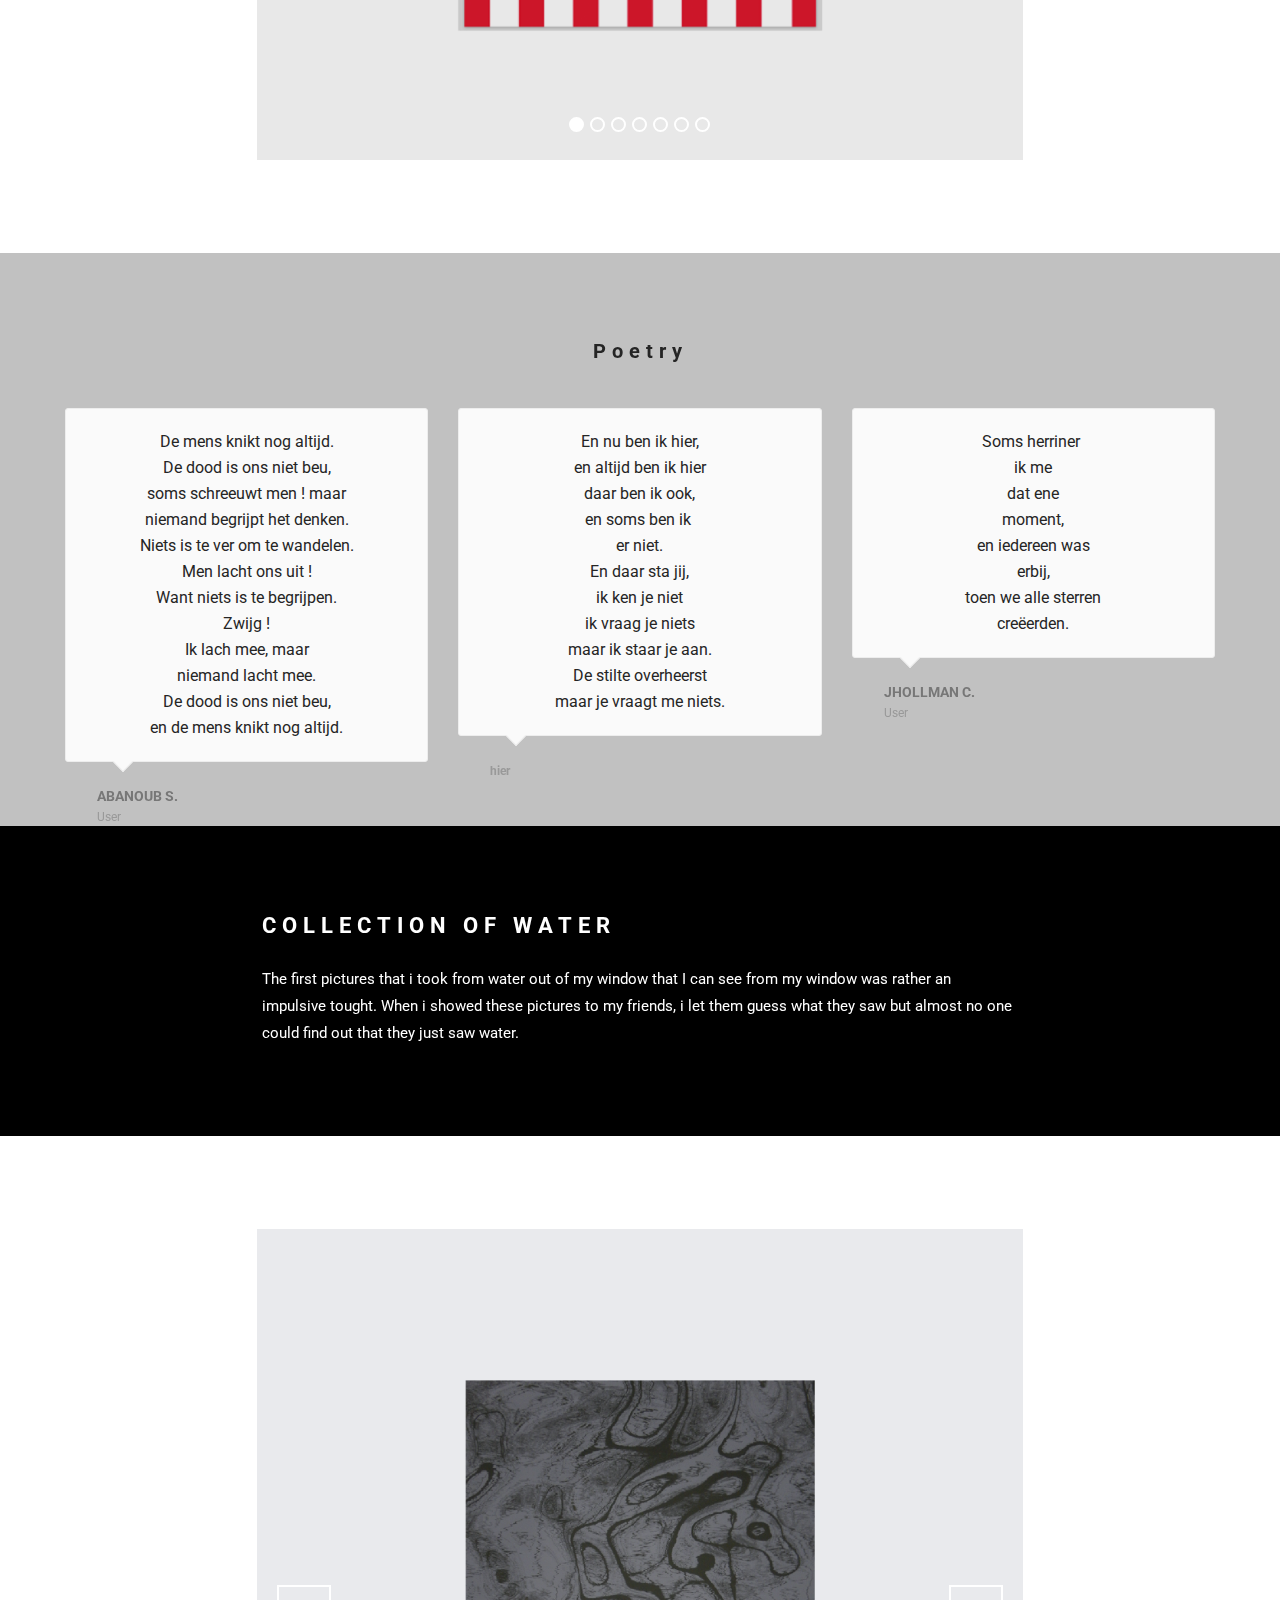
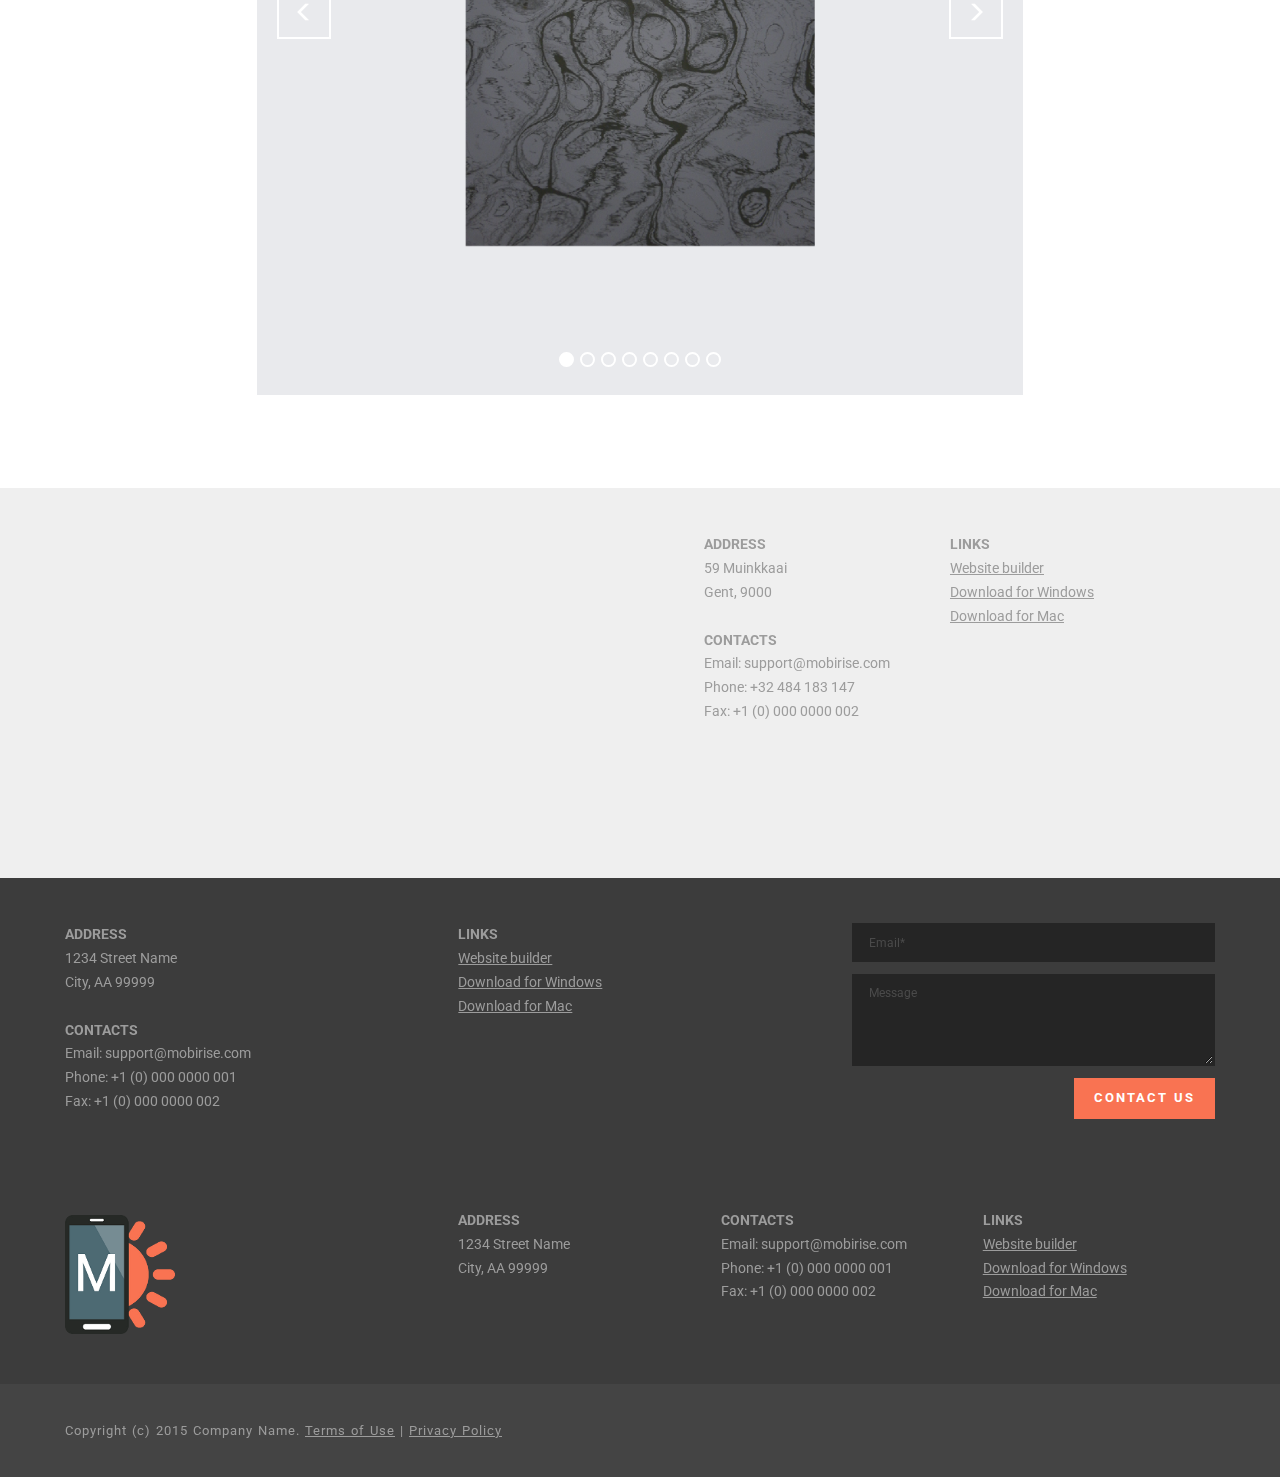
==== commit c1b40ffe: "friday end" ====
--- a/index.html
+++ b/index.html
@@ -20,7 +20,7 @@
   <!-- Paste any valid HTML code here. The code will be inserted to the end of <head> section, right before </head> -->
 </head>
 <body>
-<section class="mbr-navbar mbr-navbar--freeze mbr-navbar--absolute mbr-navbar--transparent mbr-navbar--auto-collapse" id="menu-0">
+<section class="mbr-navbar mbr-navbar--freeze mbr-navbar--absolute mbr-navbar--transparent mbr-navbar--collapsed" id="menu-0">
     <div class="mbr-navbar__section mbr-section">
         <div class="mbr-section__container container">
             <div class="mbr-navbar__container">
@@ -29,7 +29,7 @@
                 <div class="mbr-navbar__column mbr-navbar__menu">
                     <nav class="mbr-navbar__menu-box mbr-navbar__menu-box--inline-right">
                         <div class="mbr-navbar__column">
-                            <ul class="mbr-navbar__items mbr-navbar__items--right float-left mbr-buttons mbr-buttons--freeze mbr-buttons--right btn-decorator mbr-buttons--active mbr-buttons--only-links"><li class="mbr-navbar__item"><a class="mbr-buttons__link btn text-white" href="index.html#testimonials1-2">Poetry</a></li> <li class="mbr-navbar__item"><a class="mbr-buttons__link btn text-white" href="https://mobirise.com">Design</a></li><li class="mbr-navbar__item"><a class="mbr-buttons__link btn text-white" href="https://mobirise.com">Letters</a></li><li class="mbr-navbar__item"><a class="mbr-buttons__link btn text-white" href="https://mobirise.com">Contact</a></li></ul>                            
+                            <ul class="mbr-navbar__items mbr-navbar__items--right float-left mbr-buttons mbr-buttons--freeze mbr-buttons--right btn-decorator mbr-buttons--activated mbr-buttons--only-links"><li class="mbr-navbar__item"><a class="mbr-buttons__link btn text-white" href="index.html#testimonials1-2">Poetry</a></li> <li class="mbr-navbar__item"><a class="mbr-buttons__link btn text-white" href="https://mobirise.com">Design</a></li><li class="mbr-navbar__item"><a class="mbr-buttons__link btn text-white" href="https://mobirise.com">Letters</a></li><li class="mbr-navbar__item"><a class="mbr-buttons__link btn text-white" href="https://mobirise.com">Contact</a></li></ul>                            
                             
                         </div>
                     </nav>
@@ -39,7 +39,7 @@
     </div>
 </section>
 
-<section class="engine"><a rel="external" href="https://mobirise.com">top mobile web design software download</a></section><section class="mbr-box mbr-section mbr-section--relative mbr-section--fixed-size mbr-section--full-height mbr-section--bg-adapted mbr-parallax-background" id="header1-1" style="background-image: url(assets/images/ikke-1365x2048-2.jpg);">
+<section class="engine"><a rel="external" href="https://mobirise.com">bootstrap web site maker</a></section><section class="mbr-box mbr-section mbr-section--relative mbr-section--fixed-size mbr-section--full-height mbr-section--bg-adapted mbr-parallax-background" id="header1-1" style="background-image: url(assets/images/ikke-1365x2048-2.jpg);">
     <div class="mbr-box__magnet mbr-box__magnet--sm-padding mbr-box__magnet--center-left mbr-after-navbar">
         
         <div class="mbr-box__container mbr-section__container container">
@@ -47,7 +47,7 @@
                 <div class="row"><div class=" col-sm-6">
                     <div class="mbr-hero animated fadeInUp">
                         
-                        <p class="mbr-hero__subtext"><em><strong>Art makes me want to explore the world and every day I seek for more in life.</strong></em><br></p>
+                        <p class="mbr-hero__subtext"><em><strong>Art makes me want to explore the world and every day I seek for more in life.</strong></em><br><em><strong><br></strong></em><br>https://inanyigit.github.io/mobinan/<em><strong><br></strong></em><br></p>
                     </div>
                     
                 </div></div>
@@ -55,41 +55,7 @@
         </div>
         <div class="mbr-arrow mbr-arrow--floating text-center">
             <div class="mbr-section__container container">
-                <a class="mbr-arrow__link" href="#testimonials1-2"><i class="glyphicon glyphicon-menu-down"></i></a>
-            </div>
-        </div>
-    </div>
-</section>
-
-<section class="mbr-section mbr-section--relative mbr-section--fixed-size" id="testimonials1-2" style="background-color: rgb(255, 255, 255);">
-    <div>
-        
-        <div class="mbr-section__container mbr-section__container--std-padding container" style="padding-top: 124px; padding-bottom: 0px;">
-            <div class="row">
-                <div class="col-sm-12">
-                    <h2 class="mbr-section__header">Poetry</h2>
-                    <ul class="mbr-reviews mbr-reviews--wysiwyg row">
-                        <li class="mbr-reviews__item col-xs-12 col-sm-6 col-md-4">
-                            <div class="mbr-reviews__text"><p class="mbr-reviews__p">De mens knikt nog altijd.</p><p class="mbr-reviews__p">De dood is ons niet beu,</p><p class="mbr-reviews__p">soms schreeuwt men ! maar</p><p class="mbr-reviews__p">niemand begrijpt het denken.</p><p class="mbr-reviews__p">Niets is te ver om te wandelen.</p><p class="mbr-reviews__p">Men lacht ons uit !</p><p class="mbr-reviews__p">Want niets is te begrijpen.</p><p class="mbr-reviews__p">Zwijg !</p><p class="mbr-reviews__p">Ik lach mee, maar</p><p class="mbr-reviews__p">niemand lacht mee.</p><p class="mbr-reviews__p">De dood is ons niet beu,</p><p class="mbr-reviews__p">en de mens knikt nog altijd.</p></div>
-                            <div class="mbr-reviews__author mbr-reviews__author--short">
-                                <div class="mbr-reviews__author-name">ABANOUB S.</div>
-                                <div class="mbr-reviews__author-bio">User</div>
-                            </div>
-                        </li><li class="mbr-reviews__item col-xs-12 col-sm-6 col-md-4">
-                            <div class="mbr-reviews__text"><p class="mbr-reviews__p">En nu ben ik hier,</p><p class="mbr-reviews__p">en altijd ben ik hier</p><p class="mbr-reviews__p">daar ben ik ook,</p><p class="mbr-reviews__p">en soms ben ik&nbsp;</p><p class="mbr-reviews__p">er niet.</p><p class="mbr-reviews__p">En daar sta jij,</p><p class="mbr-reviews__p">ik ken je niet</p><p class="mbr-reviews__p">ik vraag je niets</p><p class="mbr-reviews__p">maar ik staar je aan.</p><p class="mbr-reviews__p">De stilte overheerst</p><p class="mbr-reviews__p">maar je vraagt me niets.</p></div>
-                            <div class="mbr-reviews__author mbr-reviews__author--short">
-                                <div class="mbr-reviews__author-name"></div>
-                                <div class="mbr-reviews__author-bio"><strong>hier</strong></div>
-                            </div>
-                        </li><li class="mbr-reviews__item col-xs-12 col-sm-6 col-md-4">
-                            <div class="mbr-reviews__text"><p class="mbr-reviews__p">Soms herriner&nbsp;</p><p class="mbr-reviews__p">ik me</p><p class="mbr-reviews__p">dat ene</p><p class="mbr-reviews__p">moment,</p><p class="mbr-reviews__p">en iedereen was</p><p class="mbr-reviews__p">erbij,</p><p class="mbr-reviews__p">toen we alle sterren</p><p class="mbr-reviews__p">creëerden.</p></div>
-                            <div class="mbr-reviews__author mbr-reviews__author--short">
-                                <div class="mbr-reviews__author-name">JHOLLMAN C.</div>
-                                <div class="mbr-reviews__author-bio">User</div>
-                            </div>
-                        </li>
-                    </ul>
-                </div>
+                <a class="mbr-arrow__link" href="#slider2-5"><i class="glyphicon glyphicon-menu-down"></i></a>
             </div>
         </div>
     </div>
@@ -243,28 +209,64 @@
     </div>
 </section>
 
+<section class="mbr-section mbr-section--relative mbr-section--fixed-size" id="testimonials1-2" style="background-color: rgb(193, 193, 193);">
+    <div>
+        
+        <div class="mbr-section__container mbr-section__container--std-padding container" style="padding-top: 93px; padding-bottom: 0px;">
+            <div class="row">
+                <div class="col-sm-12">
+                    <h2 class="mbr-section__header">Poetry</h2>
+                    <ul class="mbr-reviews mbr-reviews--wysiwyg row">
+                        <li class="mbr-reviews__item col-xs-12 col-sm-6 col-md-4">
+                            <div class="mbr-reviews__text"><p class="mbr-reviews__p">De mens knikt nog altijd.</p><p class="mbr-reviews__p">De dood is ons niet beu,</p><p class="mbr-reviews__p">soms schreeuwt men ! maar</p><p class="mbr-reviews__p">niemand begrijpt het denken.</p><p class="mbr-reviews__p">Niets is te ver om te wandelen.</p><p class="mbr-reviews__p">Men lacht ons uit !</p><p class="mbr-reviews__p">Want niets is te begrijpen.</p><p class="mbr-reviews__p">Zwijg !</p><p class="mbr-reviews__p">Ik lach mee, maar</p><p class="mbr-reviews__p">niemand lacht mee.</p><p class="mbr-reviews__p">De dood is ons niet beu,</p><p class="mbr-reviews__p">en de mens knikt nog altijd.</p></div>
+                            <div class="mbr-reviews__author mbr-reviews__author--short">
+                                <div class="mbr-reviews__author-name">ABANOUB S.</div>
+                                <div class="mbr-reviews__author-bio">User</div>
+                            </div>
+                        </li><li class="mbr-reviews__item col-xs-12 col-sm-6 col-md-4">
+                            <div class="mbr-reviews__text"><p class="mbr-reviews__p">En nu ben ik hier,</p><p class="mbr-reviews__p">en altijd ben ik hier</p><p class="mbr-reviews__p">daar ben ik ook,</p><p class="mbr-reviews__p">en soms ben ik&nbsp;</p><p class="mbr-reviews__p">er niet.</p><p class="mbr-reviews__p">En daar sta jij,</p><p class="mbr-reviews__p">ik ken je niet</p><p class="mbr-reviews__p">ik vraag je niets</p><p class="mbr-reviews__p">maar ik staar je aan.</p><p class="mbr-reviews__p">De stilte overheerst</p><p class="mbr-reviews__p">maar je vraagt me niets.</p></div>
+                            <div class="mbr-reviews__author mbr-reviews__author--short">
+                                <div class="mbr-reviews__author-name"></div>
+                                <div class="mbr-reviews__author-bio"><strong>hier</strong></div>
+                            </div>
+                        </li><li class="mbr-reviews__item col-xs-12 col-sm-6 col-md-4">
+                            <div class="mbr-reviews__text"><p class="mbr-reviews__p">Soms herriner&nbsp;</p><p class="mbr-reviews__p">ik me</p><p class="mbr-reviews__p">dat ene</p><p class="mbr-reviews__p">moment,</p><p class="mbr-reviews__p">en iedereen was</p><p class="mbr-reviews__p">erbij,</p><p class="mbr-reviews__p">toen we alle sterren</p><p class="mbr-reviews__p">creëerden.</p></div>
+                            <div class="mbr-reviews__author mbr-reviews__author--short">
+                                <div class="mbr-reviews__author-name">JHOLLMAN C.</div>
+                                <div class="mbr-reviews__author-bio">User</div>
+                            </div>
+                        </li>
+                    </ul>
+                </div>
+            </div>
+        </div>
+    </div>
+</section>
+
 <section class="mbr-section mbr-section--relative mbr-section--fixed-size" id="content5-8" style="background-color: rgb(0, 0, 0);">
     
     <div class="mbr-section__container container mbr-section__container--first" style="padding-top: 93px;">
         <div class="mbr-header mbr-header--wysiwyg row">
             <div class="col-sm-8 col-sm-offset-2">
-                <h3 class="mbr-header__text">EASY TO USE!</h3>
+                <h3 class="mbr-header__text">COLLECTION OF WATER</h3>
                 
             </div>
         </div>
     </div>
     <div class="mbr-section__container container mbr-section__container--last" style="padding-bottom: 93px;">
         <div class="row">
-            <div class="mbr-article mbr-article--wysiwyg col-sm-8 col-sm-offset-2"><p>Make your own website in a few clicks! Mobirise helps you cut down development time by providing you with a flexible website editor with a drag and drop interface. MobiRise Website Builder creates responsive, retina and mobile friendly websites in a few clicks. Mobirise is one of the easiest website development tools available today. It also gives you the freedom to develop as many websites as you like given the fact that it is a desktop app.</p></div>
+            <div class="mbr-article mbr-article--wysiwyg col-sm-8 col-sm-offset-2"><p>The first pictures that i took from water out of my window that I can see from my window was rather an impulsive tought. When i showed these pictures to my friends, i let them guess what they saw but almost no one could find out that they just saw water.</p></div>
         </div>
     </div>
     
 </section>
 
-<section class="mbr-slider mbr-section mbr-section--no-padding carousel slide" data-ride="carousel" data-wrap="true" data-interval="false" id="slider2-d">
+<section class="mbr-slider mbr-section mbr-section--no-padding carousel slide" data-ride="carousel" data-wrap="true" data-interval="5000" id="slider2-d">
     <div class="mbr-section__container container article-slider mbr-section__container--isolated">
         <div class=" col-sm-8 col-sm-offset-2">
-            
+            <ol class="carousel-indicators">
+                <li data-app-prevent-settings="" data-target="#slider2-d" data-slide-to="0" class="active"></li><li data-app-prevent-settings="" data-target="#slider2-d" data-slide-to="1"></li><li data-app-prevent-settings="" data-target="#slider2-d" data-slide-to="2"></li><li data-app-prevent-settings="" data-target="#slider2-d" data-slide-to="3"></li><li data-app-prevent-settings="" data-target="#slider2-d" class="" data-slide-to="4"></li><li data-app-prevent-settings="" data-target="#slider2-d" data-slide-to="5"></li><li data-app-prevent-settings="" data-target="#slider2-d" data-slide-to="6"></li><li data-app-prevent-settings="" data-target="#slider2-d" data-slide-to="7"></li>
+            </ol>
             <div class="carousel-inner" role="listbox">
                 <div class="mbr-box mbr-section mbr-section--relative mbr-section--fixed-size mbr-section--bg-adapted item dark center active">
                     <div class="mbr-box__magnet mbr-box__magnet--center-right">
@@ -425,7 +427,7 @@
     </div>
 </section>
 
-<section class="mbr-section mbr-section--relative mbr-section--fixed-size" id="contacts2-c" style="background-color: rgb(255, 255, 255);">
+<section class="mbr-section mbr-section--relative mbr-section--fixed-size" id="contacts2-c" style="background-color: rgb(239, 239, 239);">
     
     <div class="mbr-section__container container">
         <div class="mbr-contacts mbr-contacts--wysiwyg row" style="padding-top: 45px; padding-bottom: 45px;">
@@ -450,13 +452,94 @@
     </div>
 </section>
 
+<section class="mbr-section mbr-section--relative mbr-section--fixed-size" id="contacts3-g" style="background-color: rgb(60, 60, 60);">
+    
+    <div class="mbr-section__container container">
+        <div class="mbr-contacts mbr-contacts--wysiwyg row" style="padding-top: 45px; padding-bottom: 45px;">
+            <div class="col-sm-8">
+                <div class="row">
+                    <div class="col-sm-6">
+                        <p class="mbr-contacts__text"><strong>ADDRESS</strong><br>
+1234 Street Name<br>
+City, AA 99999<br><br>
+<strong>CONTACTS</strong><br>
+Email: support@mobirise.com<br>
+Phone: +1 (0) 000 0000 001<br>
+Fax: +1 (0) 000 0000 002</p>
+                    </div>
+                    <div class="col-sm-6"><p class="mbr-contacts__text"><strong>LINKS</strong></p><ul class="mbr-contacts__list"><li><a class="mbr-contacts__link text-gray" href="https://mobirise.com/">Website builder</a></li><li><a class="mbr-contacts__link text-gray" href="https://mobirise.com/mobirise-free-win.zip">Download for Windows</a></li><li><a class="mbr-contacts__link text-gray" href="https://mobirise.com/mobirise-free-mac.zip">Download for Mac</a></li></ul></div>
+                </div>
+            </div>
+            <div class="mbr-contacts__column col-sm-4" data-form-type="formoid">
+                <div data-form-alert="true">
+                    <div class="hide" data-form-alert-success="true">Thanks for filling out form!</div>
+                </div>
+                <form action="https://mobirise.com/" method="post" data-form-title="MESSAGE">
+                    <input type="hidden" value="1+MneVw/2PdASh2crhNJhH8Yl6LnezqVv06mFg4WMEea9ag0xL7/3Hrtfd20Uo9i9WsPW27Rt8MnPObVY7tJDIoBeimwU2L/u2MaZsbKOA7uVhwUEYEwQGVWQHBS9MAw" data-form-email="true">
+                    
+                    <div class="form-group">
+                        <input type="email" class="form-control input-sm input-inverse" name="email" required="" placeholder="Email*" data-form-field="Email">
+                    </div>
+                    
+                    <div class="form-group">
+                        <textarea class="form-control input-sm input-inverse" name="message" rows="4" placeholder="Message" data-form-field="Message"></textarea>
+                    </div>
+                    <div class="mbr-buttons mbr-buttons--right btn-inverse"><button type="submit" class="mbr-buttons__btn btn btn-danger">CONTACT US</button></div>
+                </form>
+            </div>
+        </div>
+    </div>
+</section>
+
+<section class="mbr-section mbr-section--relative mbr-section--fixed-size" id="contacts1-19" style="background-color: rgb(60, 60, 60);">
+    
+    <div class="mbr-section__container container">
+        <div class="mbr-contacts mbr-contacts--wysiwyg row" style="padding-top: 45px; padding-bottom: 45px;">
+            <div class="col-sm-4">
+                <div><img src="assets/images/footer-logo.png" class="mbr-contacts__img mbr-contacts__img--left"></div>
+            </div>
+            <div class="col-sm-8">
+                <div class="row">
+                    <div class="col-sm-4">
+                        <p class="mbr-contacts__text"><strong>ADDRESS</strong><br>
+1234 Street Name<br>
+City, AA 99999</p>
+                    </div>
+                    <div class="col-sm-4">
+                        <p class="mbr-contacts__text"><strong>CONTACTS</strong><br>
+Email: support@mobirise.com<br>
+Phone: +1 (0) 000 0000 001<br>
+Fax: +1 (0) 000 0000 002</p>
+                    </div>
+                    <div class="col-sm-4"><p class="mbr-contacts__text"><strong>LINKS</strong></p><ul class="mbr-contacts__list"><li><a class="mbr-contacts__link text-gray" href="https://mobirise.com/">Website builder</a></li><li><a class="mbr-contacts__link text-gray" href="https://mobirise.com/mobirise-free-win.zip">Download for Windows</a></li><li><a class="mbr-contacts__link text-gray" href="https://mobirise.com/mobirise-free-mac.zip">Download for Mac</a></li></ul></div>
+                </div>
+            </div>
+        </div>
+    </div>
+</section>
+
+<footer class="mbr-section mbr-section--relative mbr-section--fixed-size" id="footer1-f" style="background-color: rgb(68, 68, 68);">
+    
+    <div class="mbr-section__container container">
+        <div class="mbr-footer mbr-footer--wysiwyg row" style="padding-top: 36.900000000000006px; padding-bottom: 36.900000000000006px;">
+            <div class="col-sm-12">
+                <p class="mbr-footer__copyright">Copyright (c) 2015 Company Name. <a class="mbr-footer__link text-gray" href="https://mobirise.com/">Terms of Use</a>  | <a class="mbr-footer__link text-gray" href="https://mobirise.com/">Privacy Policy</a></p>
+            </div>
+        </div>
+    </div>
+</footer>
+
 
   <script src="assets/web/assets/jquery/jquery.min.js"></script>
   <script src="assets/bootstrap/js/bootstrap.min.js"></script>
   <script src="assets/smooth-scroll/SmoothScroll.js"></script>
   <script src="assets/jarallax/jarallax.js"></script>
   <script src="assets/bootstrap-carousel-swipe/bootstrap-carousel-swipe.js"></script>
+  <!--[if lte IE 9]>
+    <script src="assets/jquery-placeholder/jquery.placeholder.min.js"></script>
+  <![endif]-->
   <script src="assets/mobirise/js/script.js"></script>
+  <script src="assets/formoid/formoid.min.js"></script>
   
   <!-- Paste any valid HTML code here. The code will be inserted to the end of <body> section, right before </body> -->
 </body>
--- a/assets/mobirise/css/mbr-additional.css
+++ b/assets/mobirise/css/mbr-additional.css
@@ -13,17 +13,13 @@
   font-size: 20px;
 }
 #header1-1 P {
-  color: #ffffff;
+  color: #7ac673;
   font-family: 'Oxygen', sans-serif;
   font-size: 21px;
   text-align: left;
 }
-#testimonials1-2 .mbr-reviews__text P {
-  text-align: center;
-  color: #000000;
-}
-#testimonials1-2 .mbr-section__header {
-  font-size: 20px;
+#header1-1 B {
+  color: #252525;
 }
 #slider2-5 P {
   text-align: left;
@@ -32,9 +28,18 @@
   color: #000000;
   text-align: left;
 }
+#testimonials1-2 .mbr-reviews__text P {
+  text-align: center;
+  color: #252525;
+}
+#testimonials1-2 .mbr-section__header {
+  font-size: 20px;
+  color: #252525;
+}
 #content5-8 .mbr-header .mbr-header__text {
-  text-align: center;
+  text-align: left;
   color: #fff;
+  font-size: 22px;
 }
 #content5-8 .mbr-header .mbr-header__subtext {
   text-align: center;
@@ -42,6 +47,10 @@
 }
 #content5-8 .mbr-article {
   color: #fff;
+  text-align: left;
+}
+#content5-8 .mbr-article P {
+  font-size: 15px;
 }
 #slider2-d H1 {
   text-align: left;
